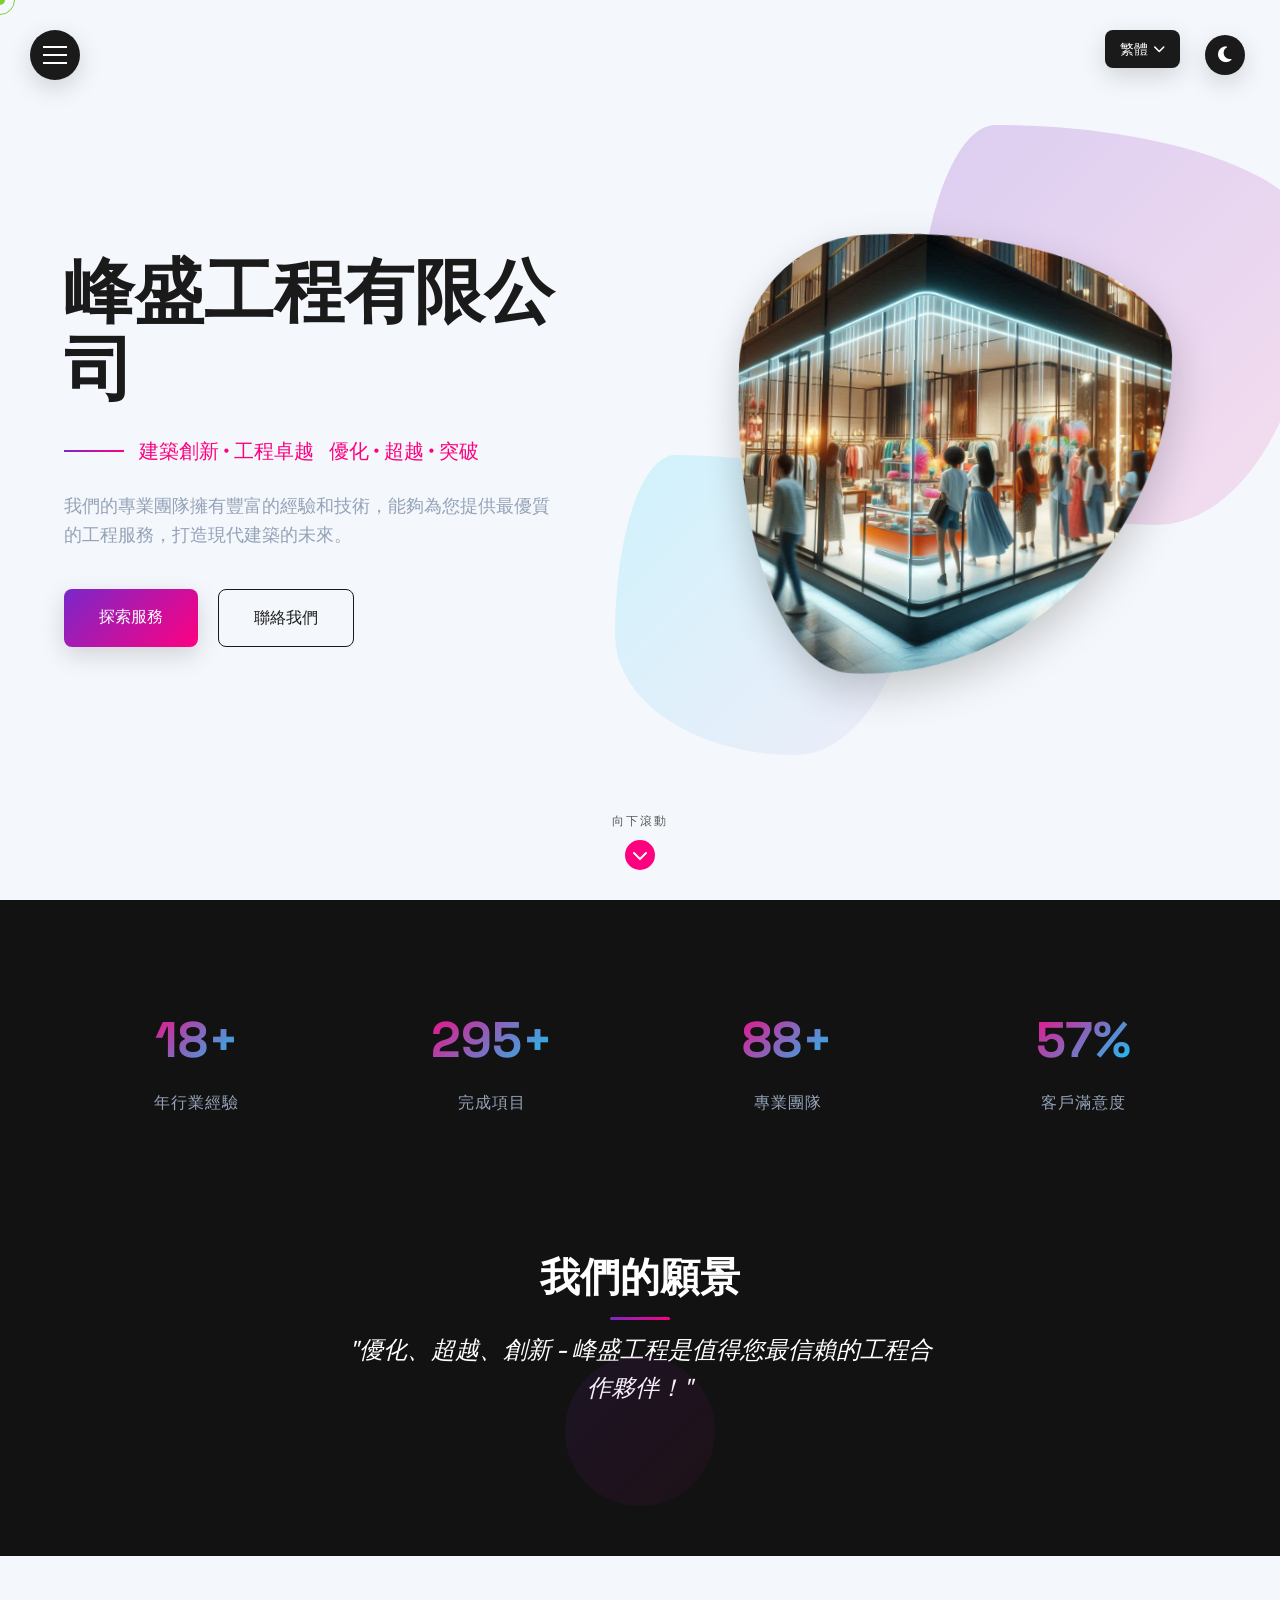
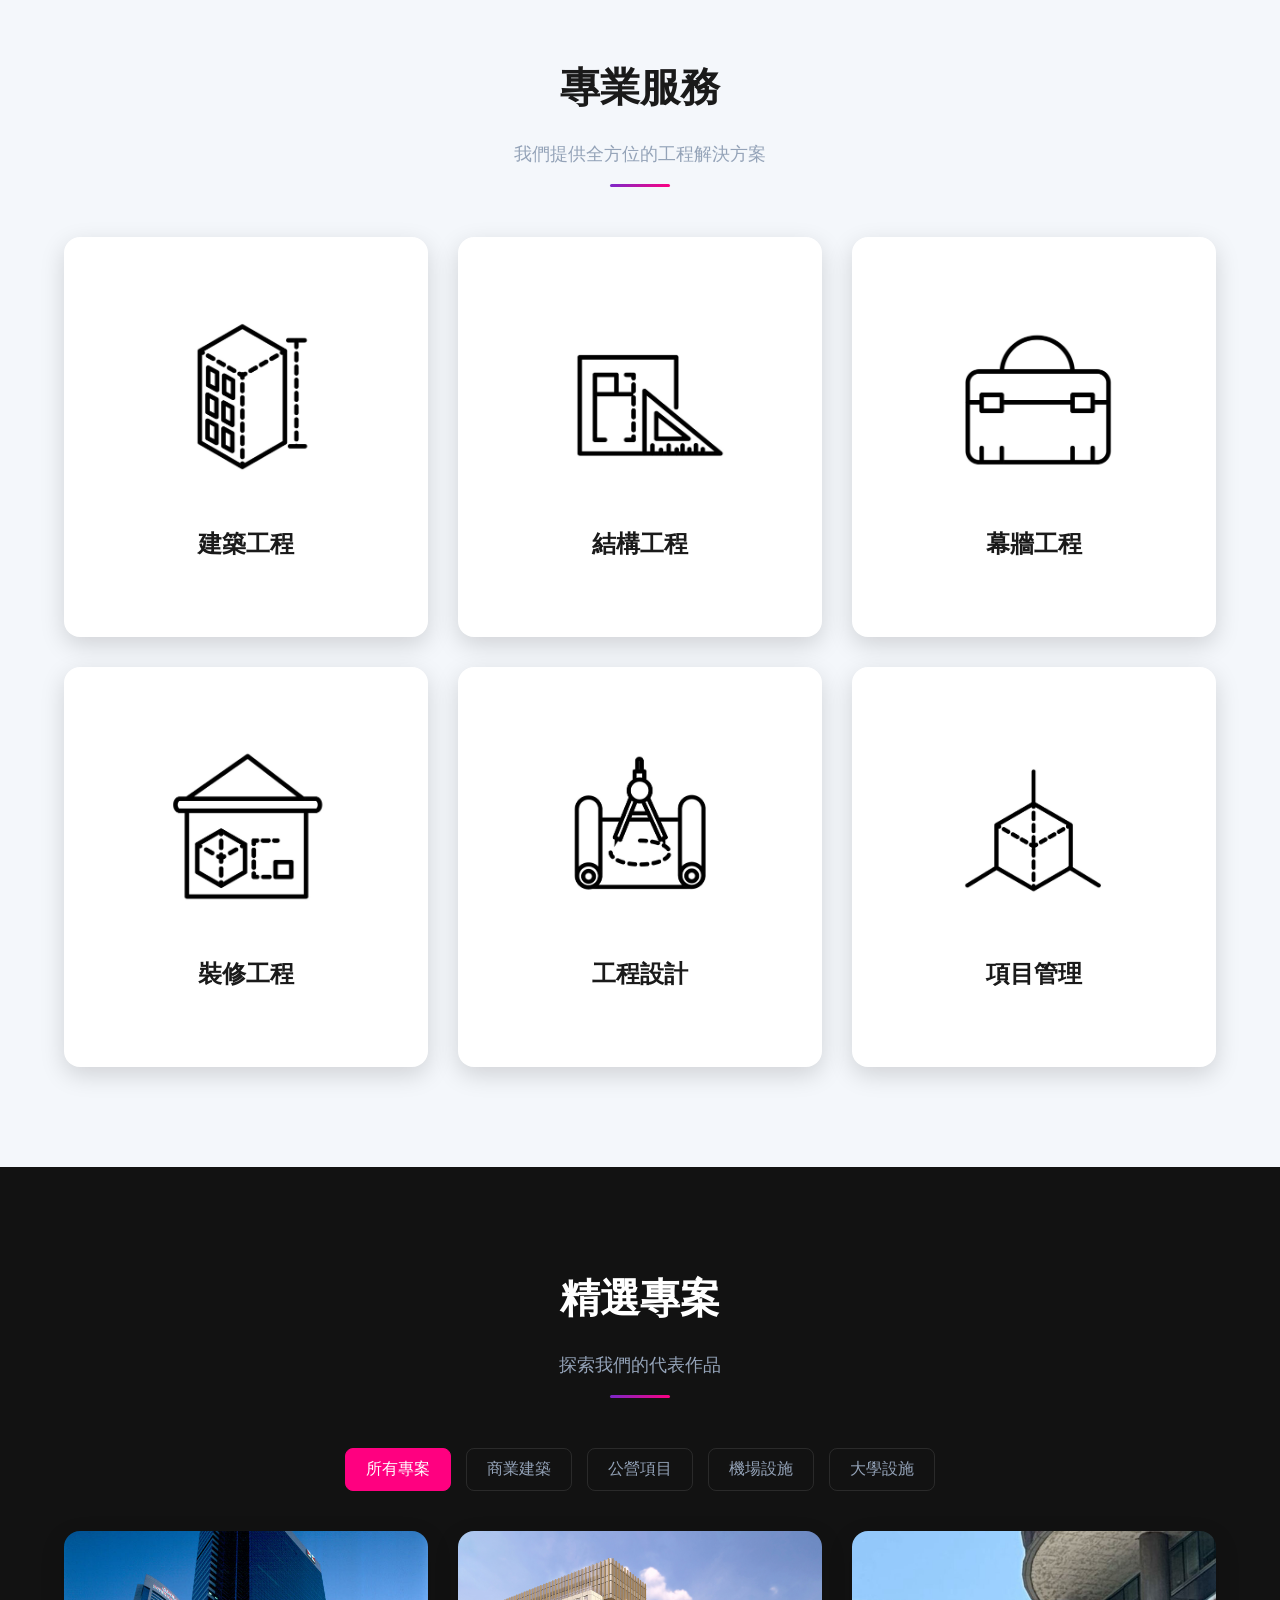
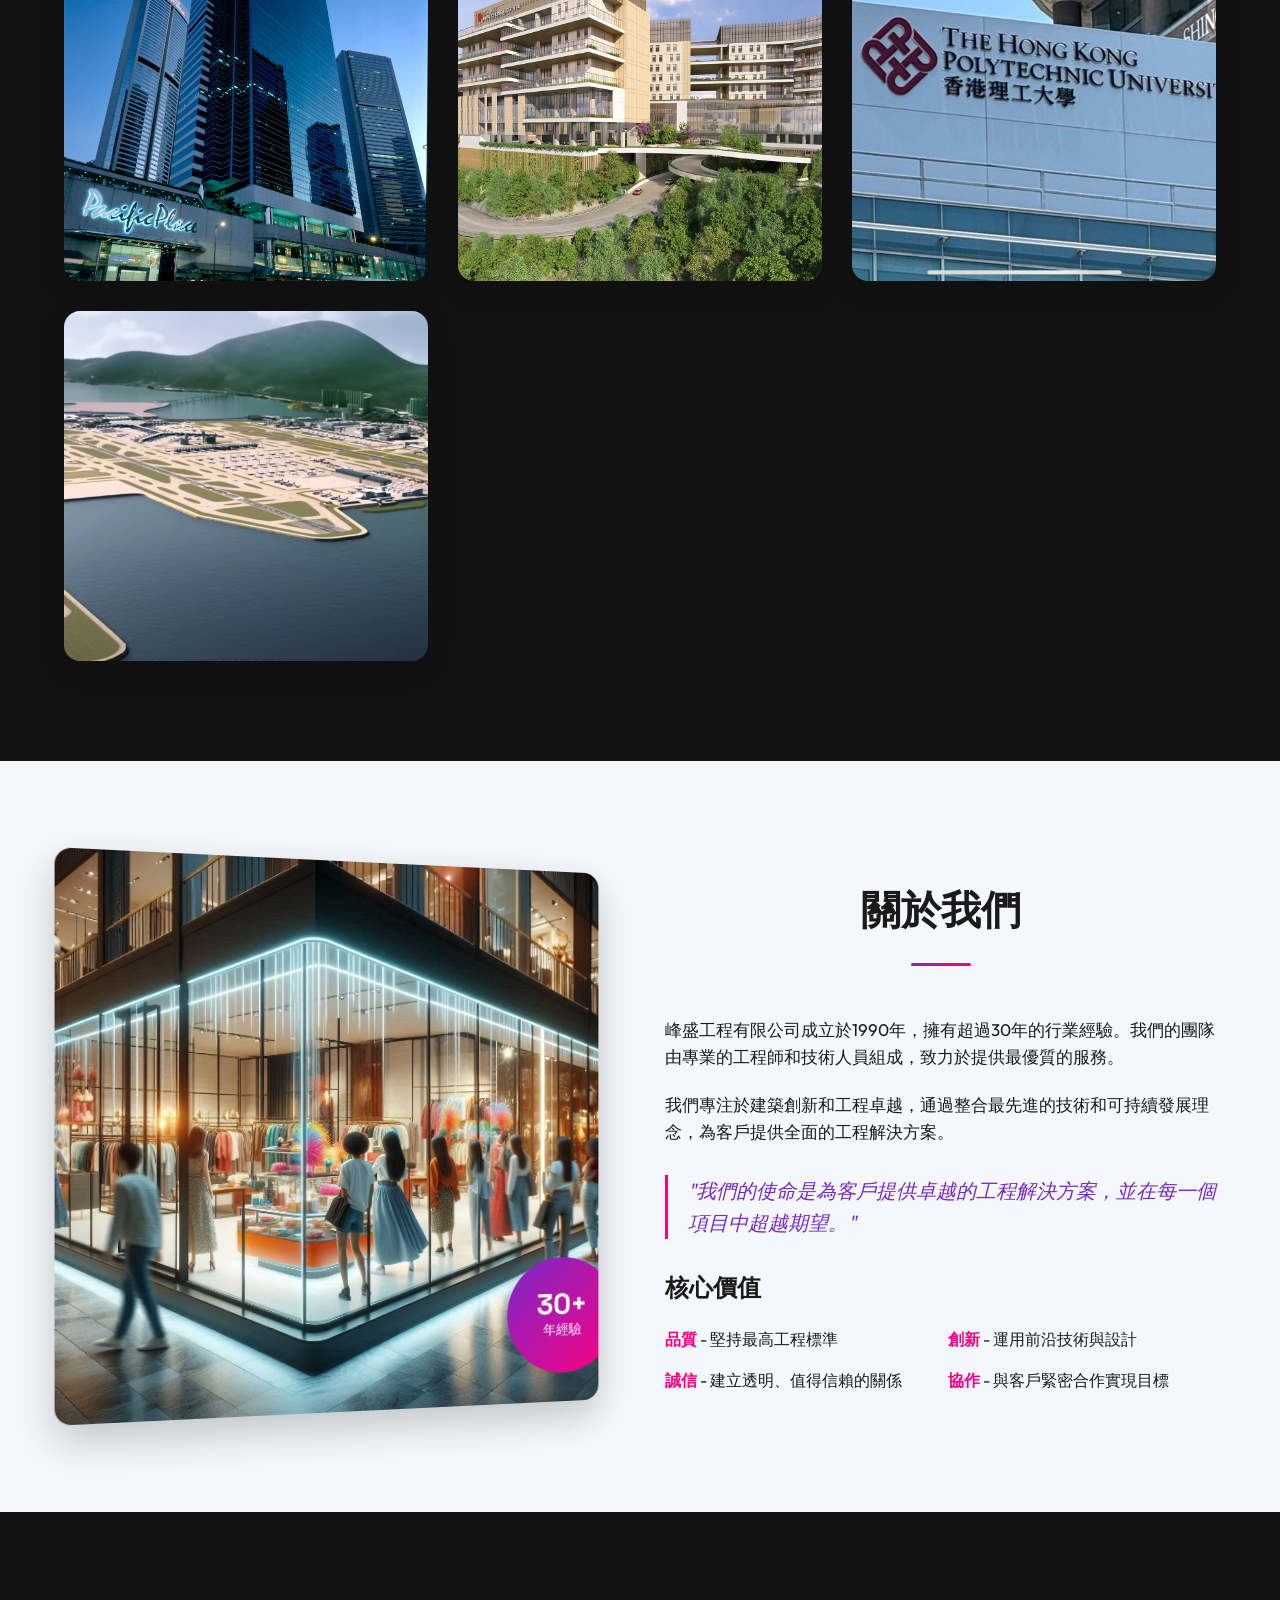
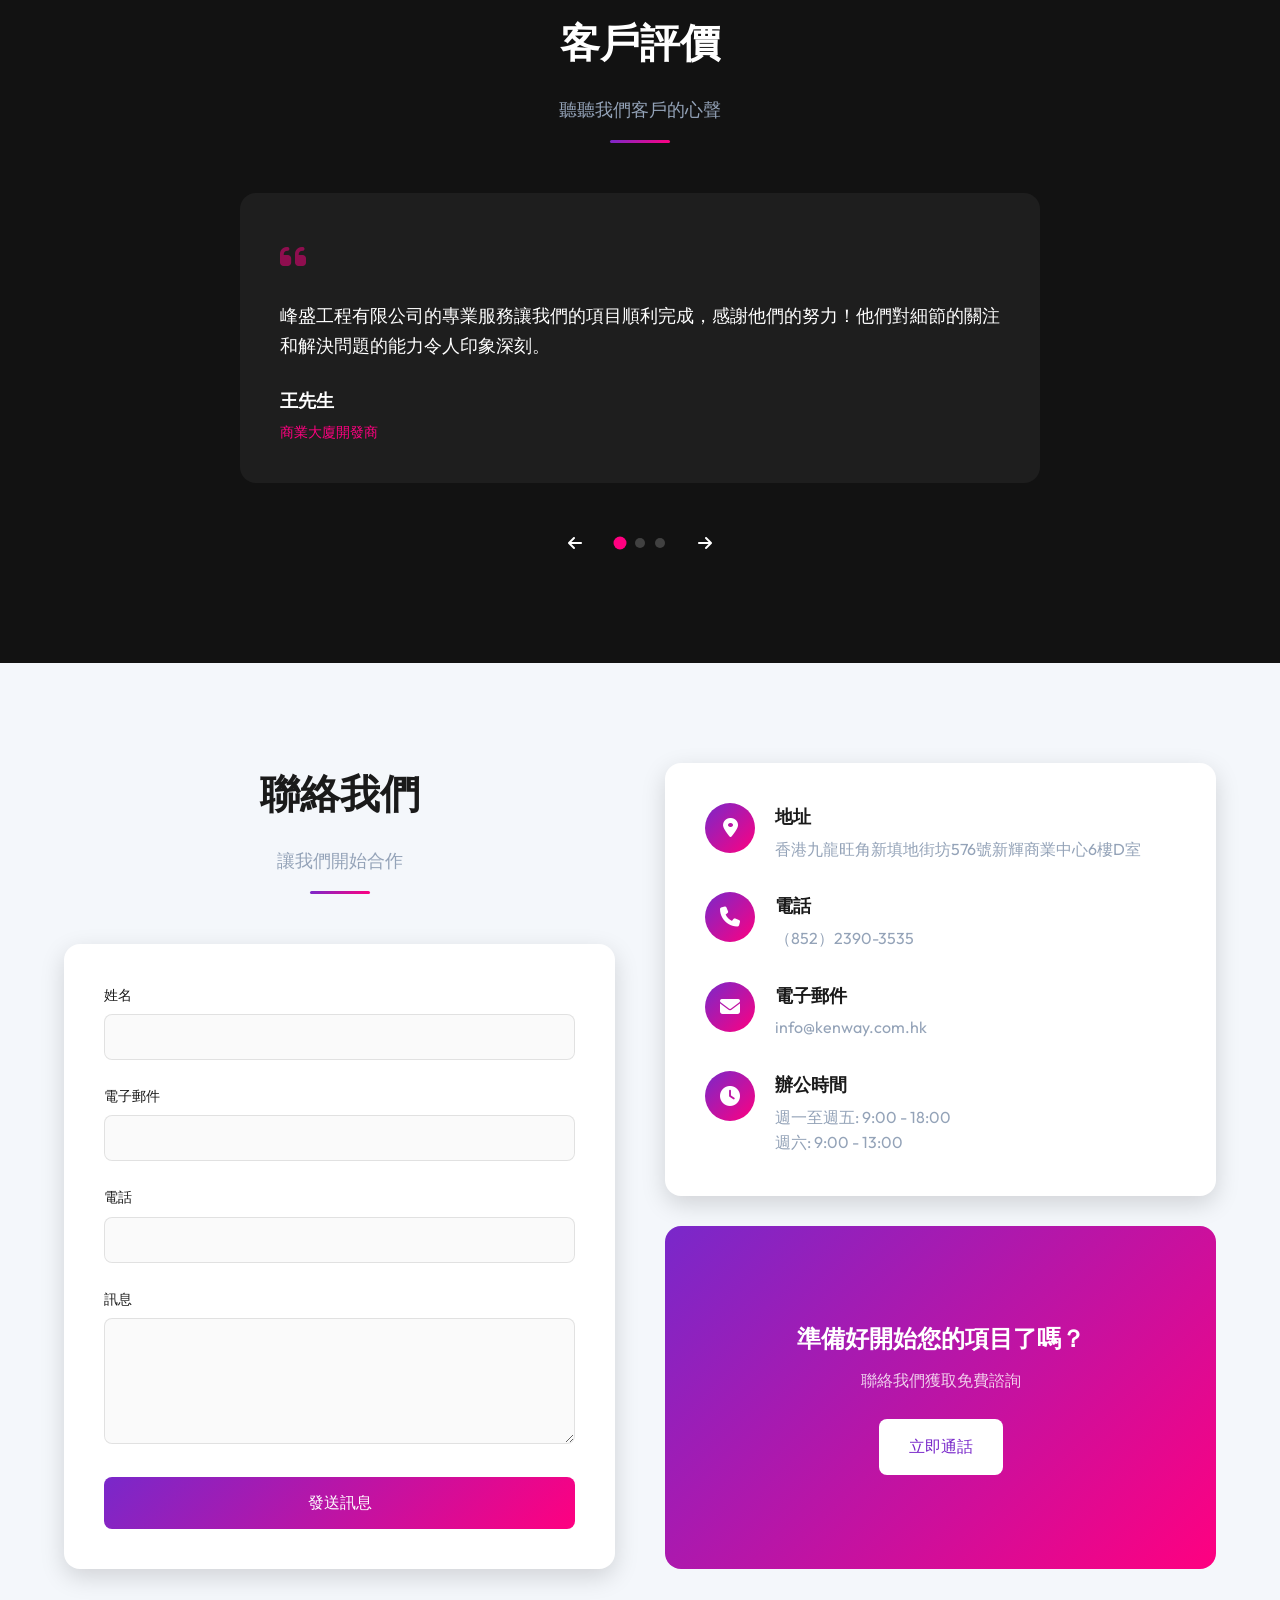
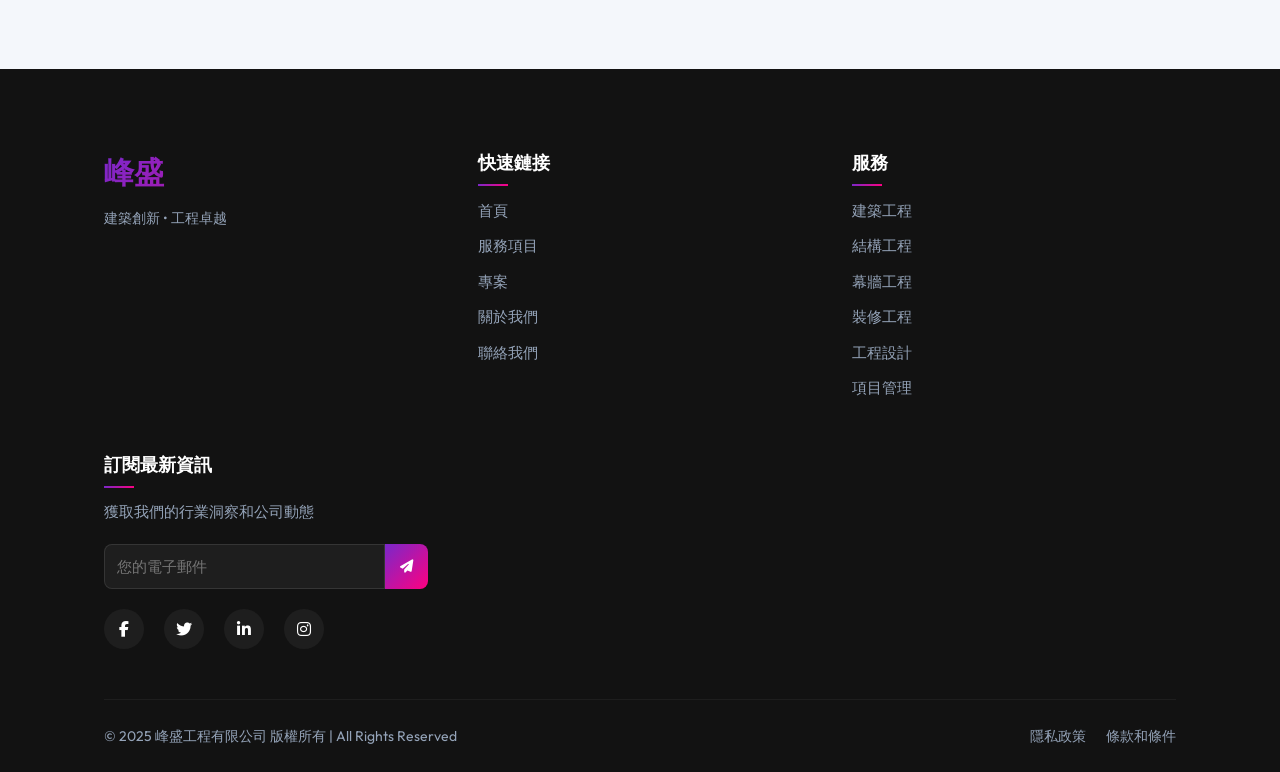
==== index.html @ 38936886 "Add files via upload" ====
<!DOCTYPE html>
<html lang="zh-HK">
<head>
    <meta charset="UTF-8">
    <meta name="viewport" content="width=device-width, initial-scale=1.0">
    <title>峰盛工程有限公司</title>
    <link rel="stylesheet" href="style.css">
    <link rel="stylesheet" href="https://fonts.googleapis.com/css2?family=Space+Grotesk:wght@300;400;500;600;700&family=Outfit:wght@300;400;500;600;700&display=swap">
    <link rel="stylesheet" href="https://cdnjs.cloudflare.com/ajax/libs/font-awesome/6.4.0/css/all.min.css">
    <script src="js/lang.js" defer></script>
</head>
<body>
    <div class="cursor"></div>
    <div class="cursor-follower"></div>

    <!-- Preloader -->
    <div class="preloader">
        <div class="preloader-inner">
            <div class="cube">
                <div class="side front"></div>
                <div class="side back"></div>
                <div class="side top"></div>
                <div class="side bottom"></div>
                <div class="side left"></div>
                <div class="side right"></div>
            </div>
            <h2 class="loading-text">LOADING<span>...</span></h2>
        </div>
    </div>

    <div class="theme-toggle">
        <div class="toggle-icon">
            <i class="fas fa-moon"></i>
        </div>
    </div>

    <div class="lang-selector">
        <div class="lang-btn">
            繁體 <i class="fas fa-chevron-down"></i>
        </div>
        <div class="lang-dropdown">
            <ul>
                <li><a href="#" data-lang="zh-hant">繁體</a></li>
                <li><a href="#" data-lang="en">EN</a></li>
                <li><a href="#" data-lang="zh-hans">简体</a></li>
            </ul>
        </div>
    </div>

    <div class="navigation-panel">
        <div class="nav-toggle">
            <span></span>
            <span></span>
            <span></span>
        </div>
        <div class="nav-menu">
            <div class="nav-brand">
                <div class="logo">峰盛</div>
                <div class="logo-text">TOP CHANCE ENGINEERING</div>
            </div>
            <nav>
                <ul>
                    <li><a href="#home" class="nav-link" data-text="首頁">首頁</a></li>
                    <li><a href="#services" class="nav-link" data-text="服務項目">服務項目</a></li>
                    <li><a href="#projects" class="nav-link" data-text="專案">專案</a></li>
                    <li><a href="#about" class="nav-link" data-text="關於我們">關於我們</a></li>
                    <li><a href="#contact" class="nav-link" data-text="聯絡我們">聯絡我們</a></li>
                </ul>
            </nav>
            <div class="nav-footer">
                <div class="social-links">
                    <a href="#"><i class="fab fa-facebook-f"></i></a>
                    <a href="#"><i class="fab fa-twitter"></i></a>
                    <a href="#"><i class="fab fa-linkedin-in"></i></a>
                    <a href="#"><i class="fab fa-instagram"></i></a>
                </div>
            </div>
        </div>
    </div>

    <main>
        <section id="home" class="hero-section">
            <div class="hero-content">
                <div class="hero-text">
                    <h1 class="split-text">峰盛工程有限公司</h1>
                    <div class="hero-subtitle">
                        <div class="subtitle-line"></div>
                        <p>建築創新 • 工程卓越</p>
                        <p>優化 • 超越 • 突破</p>
                    </div>
                    <p class="hero-description">我們的專業團隊擁有豐富的經驗和技術，能夠為您提供最優質的工程服務，打造現代建築的未來。</p>
                    <div class="hero-buttons">
                        <a href="#services" class="btn-primary">探索服務</a>
                        <a href="#contact" class="btn-secondary">聯絡我們</a>
                    </div>
                </div>
                <div class="hero-visual">
                    <div class="geometric-shape shape-1"></div>
                    <div class="geometric-shape shape-2"></div>
                    <div class="geometric-shape shape-3"></div>
                    <div class="hero-image-container">
                        <img src="images/background -image.jpeg" alt="現代建築" class="hero-image">
                    </div>
                </div>
            </div>
            <div class="scroll-indicator">
                <span>向下滾動</span>
                <div class="scroll-arrow">
                    <i class="fas fa-chevron-down"></i>
                </div>
            </div>
        </section>

        <section class="stats-section">
            <div class="stats-container">
                <div class="stat-item" data-count="30">
                    <div class="stat-number"><span class="counter">0</span>+</div>
                    <div class="stat-label">年行業經驗</div>
                </div>
                <div class="stat-item" data-count="500">
                    <div class="stat-number"><span class="counter">0</span>+</div>
                    <div class="stat-label">完成項目</div>
                </div>
                <div class="stat-item" data-count="150">
                    <div class="stat-number"><span class="counter">0</span>+</div>
                    <div class="stat-label">專業團隊</div>
                </div>
                <div class="stat-item" data-count="98">
                    <div class="stat-number"><span class="counter">0</span>%</div>
                    <div class="stat-label">客戶滿意度</div>
                </div>
            </div>
            <div class="vision-statement">
                <h2 class="section-title">我們的願景</h2>
                <p class="vision-text">"優化、超越、創新 - 峰盛工程是值得您最信賴的工程合作夥伴！"</p>
                <div class="vision-accent"></div>
            </div>
        </section>

        <section id="services" class="services-section">
            <div class="section-intro">
                <h2 class="section-title">專業服務</h2>
                <p class="section-subtitle">我們提供全方位的工程解決方案</p>
                <div class="section-divider"></div>
            </div>

            <div class="services-grid">
                <div class="service-card">
                    <div class="card-front">
                        <div class="service-icon">
                            <img src="images/1.jpeg" alt="建築工程" class="service-image">
                        </div>
                        <h3 class="service-title">建築工程</h3>
                    </div>
                    <div class="card-back">
                        <p>我們提供全面的建築工程服務，包括住宅、商業和工業建築，確保每個項目都符合最高標準。</p>
                        <a href="#" class="service-link">了解更多 <i class="fas fa-arrow-right"></i></a>
                    </div>
                </div>

                <div class="service-card">
                    <div class="card-front">
                        <div class="service-icon">
                            <img src="images/2.jpeg" alt="結構工程" class="service-image">
                        </div>
                        <h3 class="service-title">結構工程</h3>
                    </div>
                    <div class="card-back">
                        <p>專業的結構設計和分析，確保建築物的安全和穩定，運用最先進的工程技術解決複雜結構挑戰。</p>
                        <a href="#" class="service-link">了解更多 <i class="fas fa-arrow-right"></i></a>
                    </div>
                </div>

                <div class="service-card">
                    <div class="card-front">
                        <div class="service-icon">
                            <img src="images/3.jpeg" alt="幕牆工程" class="service-image">
                        </div>
                        <h3 class="service-title">幕牆工程</h3>
                    </div>
                    <div class="card-back">
                        <p>提供高品質的幕牆設計和安裝服務，提升建築外觀和性能，打造現代感十足的建築外立面。</p>
                        <a href="#" class="service-link">了解更多 <i class="fas fa-arrow-right"></i></a>
                    </div>
                </div>

                <div class="service-card">
                    <div class="card-front">
                        <div class="service-icon">
                            <img src="images/4.jpeg" alt="裝修工程" class="service-image">
                        </div>
                        <h3 class="service-title">裝修工程</h3>
                    </div>
                    <div class="card-back">
                        <p>專業的室內裝修服務，打造舒適和美觀的空間，注重細節和工藝，滿足客戶對高品質生活環境的追求。</p>
                        <a href="#" class="service-link">了解更多 <i class="fas fa-arrow-right"></i></a>
                    </div>
                </div>

                <div class="service-card">
                    <div class="card-front">
                        <div class="service-icon">
                            <img src="images/5.jpeg" alt="工程設計" class="service-image">
                        </div>
                        <h3 class="service-title">工程設計</h3>
                    </div>
                    <div class="card-back">
                        <p>提供全面的工程設計服務，包括3D模擬、2D圖紙設計生產等，運用最新技術實現建築願景。</p>
                        <a href="#" class="service-link">了解更多 <i class="fas fa-arrow-right"></i></a>
                    </div>
                </div>

                <div class="service-card">
                    <div class="card-front">
                        <div class="service-icon">
                            <img src="images/6.jpeg" alt="項目管理" class="service-image">
                        </div>
                        <h3 class="service-title">項目管理</h3>
                    </div>
                    <div class="card-back">
                        <p>專業的項目管理服務，確保工程按時、確保質量及達標完成，全方位協調各環節，提高項目效率。</p>
                        <a href="#" class="service-link">了解更多 <i class="fas fa-arrow-right"></i></a>
                    </div>
                </div>
            </div>
        </section>

        <section id="projects" class="projects-section">
            <div class="section-intro">
                <h2 class="section-title">精選專案</h2>
                <p class="section-subtitle">探索我們的代表作品</p>
                <div class="section-divider"></div>
            </div>
            
            <div class="projects-showcase">
                <div class="project-tabs">
                    <button class="tab-btn active" data-filter="all">所有專案</button>
                    <button class="tab-btn" data-filter="commercial">商業建築</button>
                    <button class="tab-btn" data-filter="residential">公營項目</button>
                    <button class="tab-btn" data-filter="industrial">機場設施</button>
                    <button class="tab-btn" data-filter="university">大學設施</button>
                </div>
                
                <div class="projects-grid">
                    <div class="project-item commercial">
                        <div class="project-image">
                            <img src="images/OP1.jpg" alt="商業中心專案">
                            <div class="project-overlay">
                                <div class="project-details">
                                    <h3>香港-港島區商業中心</h3>
                                    <p>甲級商業大廈裝修 | 2025年完成</p>
                                    <a href="hongkong-commercial.html" class="project-link">查看詳情</a>
                                </div>
                            </div>
                        </div>
                    </div>
                    
                    <div class="project-item residential">
                        <div class="project-image">
                            <img src="images/KCH2.jpg" alt="政府工程項目">
                            <div class="project-overlay">
                                <div class="project-details">
                                    <h3>葵涌医院的第二期重建工程</h3>
                                    <p>政府工程項目 | 2024年完成</p>
                                    <a href="KCH2.html" class="project-link">查看詳情</a>
                                </div>
                            </div>
                        </div>
                    </div>

                    <div class="project-item university">
                        <div class="project-image">
                            <img src="images/PU2.jpeg" alt="大學設施">
                            <div class="project-overlay">
                                <div class="project-details">
                                    <h3>香港理工大學</h3>
                                    <p>大學設施工程 | 2025年-未完成</p>
                                    <a href="cbd.html" class="project-link">查看詳情</a>
                                </div>
                            </div>
                        </div>
                    </div>

                    <div class="project-item industrial">
                        <div class="project-image">
                            <img src="images/HK-airport 3 runway.png" alt="機場設施">
                            <div class="project-overlay">
                                <div class="project-details">
                                    <h3>香港國際機場三跑系統</h3>
                                    <p>三跑系統 | 2023年-未完成</p>
                                    <a href="newterritories-industrial.html" class="project-link">查看詳情</a>
                                </div>
                            </div>
                        </div>
                    </div>
                </div>
            </div>
        </section>

        <section id="about" class="about-section">
            <div class="about-container">
                <div class="about-visual">
                    <div class="about-image-container">
                        <img src="images/topchance.jpeg" alt="公司形象" class="about-image">
                        <div class="experience-badge">
                            <span class="years">30+</span>
                            <span class="text">年經驗</span>
                        </div>
                    </div>
                    <div class="about-shape"></div>
                </div>
                
                <div class="about-content">
                    <div class="section-intro">
                        <h2 class="section-title">關於我們</h2>
                        <div class="section-divider"></div>
                    </div>
                    
                    <div class="about-text">
                        <p>峰盛工程有限公司成立於1990年，擁有超過30年的行業經驗。我們的團隊由專業的工程師和技術人員組成，致力於提供最優質的服務。</p>
                        <p>我們專注於建築創新和工程卓越，通過整合最先進的技術和可持續發展理念，為客戶提供全面的工程解決方案。</p>
                        <blockquote class="about-quote">
                            "我們的使命是為客戶提供卓越的工程解決方案，並在每一個項目中超越期望。"
                        </blockquote>
                    </div>
                    
                    <div class="core-values">
                        <h3>核心價值</h3>
                        <ul class="values-list">
                            <li><span>品質</span> - 堅持最高工程標準</li>
                            <li><span>創新</span> - 運用前沿技術與設計</li>
                            <li><span>誠信</span> - 建立透明、值得信賴的關係</li>
                            <li><span>協作</span> - 與客戶緊密合作實現目標</li>
                        </ul>
                    </div>
                </div>
            </div>
        </section>

        <section class="testimonials-section">
            <div class="section-intro">
                <h2 class="section-title">客戶評價</h2>
                <p class="section-subtitle">聽聽我們客戶的心聲</p>
                <div class="section-divider"></div>
            </div>
            
            <div class="testimonials-slider">
                <div class="slider-container">
                    <div class="testimonial-card active">
                        <div class="quote-icon"><i class="fas fa-quote-left"></i></div>
                        <p class="testimonial-text">峰盛工程有限公司的專業服務讓我們的項目順利完成，感謝他們的努力！他們對細節的關注和解決問題的能力令人印象深刻。</p>
                        <div class="testimonial-author">
                            <div class="author-info">
                                <h4>王先生</h4>
                                <p>商業大廈開發商</p>
                            </div>
                        </div>
                    </div>
                    
                    <div class="testimonial-card">
                        <div class="quote-icon"><i class="fas fa-quote-left"></i></div>
                        <p class="testimonial-text">他們的團隊非常專業，提供了高品質的工程設計和施工服務。整個過程中的溝通順暢，讓我們對項目進度充滿信心。</p>
                        <div class="testimonial-author">
                            <div class="author-info">
                                <h4>陳小姐</h4>
                                <p>住宅開發項目經理</p>
                            </div>
                        </div>
                    </div>
                    
                    <div class="testimonial-card">
                        <div class="quote-icon"><i class="fas fa-quote-left"></i></div>
                        <p class="testimonial-text">從規劃到完工，整個過程都很順暢，我們對最終結果非常滿意。峰盛的創新思維和解決方案幫助我們克服了多個技術挑戰。</p>
                        <div class="testimonial-author">
                            <div class="author-info">
                                <h4>李總監</h4>
                                <p>機場項目管理</p>
                            </div>
                        </div>
                    </div>
                </div>
                
                <div class="slider-controls">
                    <button class="slider-arrow prev"><i class="fas fa-arrow-left"></i></button>
                    <div class="slider-dots">
                        <span class="dot active"></span>
                        <span class="dot"></span>
                        <span class="dot"></span>
                    </div>
                    <button class="slider-arrow next"><i class="fas fa-arrow-right"></i></button>
                </div>
            </div>
        </section>

        <section id="contact" class="contact-section">
            <div class="contact-container">
                <div class="contact-form-container">
                    <div class="section-intro">
                        <h2 class="section-title">聯絡我們</h2>
                        <p class="section-subtitle">讓我們開始合作</p>
                        <div class="section-divider"></div>
                    </div>
                    
                    <form class="contact-form">
                        <div class="form-group">
                            <label for="name">姓名</label>
                            <input type="text" id="name" required>
                        </div>
                        
                        <div class="form-group">
                            <label for="email">電子郵件</label>
                            <input type="email" id="email" required>
                        </div>
                        
                        <div class="form-group">
                            <label for="phone">電話</label>
                            <input type="tel" id="phone">
                        </div>
                        
                        <div class="form-group">
                            <label for="message">訊息</label>
                            <textarea id="message" rows="5" required></textarea>
                        </div>
                        
                        <button type="submit" class="submit-btn">發送訊息</button>
                    </form>
                </div>
                
                <div class="contact-info-container">
                    <div class="contact-info">
                        <div class="info-item">
                            <div class="info-icon">
                                <i class="fas fa-map-marker-alt"></i>
                            </div>
                            <div class="info-content">
                                <h3>地址</h3>
                                <p>香港九龍旺角新填地街坊576號新輝商業中心6樓D室</p>
                            </div>
                        </div>
                        
                        <div class="info-item">
                            <div class="info-icon">
                                <i class="fas fa-phone"></i>
                            </div>
                            <div class="info-content">
                                <h3>電話</h3>
                                <p>（852）2390-3535</p>
                            </div>
                        </div>
                        
                        <div class="info-item">
                            <div class="info-icon">
                                <i class="fas fa-envelope"></i>
                            </div>
                            <div class="info-content">
                                <h3>電子郵件</h3>
                                <p>info@kenway.com.hk</p>
                            </div>
                        </div>
                        
                        <div class="info-item">
                            <div class="info-icon">
                                <i class="fas fa-clock"></i>
                            </div>
                            <div class="info-content">
                                <h3>辦公時間</h3>
                                <p>週一至週五: 9:00 - 18:00</p>
                                <p>週六: 9:00 - 13:00</p>
                            </div>
                        </div>
                    </div>
                    
                    <div class="contact-cta">
                        <h3>準備好開始您的項目了嗎？</h3>
                        <p>聯絡我們獲取免費諮詢</p>
                        <a href="tel:85223903535" class="cta-btn">立即通話</a>
                    </div>
                </div>
            </div>
        </section>
    </main>

    <footer class="site-footer">
        <div class="footer-container">
            <div class="footer-top">
                <div class="footer-logo">
                    <div class="logo">峰盛</div>
                    <p>建築創新 • 工程卓越</p>
                </div>
                
                <div class="footer-links">
                    <h3>快速鏈接</h3>
                    <ul>
                        <li><a href="#home">首頁</a></li>
                        <li><a href="#services">服務項目</a></li>
                        <li><a href="#projects">專案</a></li>
                        <li><a href="#about">關於我們</a></li>
                        <li><a href="#contact">聯絡我們</a></li>
                    </ul>
                </div>
                
                <div class="footer-services">
                    <h3>服務</h3>
                    <ul>
                        <li><a href="#">建築工程</a></li>
                        <li><a href="#">結構工程</a></li>
                        <li><a href="#">幕牆工程</a></li>
                        <li><a href="#">裝修工程</a></li>
                        <li><a href="#">工程設計</a></li>
                        <li><a href="#">項目管理</a></li>
                    </ul>
                </div>
                
                <div class="footer-newsletter">
                    <h3>訂閱最新資訊</h3>
                    <p>獲取我們的行業洞察和公司動態</p>
                    <form class="newsletter-form">
                        <input type="email" placeholder="您的電子郵件">
                        <button type="submit"><i class="fas fa-paper-plane"></i></button>
                    </form>
                    <div class="social-links">
                        <a href="#"><i class="fab fa-facebook-f"></i></a>
                        <a href="#"><i class="fab fa-twitter"></i></a>
                        <a href="#"><i class="fab fa-linkedin-in"></i></a>
                        <a href="#"><i class="fab fa-instagram"></i></a>
                    </div>
                </div>
            </div>
            
            <div class="footer-bottom">
                <p>&copy; 2025 峰盛工程有限公司 版權所有 | All Rights Reserved</p>
                <div class="footer-legal">
                    <a href="#">隱私政策</a>
                    <a href="#">條款和條件</a>
                </div>
            </div>
        </div>
    </footer>

    <script src="js/main.js"></script>
    <script>
        // Language dropdown toggle
        const langBtn = document.querySelector('.lang-btn');
        const langDropdown = document.querySelector('.lang-dropdown');
        
        langBtn.addEventListener('click', function() {
            langBtn.classList.toggle('active');
            langDropdown.classList.toggle('active');
        });
        
        // Close dropdown when clicking outside
        document.addEventListener('click', function(e) {
            if (!langBtn.contains(e.target) && !langDropdown.contains(e.target)) {
                langBtn.classList.remove('active');
                langDropdown.classList.remove('active');
            }
        });
    </script>
</body>
</html>
---- style.css ----
/* =========== Base Styles & Variables =========== */
:root {
    --color-primary: #7928ca;
    --color-secondary: #ff0080;
    --color-accent: #00d8ff;
    --color-dark: #121212;
    --color-light: #f4f7fb;
    --color-text-dark: #1a1a1a;
    --color-text-light: #ffffff;
    --color-text-muted: #94a3b8;
    --color-border: rgba(255, 255, 255, 0.1);
    --gradient-primary: linear-gradient(135deg, var(--color-primary), var(--color-secondary));
    --gradient-secondary: linear-gradient(135deg, var(--color-secondary), var(--color-accent));
    --font-heading: 'Space Grotesk', sans-serif;
    --font-body: 'Outfit', sans-serif;
    --shadow-sm: 0 4px 8px rgba(0, 0, 0, 0.1);
    --shadow-md: 0 8px 24px rgba(0, 0, 0, 0.15);
    --shadow-lg: 0 16px 40px rgba(0, 0, 0, 0.2);
    --radius-sm: 4px;
    --radius-md: 8px;
    --radius-lg: 16px;
    --radius-xl: 24px;
    --transition-fast: 0.2s ease;
    --transition-normal: 0.3s ease;
    --transition-slow: 0.5s ease;
    --easing-bounce: cubic-bezier(0.68, -0.55, 0.265, 1.55);
}

.dark-mode {
    --color-primary: #9d4edd;
    --color-secondary: #ff0080;
    --color-accent: #00efff;
    --color-dark: #0a0a0a;
    --color-light: #1a1a1a;
    --color-text-dark: #e4e4e4;
    --color-text-light: #ffffff;
    --color-text-muted: #94a3b8;
    --color-border: rgba(255, 255, 255, 0.05);
}

* {
    margin: 0;
    padding: 0;
    box-sizing: border-box;
}

html {
    font-size: 62.5%;
    scroll-behavior: smooth;
}

body {
    font-family: var(--font-body);
    font-size: 1.6rem;
    line-height: 1.6;
    color: var(--color-text-dark);
    background-color: var(--color-light);
    overflow-x: hidden;
    transition: background-color var(--transition-normal);
}

body.nav-open {
    overflow: hidden;
}

a {
    text-decoration: none;
    color: inherit;
    transition: color var(--transition-fast);
}

ul {
    list-style: none;
}

img {
    max-width: 100%;
    height: auto;
    display: block;
}

/* =========== Custom Cursor =========== */
.cursor {
    position: fixed;
    width: 10px;
    height: 10px;
    border-radius: 50%;
    background-color: var(--color-primary);
    pointer-events: none;
    z-index: 9999;
    transform: translate(-50%, -50%);
    transition: transform 0.1s ease;
    mix-blend-mode: difference;
}

.cursor-follower {
    position: fixed;
    width: 30px;
    height: 30px;
    border-radius: 50%;
    border: 1px solid var(--color-primary);
    pointer-events: none;
    z-index: 9998;
    transform: translate(-50%, -50%);
    transition: transform 0.3s ease, width 0.3s ease, height 0.3s ease;
    mix-blend-mode: difference;
}

/* =========== Preloader =========== */
.preloader {
    position: fixed;
    top: 0;
    left: 0;
    width: 100%;
    height: 100%;
    background-color: var(--color-dark);
    display: flex;
    justify-content: center;
    align-items: center;
    z-index: 10000;
    transition: opacity 0.6s ease-out, visibility 0.6s ease-out;
}

.preloader.hide {
    opacity: 0;
    visibility: hidden;
}

.preloader-inner {
    display: flex;
    flex-direction: column;
    align-items: center;
    gap: 2rem;
}

.cube {
    width: 80px;
    height: 80px;
    transform-style: preserve-3d;
    animation: rotate 8s infinite linear;
    position: relative;
}

.side {
    position: absolute;
    width: 100%;
    height: 100%;
    background: rgba(255, 255, 255, 0.05);
    border: 2px solid var(--color-secondary);
    display: flex;
    justify-content: center;
    align-items: center;
    transform-style: preserve-3d;
}

.front {
    transform: translateZ(40px);
}

.back {
    transform: rotateY(180deg) translateZ(40px);
}

.top {
    transform: rotateX(90deg) translateZ(40px);
}

.bottom {
    transform: rotateX(-90deg) translateZ(40px);
}

.left {
    transform: rotateY(-90deg) translateZ(40px);
}

.right {
    transform: rotateY(90deg) translateZ(40px);
}

@keyframes rotate {
    0% {
        transform: rotateX(0) rotateY(0);
    }
    100% {
        transform: rotateX(360deg) rotateY(360deg);
    }
}

.loading-text {
    font-family: var(--font-heading);
    color: var(--color-text-light);
    font-size: 2rem;
    letter-spacing: 0.5rem;
}

.loading-text span {
    animation: loadingDots 1.5s infinite;
}

@keyframes loadingDots {
    0%, 20% {
        opacity: 0;
    }
    50% {
        opacity: 1;
    }
    80%, 100% {
        opacity: 0;
    }
}

/* =========== Theme Toggle =========== */
.theme-toggle {
    position: fixed;
    top: 3rem;
    right: 3rem;
    z-index: 999;
    width: 5rem;
    height: 5rem;
    display: flex;
    justify-content: center;
    align-items: center;
    cursor: pointer;
}

.toggle-icon {
    width: 4rem;
    height: 4rem;
    background-color: var(--color-text-dark);
    color: var(--color-text-light);
    border-radius: 50%;
    display: flex;
    justify-content: center;
    align-items: center;
    transition: transform var(--transition-normal), background-color var(--transition-normal);
    box-shadow: var(--shadow-md);
}

.toggle-icon:hover {
    transform: scale(1.1);
}

.toggle-icon i {
    font-size: 1.8rem;
}

/* =========== Language Selector =========== */
.lang-selector {
    position: fixed;
    top: 3rem;
    right: 10rem;
    z-index: 999;
    display: flex;
    align-items: center;
}

.lang-btn {
    background-color: var(--color-text-dark);
    color: var(--color-text-light);
    border-radius: var(--radius-md);
    padding: 0.8rem 1.5rem;
    font-size: 1.4rem;
    cursor: pointer;
    display: flex;
    align-items: center;
    gap: 0.5rem;
    box-shadow: var(--shadow-md);
    transition: all var(--transition-normal);
}

.lang-btn:hover {
    transform: translateY(-3px);
}

.lang-btn i {
    font-size: 1.2rem;
    transition: transform var(--transition-normal);
}

.lang-btn.active i {
    transform: rotate(180deg);
}

.lang-dropdown {
    position: absolute;
    top: 100%;
    right: 0;
    background-color: var(--color-text-dark);
    border-radius: var(--radius-md);
    margin-top: 0.5rem;
    box-shadow: var(--shadow-md);
    overflow: hidden;
    opacity: 0;
    visibility: hidden;
    transform: translateY(-10px);
    transition: all var(--transition-normal);
}

.lang-dropdown.active {
    opacity: 1;
    visibility: visible;
    transform: translateY(0);
}

.lang-dropdown ul {
    list-style: none;
    padding: 0;
    margin: 0;
}

.lang-dropdown li {
    padding: 0;
    margin: 0;
}

.lang-dropdown a {
    display: block;
    padding: 1rem 2rem;
    color: var(--color-text-light);
    font-size: 1.4rem;
    transition: all var(--transition-normal);
    white-space: nowrap;
}

.lang-dropdown a:hover {
    background-color: var(--color-primary);
}

.dark-mode .lang-btn,
.dark-mode .lang-dropdown {
    background-color: rgba(255, 255, 255, 0.1);
    border: 1px solid var(--color-border);
}

@media (max-width: 576px) {
    .lang-selector {
        top: 3rem;
        right: 9rem;
    }
    
    .lang-btn {
        padding: 0.6rem 1.2rem;
        font-size: 1.3rem;
    }
}

/* =========== Navigation =========== */
.navigation-panel {
    position: fixed;
    top: 0;
    left: 0;
    width: 100%;
    z-index: 1000;
}

.nav-toggle {
    position: fixed;
    top: 3rem;
    left: 3rem;
    width: 5rem;
    height: 5rem;
    background-color: var(--color-text-dark);
    border-radius: 50%;
    display: flex;
    flex-direction: column;
    justify-content: center;
    align-items: center;
    gap: 0.6rem;
    cursor: pointer;
    z-index: 1001;
    transition: transform var(--transition-normal), background-color var(--transition-normal);
    box-shadow: var(--shadow-md);
}

.nav-toggle:hover {
    transform: scale(1.1);
}

.nav-toggle span {
    display: block;
    width: 2.4rem;
    height: 0.2rem;
    background-color: var(--color-text-light);
    transition: transform var(--transition-normal), opacity var(--transition-normal);
}

.nav-toggle.active span:nth-child(1) {
    transform: translateY(0.8rem) rotate(45deg);
}

.nav-toggle.active span:nth-child(2) {
    opacity: 0;
}

.nav-toggle.active span:nth-child(3) {
    transform: translateY(-0.8rem) rotate(-45deg);
}

.nav-menu {
    position: fixed;
    top: 0;
    left: 0;
    width: 100%;
    height: 100vh;
    background: linear-gradient(135deg, rgba(10, 10, 10, 0.97), rgba(25, 25, 25, 0.97));
    backdrop-filter: blur(10px);
    display: flex;
    flex-direction: column;
    justify-content: space-between;
    padding: 10rem 5rem 5rem;
    transform: translateX(-100%);
    transition: transform var(--transition-slow);
    z-index: 1000;
}

.nav-menu.active {
    transform: translateX(0);
}

.nav-brand {
    display: flex;
    flex-direction: column;
    margin-bottom: 5rem;
}

.nav-brand .logo {
    font-family: var(--font-heading);
    font-size: 4rem;
    font-weight: 700;
    color: var(--color-text-light);
    background: var(--gradient-primary);
    -webkit-background-clip: text;
    background-clip: text;
    color: transparent;
}

.nav-brand .logo-text {
    font-size: 1.4rem;
    color: var(--color-text-muted);
    letter-spacing: 0.2rem;
}

nav ul {
    display: flex;
    flex-direction: column;
    gap: 2rem;
}

.nav-link {
    font-family: var(--font-heading);
    font-size: 4rem;
    font-weight: 600;
    color: var(--color-text-light);
    position: relative;
    display: inline-block;
    transition: transform var(--transition-normal);
    overflow: hidden;
}

.nav-link::before {
    content: attr(data-text);
    position: absolute;
    top: 0;
    left: 0;
    width: 100%;
    height: 100%;
    color: var(--color-secondary);
    transform: translateY(100%);
    transition: transform var(--transition-normal);
}

.nav-link:hover {
    transform: translateY(-10px);
}

.nav-link:hover::before {
    transform: translateY(0);
}

.nav-footer {
    margin-top: auto;
}

.social-links {
    display: flex;
    gap: 2rem;
}

.social-links a {
    width: 4rem;
    height: 4rem;
    border-radius: 50%;
    background-color: rgba(255, 255, 255, 0.05);
    display: flex;
    justify-content: center;
    align-items: center;
    color: var(--color-text-light);
    transition: transform var(--transition-normal), background-color var(--transition-normal);
}

.social-links a:hover {
    background-color: var(--color-secondary);
    transform: translateY(-5px);
}

.social-links i {
    font-size: 1.6rem;
}

/* =========== Hero Section =========== */
.hero-section {
    position: relative;
    min-height: 100vh;
    padding: 0 5%;
    display: flex;
    align-items: center;
    overflow: hidden;
    background-color: var(--color-light);
}

.hero-content {
    display: flex;
    align-items: center;
    justify-content: space-between;
    width: 100%;
    max-width: 140rem;
    margin: 0 auto;
    padding: 12rem 0;
    gap: 5rem;
}

.hero-text {
    flex: 1;
    z-index: 1;
}

.hero-text h1 {
    font-family: var(--font-heading);
    font-size: 7rem;
    font-weight: 700;
    line-height: 1.1;
    margin-bottom: 2rem;
    overflow: hidden;
}

.split-text {
    display: inline-block;
    overflow: hidden;
}

.split-text span {
    display: inline-block;
    transform: translateY(100%);
    animation: textReveal 0.8s var(--easing-bounce) forwards;
    animation-delay: calc(var(--i) * 0.1s);
}

@keyframes textReveal {
    to {
        transform: translateY(0);
    }
}

.hero-subtitle {
    display: flex;
    align-items: center;
    margin-bottom: 2.5rem;
    gap: 1.5rem;
}

.subtitle-line {
    width: 6rem;
    height: 0.2rem;
    background: var(--gradient-primary);
}

.hero-subtitle p {
    font-size: 2rem;
    color: var(--color-secondary);
    font-weight: 500;
}

.hero-description {
    font-size: 1.8rem;
    max-width: 50rem;
    margin-bottom: 4rem;
    color: var(--color-text-muted);
}

.hero-buttons {
    display: flex;
    gap: 2rem;
}

.btn-primary {
    display: inline-block;
    padding: 1.5rem 3.5rem;
    background: var(--gradient-primary);
    color: var(--color-text-light);
    font-size: 1.6rem;
    font-weight: 500;
    border-radius: var(--radius-md);
    transition: transform var(--transition-normal), box-shadow var(--transition-normal);
    box-shadow: var(--shadow-md);
    position: relative;
    overflow: hidden;
    z-index: 1;
}

.btn-primary::before {
    content: '';
    position: absolute;
    top: 0;
    left: 0;
    width: 100%;
    height: 100%;
    background: var(--gradient-secondary);
    z-index: -1;
    opacity: 0;
    transition: opacity var(--transition-normal);
}

.btn-primary:hover {
    transform: translateY(-5px);
    box-shadow: var(--shadow-lg);
}

.btn-primary:hover::before {
    opacity: 1;
}

.btn-secondary {
    display: inline-block;
    padding: 1.5rem 3.5rem;
    background-color: transparent;
    color: var(--color-text-dark);
    font-size: 1.6rem;
    font-weight: 500;
    border: 1px solid var(--color-text-dark);
    border-radius: var(--radius-md);
    transition: all var(--transition-normal);
}

.btn-secondary:hover {
    background-color: var(--color-text-dark);
    color: var(--color-text-light);
    transform: translateY(-5px);
    box-shadow: var(--shadow-md);
}

.hero-visual {
    position: relative;
    flex: 1;
    display: flex;
    justify-content: center;
    align-items: center;
}

.geometric-shape {
    position: absolute;
    border-radius: 20% 80% 40% 60% / 60% 30% 70% 40%;
    z-index: 0;
}

.shape-1 {
    width: 40rem;
    height: 40rem;
    background: linear-gradient(135deg, rgba(121, 40, 202, 0.2), rgba(255, 0, 128, 0.1));
    top: -10rem;
    right: -10rem;
    animation: morphShape 12s ease-in-out infinite alternate;
}

.shape-2 {
    width: 30rem;
    height: 30rem;
    background: linear-gradient(135deg, rgba(0, 216, 255, 0.15), rgba(121, 40, 202, 0.05));
    bottom: -8rem;
    left: -5rem;
    animation: morphShape 15s ease-in-out infinite alternate-reverse;
}

.shape-3 {
    width: 20rem;
    height: 20rem;
    background: linear-gradient(135deg, rgba(255, 0, 128, 0.1), rgba(0, 216, 255, 0.1));
    top: 10rem;
    left: 10rem;
    animation: morphShape 10s ease-in-out infinite alternate;
}

@keyframes morphShape {
    0% {
        border-radius: 30% 70% 70% 30% / 30% 30% 70% 70%;
    }
    25% {
        border-radius: 58% 42% 75% 25% / 76% 46% 54% 24%;
    }
    50% {
        border-radius: 50% 50% 33% 67% / 55% 27% 73% 45%;
    }
    75% {
        border-radius: 33% 67% 58% 42% / 63% 68% 32% 37%;
    }
    100% {
        border-radius: 40% 60% 27% 73% / 63% 59% 41% 37%;
    }
}

.hero-image-container {
    position: relative;
    width: 45rem;
    height: 45rem;
    border-radius: 30% 70% 70% 30% / 30% 30% 70% 70%;
    overflow: hidden;
    z-index: 1;
    box-shadow: var(--shadow-lg);
    transform: perspective(1000px) rotateY(-15deg) rotateX(5deg);
    transition: transform var(--transition-normal);
}

.hero-image-container:hover {
    transform: perspective(1000px) rotateY(0deg) rotateX(0deg);
}

.hero-image {
    width: 100%;
    height: 100%;
    object-fit: cover;
    object-position: center;
    transition: transform var(--transition-slow);
}

.hero-image-container:hover .hero-image {
    transform: scale(1.1);
}

.scroll-indicator {
    position: absolute;
    bottom: 3rem;
    left: 50%;
    transform: translateX(-50%);
    display: flex;
    flex-direction: column;
    align-items: center;
    gap: 1rem;
    z-index: 2;
}

.scroll-indicator span {
    font-size: 1.2rem;
    text-transform: uppercase;
    letter-spacing: 0.2rem;
    opacity: 0.7;
}

.scroll-arrow {
    width: 3rem;
    height: 3rem;
    border-radius: 50%;
    background-color: var(--color-secondary);
    display: flex;
    justify-content: center;
    align-items: center;
    animation: bounce 2s infinite;
}

.scroll-arrow i {
    color: var(--color-text-light);
}

@keyframes bounce {
    0%, 20%, 50%, 80%, 100% {
        transform: translateY(0);
    }
    40% {
        transform: translateY(-10px);
    }
    60% {
        transform: translateY(-5px);
    }
}

/* =========== Stats Section =========== */
.stats-section {
    padding: 10rem 5%;
    background-color: var(--color-dark);
    color: var(--color-text-light);
    position: relative;
    overflow: hidden;
}

.stats-container {
    display: grid;
    grid-template-columns: repeat(4, 1fr);
    gap: 3rem;
    max-width: 120rem;
    margin: 0 auto 8rem;
}

.stat-item {
    display: flex;
    flex-direction: column;
    align-items: center;
    text-align: center;
}

.stat-number {
    font-family: var(--font-heading);
    font-size: 5rem;
    font-weight: 700;
    margin-bottom: 1rem;
    background: var(--gradient-secondary);
    -webkit-background-clip: text;
    background-clip: text;
    color: transparent;
}

.stat-label {
    font-size: 1.6rem;
    color: var(--color-text-muted);
    text-transform: uppercase;
    letter-spacing: 0.1rem;
}

.vision-statement {
    max-width: 80rem;
    margin: 0 auto;
    text-align: center;
    position: relative;
    padding: 5rem 0;
}

.section-title {
    font-family: var(--font-heading);
    font-size: 4rem;
    font-weight: 700;
    margin-bottom: 2rem;
    position: relative;
    display: inline-block;
}

.vision-statement .section-title::after {
    content: '';
    position: absolute;
    bottom: -1rem;
    left: 50%;
    transform: translateX(-50%);
    width: 6rem;
    height: 0.3rem;
    background: var(--gradient-primary);
    border-radius: 1rem;
}

.vision-text {
    font-size: 2.4rem;
    font-style: italic;
    max-width: 60rem;
    margin: 0 auto;
}

.vision-accent {
    position: absolute;
    bottom: -5rem;
    left: 50%;
    transform: translateX(-50%);
    width: 15rem;
    height: 15rem;
    border-radius: 50%;
    background: linear-gradient(135deg, rgba(121, 40, 202, 0.1), rgba(255, 0, 128, 0.05));
    z-index: 0;
}

/* =========== Section Common Styles =========== */
.section-intro {
    text-align: center;
    max-width: 80rem;
    margin: 0 auto 5rem;
}

.section-subtitle {
    font-size: 1.8rem;
    color: var(--color-text-muted);
    margin-bottom: 1.5rem;
}

.section-divider {
    width: 6rem;
    height: 0.3rem;
    background: var(--gradient-primary);
    margin: 0 auto;
    border-radius: 1rem;
}

/* =========== Services Section =========== */
.services-section {
    padding: 10rem 5%;
    background-color: var(--color-light);
    position: relative;
    overflow: hidden;
}

.services-grid {
    display: grid;
    grid-template-columns: repeat(auto-fill, minmax(30rem, 1fr));
    gap: 3rem;
    max-width: 120rem;
    margin: 0 auto;
}

.service-card {
    position: relative;
    height: 40rem;
    perspective: 1500px;
    cursor: pointer;
}

.card-front, .card-back {
    position: absolute;
    top: 0;
    left: 0;
    width: 100%;
    height: 100%;
    backface-visibility: hidden;
    transition: transform 0.8s cubic-bezier(0.175, 0.885, 0.32, 1.275);
    border-radius: var(--radius-lg);
    overflow: hidden;
}

.card-front {
    background-color: #fff;
    display: flex;
    flex-direction: column;
    align-items: center;
    justify-content: center;
    box-shadow: var(--shadow-md);
    z-index: 1;
    text-align: center;
    padding: 3rem;
}

.card-back {
    background: linear-gradient(135deg, var(--color-primary), var(--color-secondary));
    color: var(--color-text-light);
    display: flex;
    flex-direction: column;
    align-items: center;
    justify-content: center;
    padding: 3rem;
    text-align: center;
    transform: rotateY(180deg);
    box-shadow: var(--shadow-md);
}

.service-card:hover .card-front {
    transform: rotateY(-180deg);
}

.service-card:hover .card-back {
    transform: rotateY(0);
}

.service-icon {
    width: 20rem;
    height: 20rem;
    border-radius: 50%;
    overflow: hidden;
    margin-bottom: 2.5rem;
    position: relative;
}

.service-image {
    width: 100%;
    height: 100%;
    object-fit: cover;
    transition: transform var(--transition-normal);
}

.service-card:hover .service-image {
    transform: scale(1.1);
}

.service-title {
    font-family: var(--font-heading);
    font-size: 2.4rem;
    margin-bottom: 1rem;
    color: var(--color-text-dark);
}

.card-back p {
    font-size: 1.6rem;
    margin-bottom: 2.5rem;
    line-height: 1.6;
}

.service-link {
    display: inline-flex;
    align-items: center;
    gap: 0.8rem;
    font-weight: 500;
    color: var(--color-text-light);
    transition: all var(--transition-normal);
}

.service-link i {
    transition: transform var(--transition-normal);
}

.service-link:hover {
    opacity: 0.8;
}

.service-link:hover i {
    transform: translateX(5px);
}

/* =========== Projects Section =========== */
.projects-section {
    padding: 10rem 5%;
    background-color: var(--color-dark);
    color: var(--color-text-light);
    position: relative;
    overflow: hidden;
}

.projects-showcase {
    max-width: 120rem;
    margin: 0 auto;
}

.project-tabs {
    display: flex;
    justify-content: center;
    gap: 1.5rem;
    margin-bottom: 4rem;
    flex-wrap: wrap;
}

.tab-btn {
    padding: 1rem 2rem;
    background-color: transparent;
    border: 1px solid rgba(255, 255, 255, 0.1);
    border-radius: var(--radius-md);
    color: var(--color-text-muted);
    font-size: 1.6rem;
    cursor: pointer;
    transition: all var(--transition-normal);
}

.tab-btn.active, .tab-btn:hover {
    background-color: var(--color-secondary);
    color: var(--color-text-light);
    border-color: var(--color-secondary);
}

.projects-grid {
    display: grid;
    grid-template-columns: repeat(auto-fill, minmax(35rem, 1fr));
    gap: 3rem;
}

.project-item {
    overflow: hidden;
    border-radius: var(--radius-lg);
    box-shadow: var(--shadow-md);
    cursor: pointer;
}

.project-image {
    position: relative;
    height: 35rem;
    overflow: hidden;
}

.project-image img {
    width: 100%;
    height: 100%;
    object-fit: cover;
    transition: transform var(--transition-slow);
}

.project-overlay {
    position: absolute;
    top: 0;
    left: 0;
    width: 100%;
    height: 100%;
    background: linear-gradient(to top, rgba(0, 0, 0, 0.8), transparent);
    display: flex;
    align-items: flex-end;
    padding: 3rem;
    opacity: 0;
    transition: opacity var(--transition-normal);
}

.project-details {
    transform: translateY(20px);
    transition: transform var(--transition-normal);
}

.project-details h3 {
    font-family: var(--font-heading);
    font-size: 2.4rem;
    margin-bottom: 0.8rem;
}

.project-details p {
    font-size: 1.4rem;
    color: var(--color-secondary);
    margin-bottom: 1.5rem;
}

.project-link {
    display: inline-block;
    padding: 0.8rem 1.5rem;
    background-color: var(--color-secondary);
    color: var(--color-text-light);
    font-size: 1.4rem;
    border-radius: var(--radius-sm);
    transition: all var(--transition-normal);
}

.project-link:hover {
    background-color: var(--color-primary);
    transform: translateY(-3px);
}

.project-item:hover .project-image img {
    transform: scale(1.1);
}

.project-item:hover .project-overlay {
    opacity: 1;
}

.project-item:hover .project-details {
    transform: translateY(0);
}

/* =========== About Section =========== */
.about-section {
    padding: 10rem 5%;
    background-color: var(--color-light);
    position: relative;
    overflow: hidden;
}

.about-container {
    display: flex;
    align-items: center;
    gap: 5rem;
    max-width: 120rem;
    margin: 0 auto;
}

.about-visual {
    flex: 1;
    position: relative;
}

.about-image-container {
    position: relative;
    border-radius: var(--radius-lg);
    overflow: hidden;
    box-shadow: var(--shadow-lg);
    transform: perspective(1000px) rotateY(10deg);
    transition: transform var(--transition-normal);
}

.about-image-container:hover {
    transform: perspective(1000px) rotateY(0);
}

.about-image {
    width: 100%;
    height: 100%;
    object-fit: cover;
}

.experience-badge {
    position: absolute;
    bottom: 3rem;
    right: -2rem;
    background: var(--gradient-primary);
    color: var(--color-text-light);
    padding: 2rem;
    border-radius: 50%;
    width: 12rem;
    height: 12rem;
    display: flex;
    flex-direction: column;
    justify-content: center;
    align-items: center;
    box-shadow: var(--shadow-md);
}

.experience-badge .years {
    font-family: var(--font-heading);
    font-size: 3rem;
    font-weight: 700;
    line-height: 1;
}

.experience-badge .text {
    font-size: 1.4rem;
    text-transform: uppercase;
}

.about-shape {
    position: absolute;
    width: 100%;
    height: 100%;
    top: 2rem;
    left: 2rem;
    border: 1px solid var(--color-primary);
    border-radius: var(--radius-lg);
    z-index: -1;
}

.about-content {
    flex: 1;
}

.about-text {
    margin-bottom: 3rem;
}

.about-text p {
    font-size: 1.7rem;
    margin-bottom: 2rem;
    color: var(--color-text-dark);
}

.about-quote {
    font-size: 2rem;
    font-style: italic;
    color: var(--color-primary);
    border-left: 3px solid var(--color-secondary);
    padding-left: 2rem;
    margin: 3rem 0;
}

.core-values h3 {
    font-family: var(--font-heading);
    font-size: 2.4rem;
    margin-bottom: 2rem;
    color: var(--color-text-dark);
}

.values-list {
    display: grid;
    grid-template-columns: repeat(2, 1fr);
    gap: 1.5rem;
}

.values-list li {
    font-size: 1.6rem;
    color: var(--color-text-dark);
}

.values-list span {
    font-weight: 600;
    color: var(--color-secondary);
}

/* =========== Testimonials Section =========== */
.testimonials-section {
    padding: 10rem 5%;
    background-color: var(--color-dark);
    color: var(--color-text-light);
}

.testimonials-slider {
    max-width: 80rem;
    margin: 0 auto;
    position: relative;
}

.slider-container {
    position: relative;
    height: 30rem;
    overflow: hidden;
}

.testimonial-card {
    position: absolute;
    width: 100%;
    background: rgba(255, 255, 255, 0.05);
    border-radius: var(--radius-lg);
    padding: 4rem;
    opacity: 0;
    transform: translateX(50px);
    transition: all var(--transition-normal);
}

.testimonial-card.active {
    opacity: 1;
    transform: translateX(0);
}

.quote-icon {
    font-size: 3rem;
    color: var(--color-secondary);
    margin-bottom: 2rem;
    opacity: 0.5;
}

.testimonial-text {
    font-size: 1.8rem;
    line-height: 1.7;
    margin-bottom: 2.5rem;
}

.testimonial-author {
    display: flex;
    align-items: center;
    gap: 2rem;
}

.author-info h4 {
    font-size: 1.8rem;
    margin-bottom: 0.5rem;
}

.author-info p {
    font-size: 1.4rem;
    color: var(--color-secondary);
}

.slider-controls {
    display: flex;
    justify-content: center;
    align-items: center;
    margin-top: 3rem;
    gap: 2rem;
}

.slider-arrow {
    background: transparent;
    border: none;
    width: 4rem;
    height: 4rem;
    border-radius: 50%;
    display: flex;
    justify-content: center;
    align-items: center;
    cursor: pointer;
    color: var(--color-text-light);
    font-size: 1.6rem;
    transition: all var(--transition-normal);
}

.slider-arrow:hover {
    background-color: var(--color-secondary);
    transform: translateY(-3px);
}

.slider-dots {
    display: flex;
    gap: 1rem;
}

.dot {
    width: 1rem;
    height: 1rem;
    border-radius: 50%;
    background-color: rgba(255, 255, 255, 0.2);
    cursor: pointer;
    transition: all var(--transition-normal);
}

.dot.active {
    background-color: var(--color-secondary);
    transform: scale(1.3);
}

/* =========== Contact Section =========== */
.contact-section {
    padding: 10rem 5%;
    background-color: var(--color-light);
    position: relative;
    overflow: hidden;
}

.contact-container {
    display: flex;
    gap: 5rem;
    max-width: 120rem;
    margin: 0 auto;
}

.contact-form-container {
    flex: 1;
}

.contact-form {
    background-color: #fff;
    padding: 4rem;
    border-radius: var(--radius-lg);
    box-shadow: var(--shadow-md);
}

.form-group {
    margin-bottom: 2.5rem;
}

.form-group label {
    display: block;
    font-size: 1.4rem;
    margin-bottom: 0.8rem;
    color: var(--color-text-dark);
}

.form-group input,
.form-group textarea {
    width: 100%;
    padding: 1.2rem;
    background-color: rgba(0, 0, 0, 0.02);
    border: 1px solid rgba(0, 0, 0, 0.1);
    border-radius: var(--radius-md);
    font-family: var(--font-body);
    font-size: 1.6rem;
    transition: all var(--transition-normal);
}

.form-group input:focus,
.form-group textarea:focus {
    outline: none;
    border-color: var(--color-primary);
    box-shadow: 0 0 0 2px rgba(121, 40, 202, 0.1);
}

.submit-btn {
    width: 100%;
    padding: 1.5rem;
    background: var(--gradient-primary);
    color: var(--color-text-light);
    border: none;
    border-radius: var(--radius-md);
    font-family: var(--font-body);
    font-size: 1.6rem;
    font-weight: 500;
    cursor: pointer;
    transition: all var(--transition-normal);
}

.submit-btn:hover {
    box-shadow: 0 5px 15px rgba(121, 40, 202, 0.3);
    transform: translateY(-3px);
}

.contact-info-container {
    flex: 1;
    display: flex;
    flex-direction: column;
}

.contact-info {
    background-color: #fff;
    padding: 4rem;
    border-radius: var(--radius-lg);
    box-shadow: var(--shadow-md);
    margin-bottom: 3rem;
}

.info-item {
    display: flex;
    gap: 2rem;
    margin-bottom: 3rem;
}

.info-item:last-child {
    margin-bottom: 0;
}

.info-icon {
    width: 5rem;
    height: 5rem;
    background: var(--gradient-primary);
    border-radius: 50%;
    display: flex;
    justify-content: center;
    align-items: center;
    color: var(--color-text-light);
    font-size: 2rem;
    flex-shrink: 0;
}

.info-content h3 {
    font-size: 1.8rem;
    margin-bottom: 0.5rem;
    color: var(--color-text-dark);
}

.info-content p {
    font-size: 1.6rem;
    color: var(--color-text-muted);
}

.contact-cta {
    background: var(--gradient-primary);
    padding: 4rem;
    border-radius: var(--radius-lg);
    color: var(--color-text-light);
    text-align: center;
    flex-grow: 1;
    display: flex;
    flex-direction: column;
    justify-content: center;
    align-items: center;
}

.contact-cta h3 {
    font-family: var(--font-heading);
    font-size: 2.4rem;
    margin-bottom: 1rem;
}

.contact-cta p {
    font-size: 1.6rem;
    margin-bottom: 2.5rem;
    opacity: 0.8;
}

.cta-btn {
    display: inline-block;
    padding: 1.5rem 3rem;
    background-color: var(--color-text-light);
    color: var(--color-primary);
    font-weight: 500;
    border-radius: var(--radius-md);
    transition: all var(--transition-normal);
}

.cta-btn:hover {
    transform: translateY(-3px);
    box-shadow: 0 5px 15px rgba(0, 0, 0, 0.2);
}

/* =========== Footer =========== */
.site-footer {
    background-color: var(--color-dark);
    color: var(--color-text-light);
    padding-top: 8rem;
}

.footer-container {
    max-width: 120rem;
    margin: 0 auto;
    padding: 0 5%;
}

.footer-top {
    display: grid;
    grid-template-columns: repeat(auto-fit, minmax(25rem, 1fr));
    gap: 5rem;
    padding-bottom: 5rem;
    border-bottom: 1px solid rgba(255, 255, 255, 0.05);
}

.footer-logo {
    margin-bottom: 2rem;
}

.footer-logo .logo {
    font-family: var(--font-heading);
    font-size: 3rem;
    font-weight: 700;
    background: var(--gradient-primary);
    -webkit-background-clip: text;
    background-clip: text;
    color: transparent;
    margin-bottom: 1rem;
}

.footer-logo p {
    font-size: 1.4rem;
    color: var(--color-text-muted);
}

.footer-links h3,
.footer-services h3,
.footer-newsletter h3 {
    font-size: 1.8rem;
    margin-bottom: 2rem;
    position: relative;
    display: inline-block;
}

.footer-links h3::after,
.footer-services h3::after,
.footer-newsletter h3::after {
    content: '';
    position: absolute;
    bottom: -0.8rem;
    left: 0;
    width: 3rem;
    height: 0.2rem;
    background: var(--gradient-primary);
}

.footer-links ul,
.footer-services ul {
    display: flex;
    flex-direction: column;
    gap: 1rem;
}

.footer-links a,
.footer-services a {
    font-size: 1.5rem;
    color: var(--color-text-muted);
    transition: all var(--transition-normal);
}

.footer-links a:hover,
.footer-services a:hover {
    color: var(--color-secondary);
    transform: translateX(5px);
}

.footer-newsletter p {
    font-size: 1.5rem;
    color: var(--color-text-muted);
    margin-bottom: 2rem;
}

.newsletter-form {
    display: flex;
    margin-bottom: 2rem;
}

.newsletter-form input {
    flex-grow: 1;
    padding: 1.2rem;
    background-color: rgba(255, 255, 255, 0.05);
    border: 1px solid rgba(255, 255, 255, 0.1);
    border-radius: var(--radius-md) 0 0 var(--radius-md);
    font-family: var(--font-body);
    font-size: 1.5rem;
    color: var(--color-text-light);
}

.newsletter-form input:focus {
    outline: none;
    border-color: var(--color-secondary);
}

.newsletter-form button {
    padding: 0 1.5rem;
    background: var(--gradient-primary);
    border: none;
    border-radius: 0 var(--radius-md) var(--radius-md) 0;
    color: var(--color-text-light);
    cursor: pointer;
    transition: all var(--transition-normal);
}

.newsletter-form button:hover {
    opacity: 0.9;
}

.footer-bottom {
    display: flex;
    justify-content: space-between;
    align-items: center;
    padding: 2.5rem 0;
    flex-wrap: wrap;
    gap: 2rem;
}

.footer-bottom p {
    font-size: 1.4rem;
    color: var(--color-text-muted);
}

.footer-legal {
    display: flex;
    gap: 2rem;
}

.footer-legal a {
    font-size: 1.4rem;
    color: var(--color-text-muted);
    transition: color var(--transition-normal);
}

.footer-legal a:hover {
    color: var(--color-secondary);
}

/* =========== Responsive Design =========== */
@media (max-width: 1200px) {
    html {
        font-size: 58%;
    }
    
    .hero-content {
        flex-direction: column;
        text-align: center;
        padding: 15rem 0 10rem;
    }
    
    .hero-text {
        margin-bottom: 5rem;
    }
    
    .hero-subtitle {
        justify-content: center;
    }
    
    .hero-description {
        margin: 0 auto 4rem;
    }
    
    .hero-buttons {
        justify-content: center;
    }
    
    .about-container {
        flex-direction: column;
    }
    
    .about-content {
        text-align: center;
    }
    
    .section-intro {
        margin-bottom: 3rem;
    }
    
    .about-quote {
        text-align: left;
    }
    
    .values-list {
        display: flex;
        flex-direction: column;
        align-items: center;
    }
}

@media (max-width: 992px) {
    .stats-container {
        grid-template-columns: repeat(2, 1fr);
    }
    
    .contact-container {
        flex-direction: column;
    }
    
    .projects-grid {
        grid-template-columns: repeat(auto-fill, minmax(30rem, 1fr));
    }
}

@media (max-width: 768px) {
    html {
        font-size: 55%;
    }
    
    .hero-text h1 {
        font-size: 5rem;
    }
    
    .section-title {
        font-size: 3.5rem;
    }
    
    .services-grid {
        grid-template-columns: 1fr;
    }
    
    .testimonial-card {
        padding: 3rem;
    }
}

@media (max-width: 576px) {
    html {
        font-size: 50%;
    }
    
    .nav-toggle, .theme-toggle {
        width: 4.5rem;
        height: 4.5rem;
    }
    
    .nav-menu {
        padding: 8rem 3rem 3rem;
    }
    
    .hero-text h1 {
        font-size: 4.5rem;
    }
    
    .hero-image-container {
        width: 30rem;
        height: 30rem;
    }
    
    .stats-container {
        grid-template-columns: 1fr;
    }
    
    .footer-top {
        grid-template-columns: 1fr;
    }
    
    .footer-bottom {
        flex-direction: column;
        text-align: center;
    }
    
    .footer-legal {
        justify-content: center;
    }
}

/* =========== Animation Classes =========== */
.aos-animate {
    opacity: 1;
    transform: translateY(0);
}

[data-aos] {
    opacity: 0;
    transform: translateY(30px);
    transition: opacity 0.8s ease, transform 0.8s ease;
}

[data-aos="fade-right"] {
    transform: translateX(-30px);
}

[data-aos="fade-left"] {
    transform: translateX(30px);
}

[data-aos="zoom-in"] {
    transform: scale(0.9);
}

[data-aos-delay="100"] {
    transition-delay: 0.1s;
}

[data-aos-delay="200"] {
    transition-delay: 0.2s;
}

[data-aos-delay="300"] {
    transition-delay: 0.3s;
}

[data-aos-delay="400"] {
    transition-delay: 0.4s;
}

[data-aos-delay="500"] {
    transition-delay: 0.5s;
}
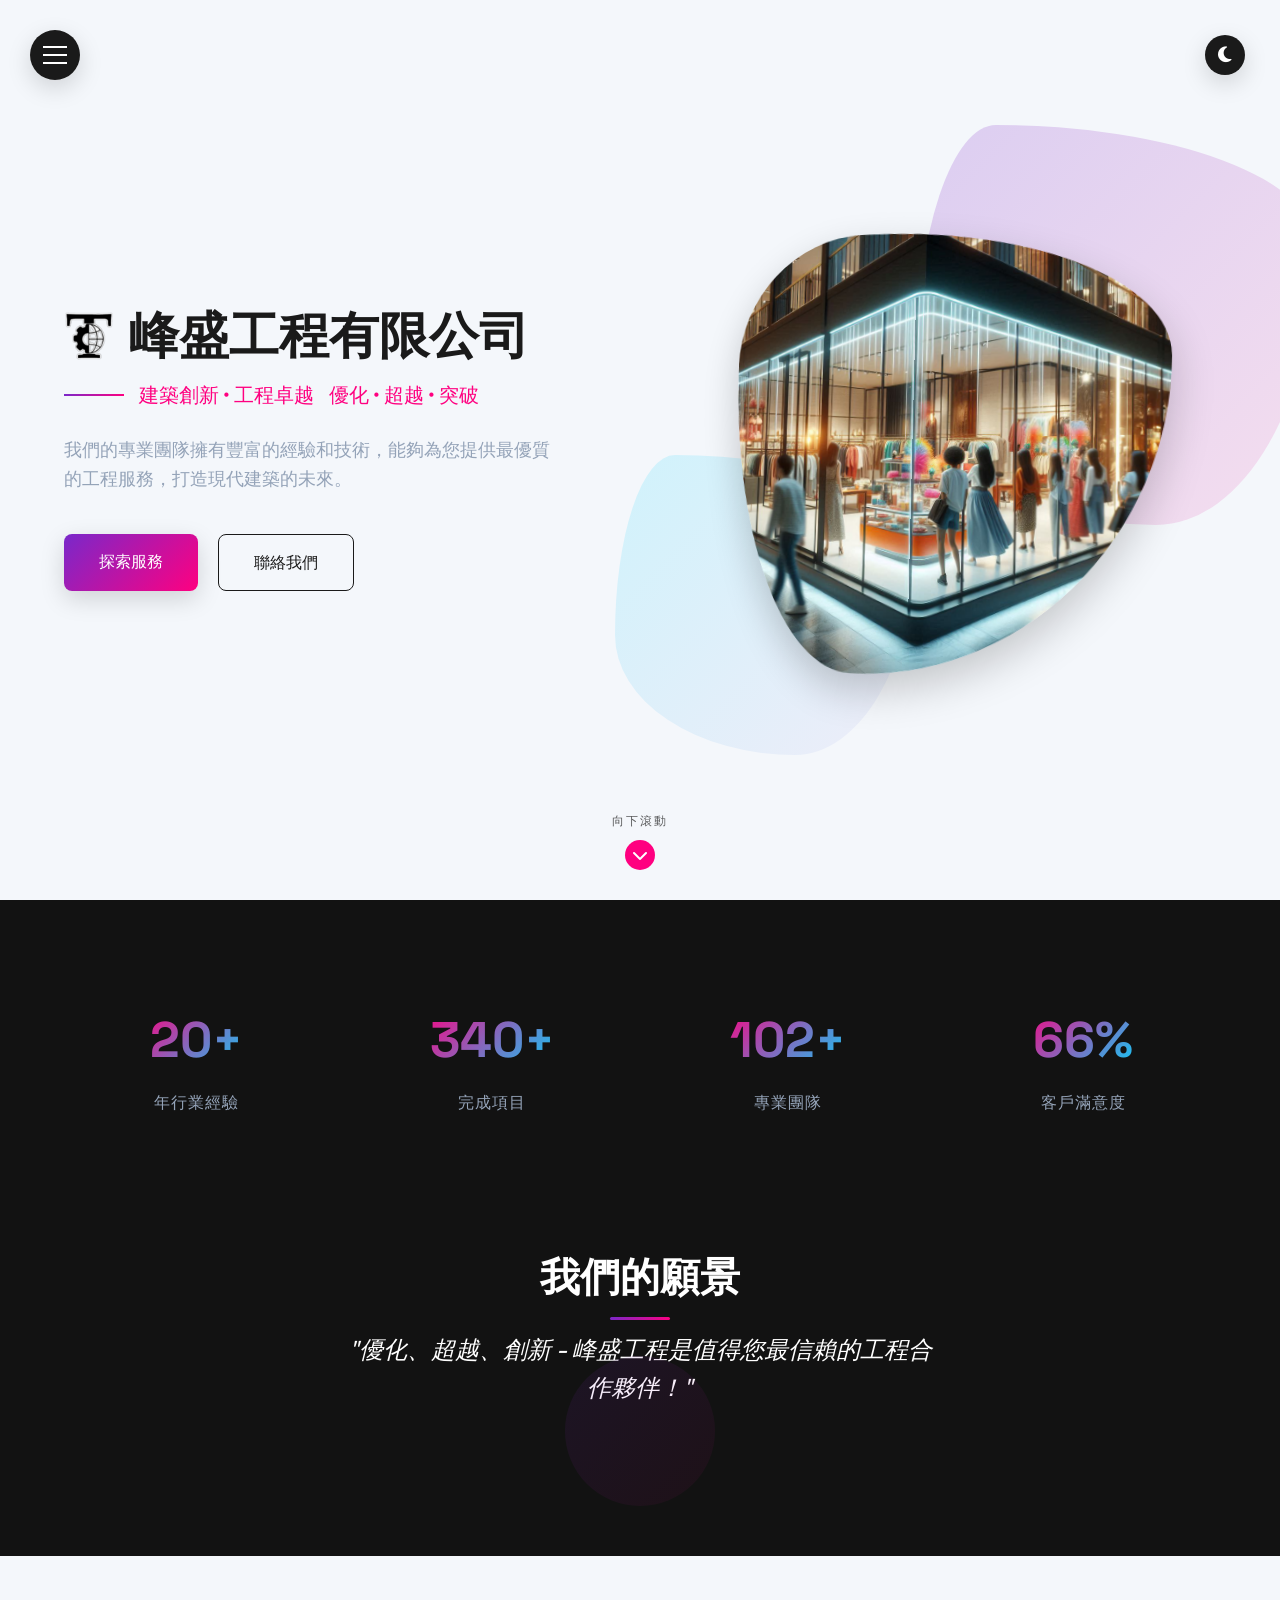
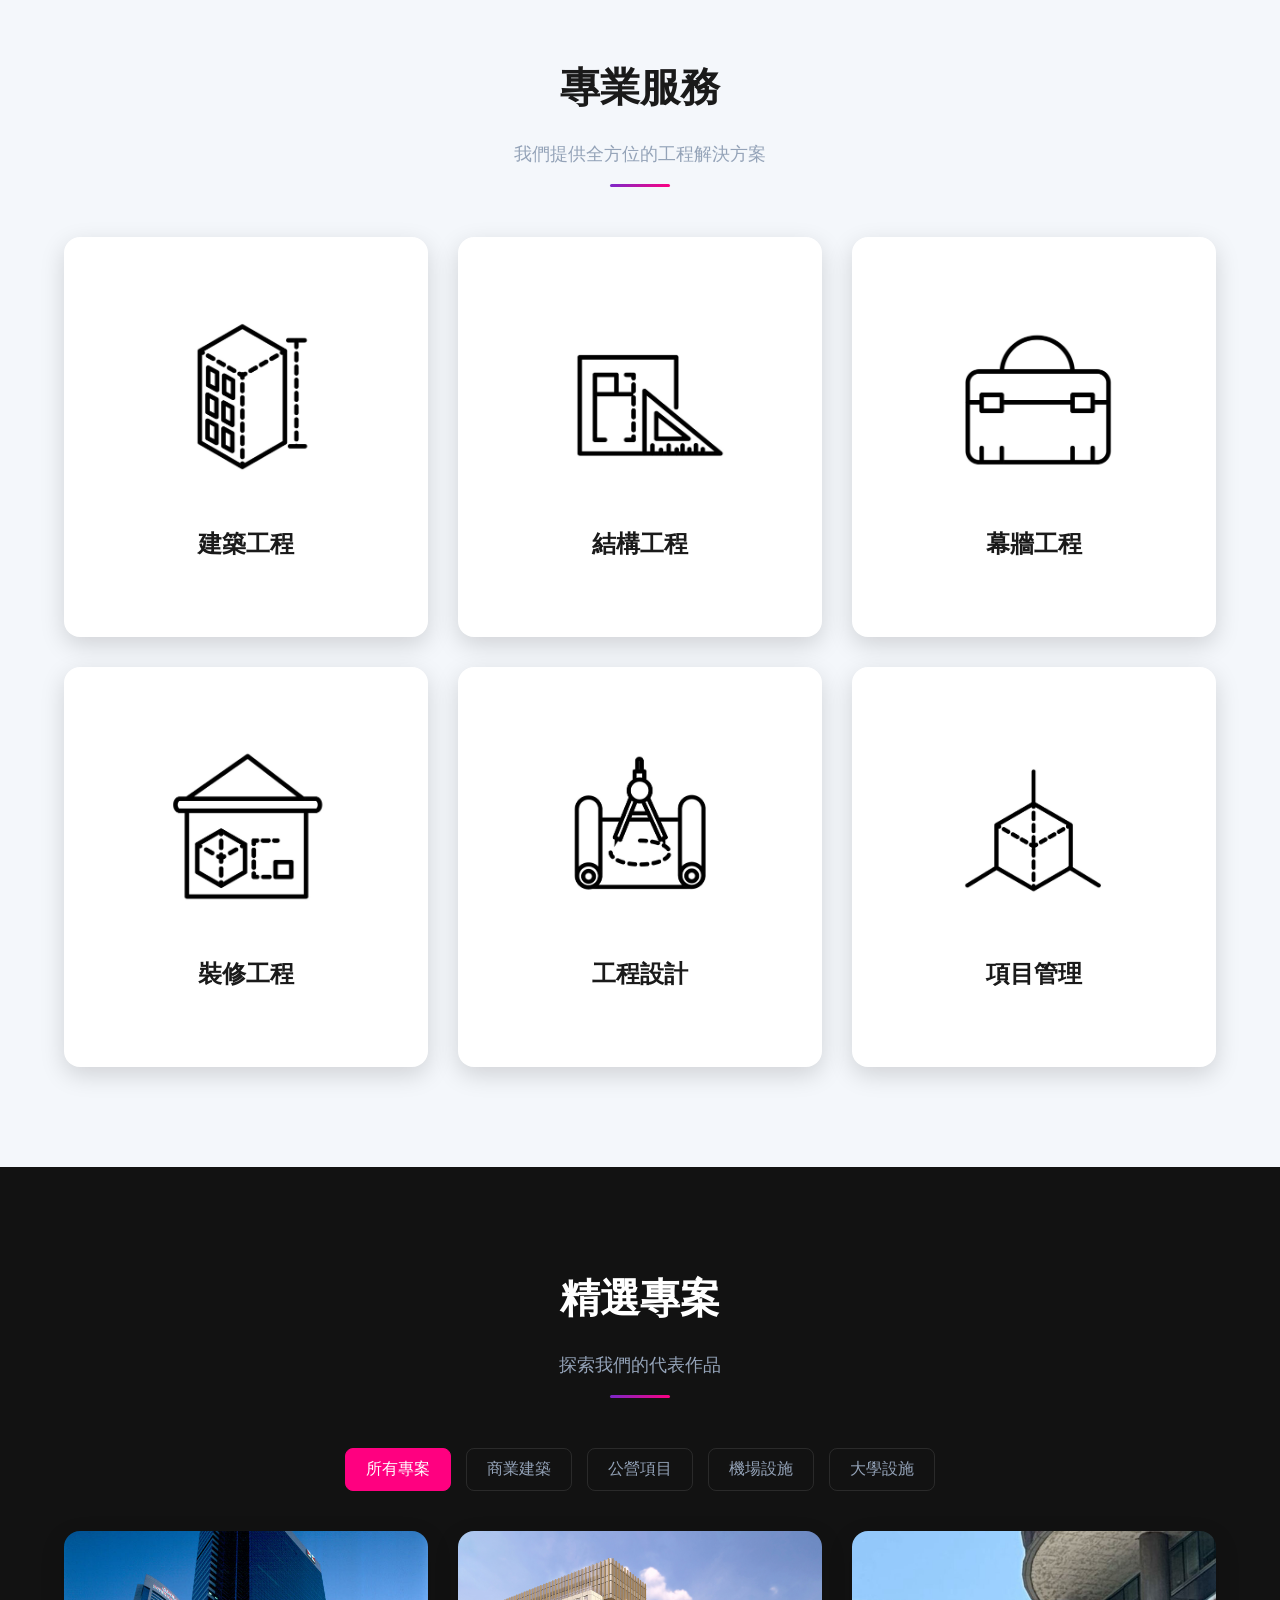
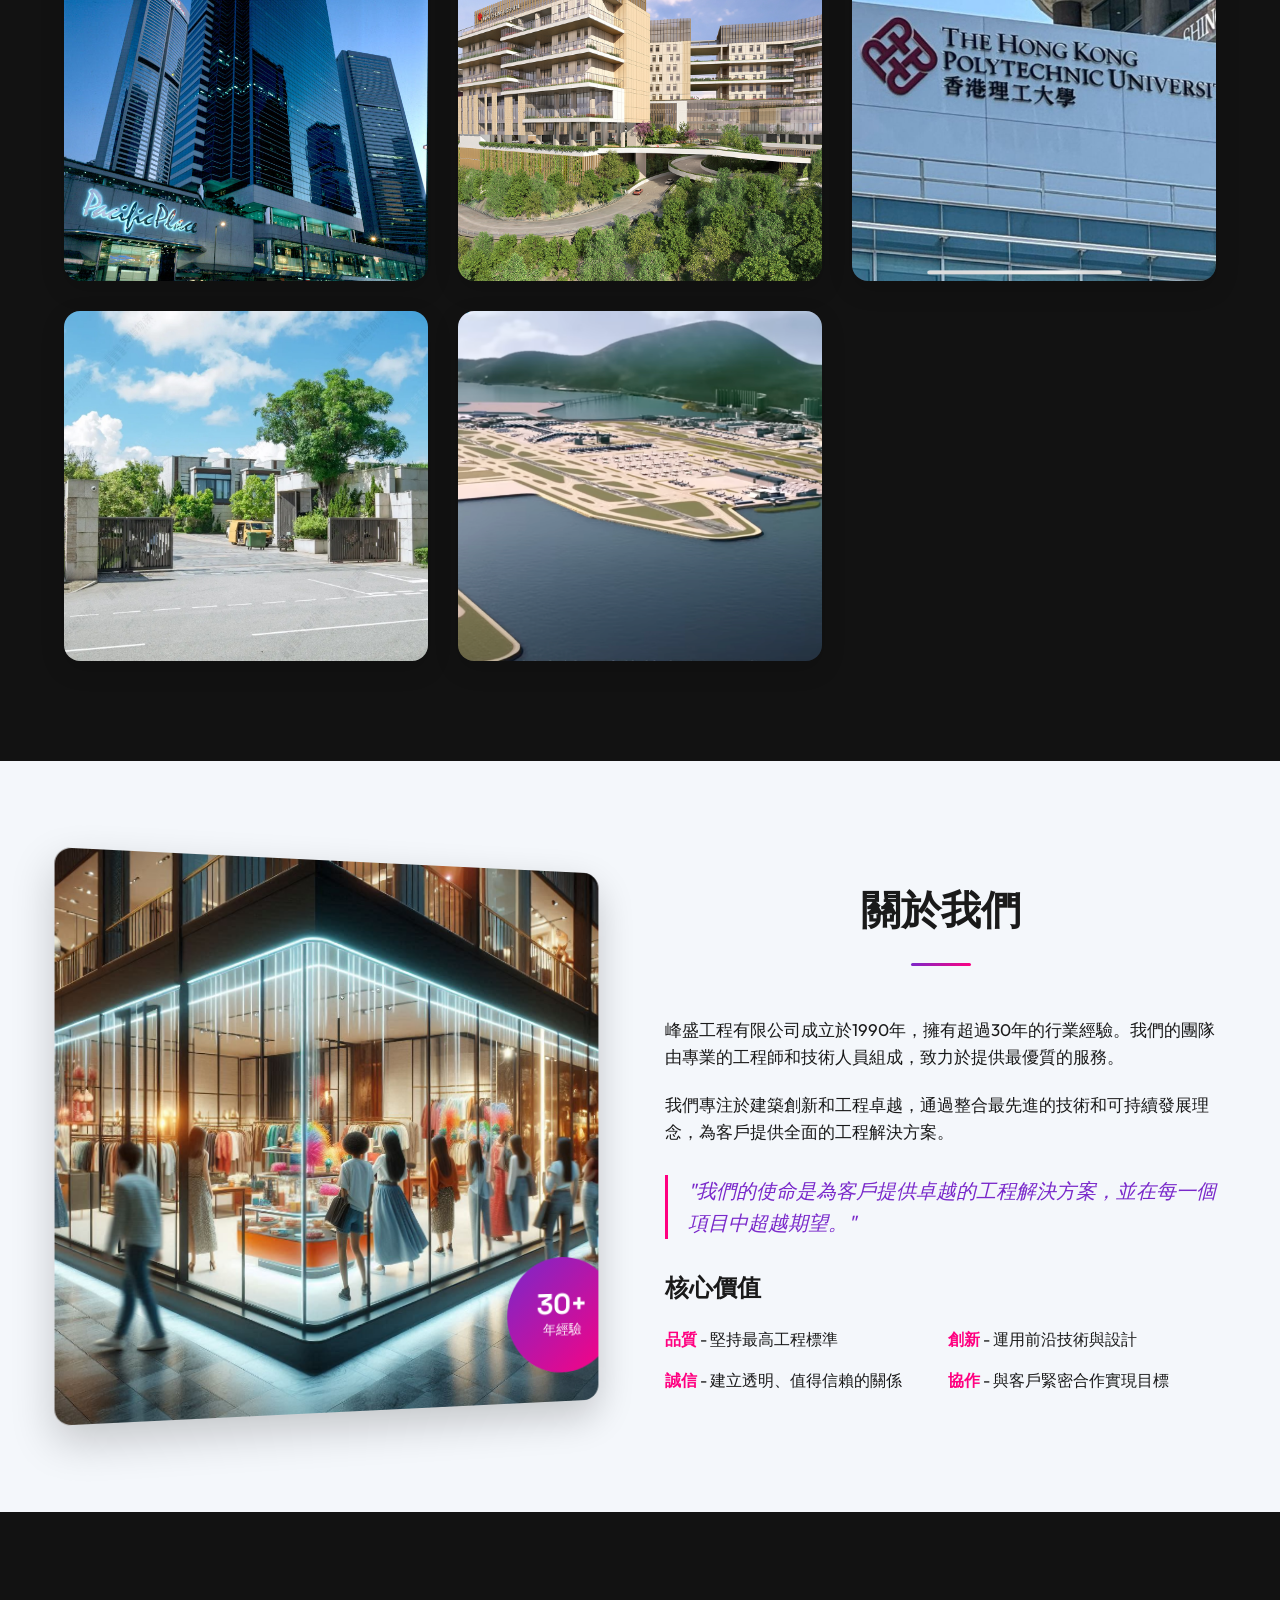
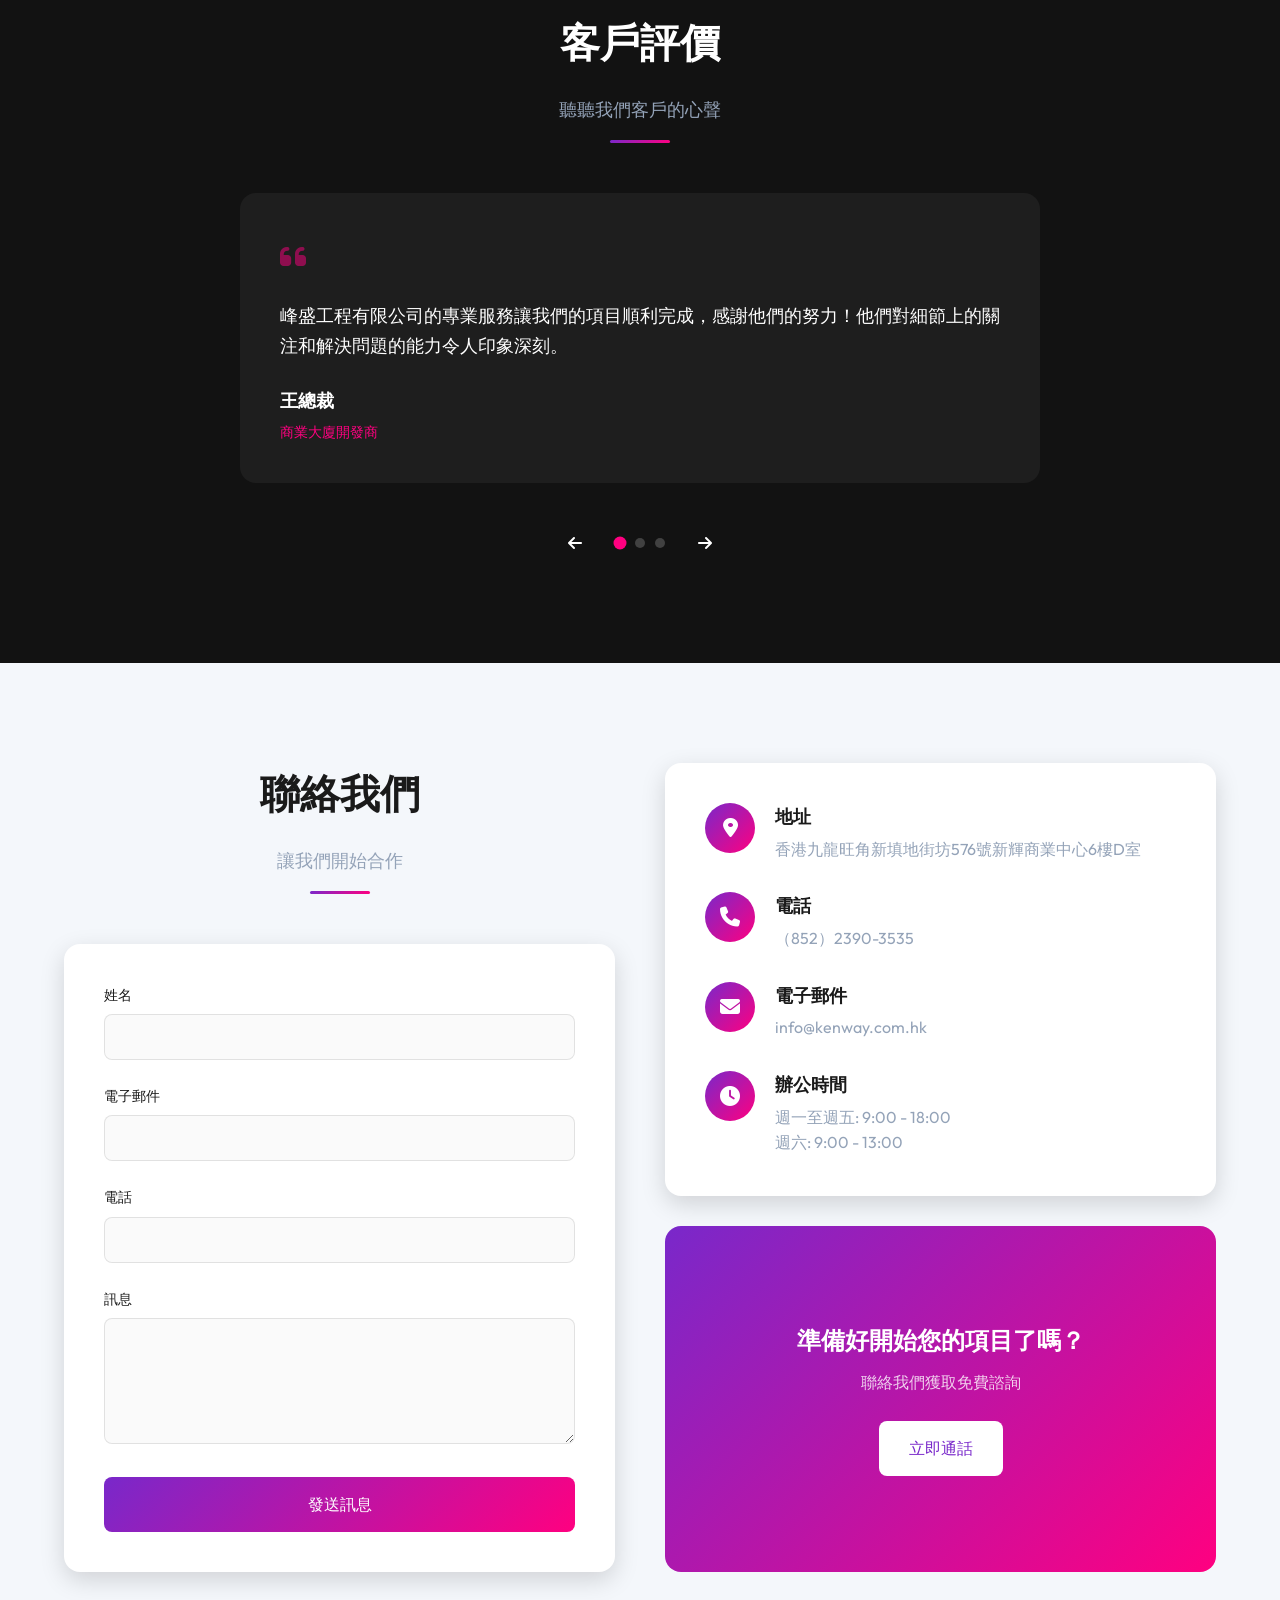
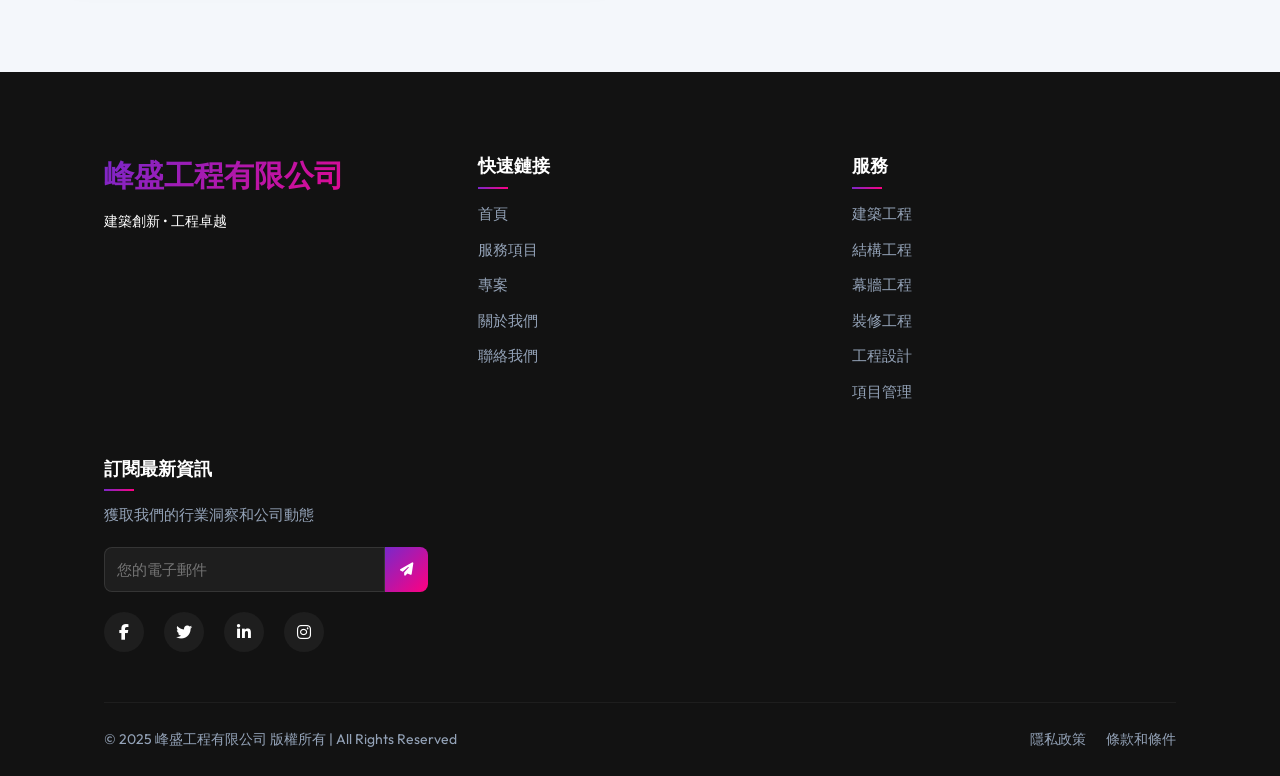
==== commit df7a32b6: "Add files via upload" ====
--- a/index.html
+++ b/index.html
@@ -10,9 +10,6 @@
     <script src="js/lang.js" defer></script>
 </head>
 <body>
-    <div class="cursor"></div>
-    <div class="cursor-follower"></div>
-
     <!-- Preloader -->
     <div class="preloader">
         <div class="preloader-inner">
@@ -33,20 +30,6 @@
             <i class="fas fa-moon"></i>
         </div>
     </div>
-
-    <div class="lang-selector">
-        <div class="lang-btn">
-            繁體 <i class="fas fa-chevron-down"></i>
-        </div>
-        <div class="lang-dropdown">
-            <ul>
-                <li><a href="#" data-lang="zh-hant">繁體</a></li>
-                <li><a href="#" data-lang="en">EN</a></li>
-                <li><a href="#" data-lang="zh-hans">简体</a></li>
-            </ul>
-        </div>
-    </div>
-
     <div class="navigation-panel">
         <div class="nav-toggle">
             <span></span>
@@ -82,7 +65,10 @@
         <section id="home" class="hero-section">
             <div class="hero-content">
                 <div class="hero-text">
-                    <h1 class="split-text">峰盛工程有限公司</h1>
+                    <div style="display: flex; align-items: center; margin-bottom: 15px;">
+                        <img src="4wrgzkuvh3.png" alt="峰盛工程有限公司" style="height: 50px; margin-right: 15px;">
+                        <h1 class="split-text">峰盛工程有限公司</h1>
+                    </div>
                     <div class="hero-subtitle">
                         <div class="subtitle-line"></div>
                         <p>建築創新 • 工程卓越</p>
@@ -249,18 +235,18 @@
                                 <div class="project-details">
                                     <h3>香港-港島區商業中心</h3>
                                     <p>甲級商業大廈裝修 | 2025年完成</p>
-                                    <a href="hongkong-commercial.html" class="project-link">查看詳情</a>
+                                    <a href="HK-Commercial.html" class="project-link">查看詳情</a>
                                 </div>
                             </div>
                         </div>
                     </div>
-                    
+
                     <div class="project-item residential">
                         <div class="project-image">
                             <img src="images/KCH2.jpg" alt="政府工程項目">
                             <div class="project-overlay">
                                 <div class="project-details">
-                                    <h3>葵涌医院的第二期重建工程</h3>
+                                    <h3>葵涌醫院第二期重建工程</h3>
                                     <p>政府工程項目 | 2024年完成</p>
                                     <a href="KCH2.html" class="project-link">查看詳情</a>
                                 </div>
@@ -273,9 +259,22 @@
                             <img src="images/PU2.jpeg" alt="大學設施">
                             <div class="project-overlay">
                                 <div class="project-details">
-                                    <h3>香港理工大學</h3>
-                                    <p>大學設施工程 | 2025年-未完成</p>
+                                    <h3>香港理工大學鋁板更換項目</h3>
+                                    <p>大學設施工程 | 2025年進行中</p>
                                     <a href="cbd.html" class="project-link">查看詳情</a>
+                                </div>
+                            </div>
+                        </div>
+                    </div>
+
+                    <div class="project-item commercial">
+                        <div class="project-image">
+                            <img src="images/Kuto.jpeg" alt="外牆系統項目">
+                            <div class="project-overlay">
+                                <div class="project-details">
+                                    <h3>上水古洞工程項目</h3>
+                                    <p>外牆系統項目 | 2020年完成</p>
+                                    <a href="hongkong-commercial.html" class="project-link">查看詳情</a>
                                 </div>
                             </div>
                         </div>
@@ -287,8 +286,8 @@
                             <div class="project-overlay">
                                 <div class="project-details">
                                     <h3>香港國際機場三跑系統</h3>
-                                    <p>三跑系統 | 2023年-未完成</p>
-                                    <a href="newterritories-industrial.html" class="project-link">查看詳情</a>
+                                    <p>機場設施工程 | 2023年進行中</p>
+                                    <a href="Airport.html" class="project-link">查看詳情</a>
                                 </div>
                             </div>
                         </div>
@@ -348,10 +347,10 @@
                 <div class="slider-container">
                     <div class="testimonial-card active">
                         <div class="quote-icon"><i class="fas fa-quote-left"></i></div>
-                        <p class="testimonial-text">峰盛工程有限公司的專業服務讓我們的項目順利完成，感謝他們的努力！他們對細節的關注和解決問題的能力令人印象深刻。</p>
+                        <p class="testimonial-text">峰盛工程有限公司的專業服務讓我們的項目順利完成，感謝他們的努力！他們對細節上的關注和解決問題的能力令人印象深刻。</p>
                         <div class="testimonial-author">
                             <div class="author-info">
-                                <h4>王先生</h4>
+                                <h4>王總裁</h4>
                                 <p>商業大廈開發商</p>
                             </div>
                         </div>
@@ -359,21 +358,21 @@
                     
                     <div class="testimonial-card">
                         <div class="quote-icon"><i class="fas fa-quote-left"></i></div>
-                        <p class="testimonial-text">他們的團隊非常專業，提供了高品質的工程設計和施工服務。整個過程中的溝通順暢，讓我們對項目進度充滿信心。</p>
+                        <p class="testimonial-text">TopChance 的工程團隊非常專業，並提供了高品質的工程設計和施工服務。整個過程中的溝通很順暢，讓我們對項目的進度充滿信心。</p>
                         <div class="testimonial-author">
                             <div class="author-info">
                                 <h4>陳小姐</h4>
-                                <p>住宅開發項目經理</p>
+                                <p>項目開發部經理</p>
                             </div>
                         </div>
                     </div>
                     
                     <div class="testimonial-card">
                         <div class="quote-icon"><i class="fas fa-quote-left"></i></div>
-                        <p class="testimonial-text">從規劃到完工，整個過程都很順暢，我們對最終結果非常滿意。峰盛的創新思維和解決方案幫助我們克服了多個技術挑戰。</p>
+                        <p class="testimonial-text">從規劃到完工，整個過程都一絲不苟，我們亦對最終結果非常滿意。峰盛的創新思維和各種解決方案都幫助我們克服了多個技術挑戰。</p>
                         <div class="testimonial-author">
                             <div class="author-info">
-                                <h4>李總監</h4>
+                                <h4>霍總監</h4>
                                 <p>機場項目管理</p>
                             </div>
                         </div>
@@ -422,7 +421,7 @@
                             <textarea id="message" rows="5" required></textarea>
                         </div>
                         
-                        <button type="submit" class="submit-btn">發送訊息</button>
+                        <a href="https://wa.me/qr/5HY3JA5STSPKE1" target="_blank" class="submit-btn" style="display: inline-block; text-align: center; text-decoration: none;">發送訊息</a>
                     </form>
                 </div>
                 
@@ -484,7 +483,7 @@
         <div class="footer-container">
             <div class="footer-top">
                 <div class="footer-logo">
-                    <div class="logo">峰盛</div>
+                    <div class="logo">峰盛工程有限公司</div>
                     <p>建築創新 • 工程卓越</p>
                 </div>
                 
--- a/style.css
+++ b/style.css
@@ -536,10 +536,10 @@
 
 .hero-text h1 {
     font-family: var(--font-heading);
-    font-size: 7rem;
+    font-size: 5rem;
     font-weight: 700;
     line-height: 1.1;
-    margin-bottom: 2rem;
+    margin-bottom: 0rem;
     overflow: hidden;
 }
 
@@ -882,6 +882,7 @@
     font-size: 1.8rem;
     color: var(--color-text-muted);
     margin-bottom: 1.5rem;
+    font-weight: 500;
 }
 
 .section-divider {
@@ -1575,6 +1576,7 @@
 
 .footer-logo p {
     font-size: 1.4rem;
+    text-decoration-line:var(--color-border)
     color: var(--color-text-muted);
 }
 
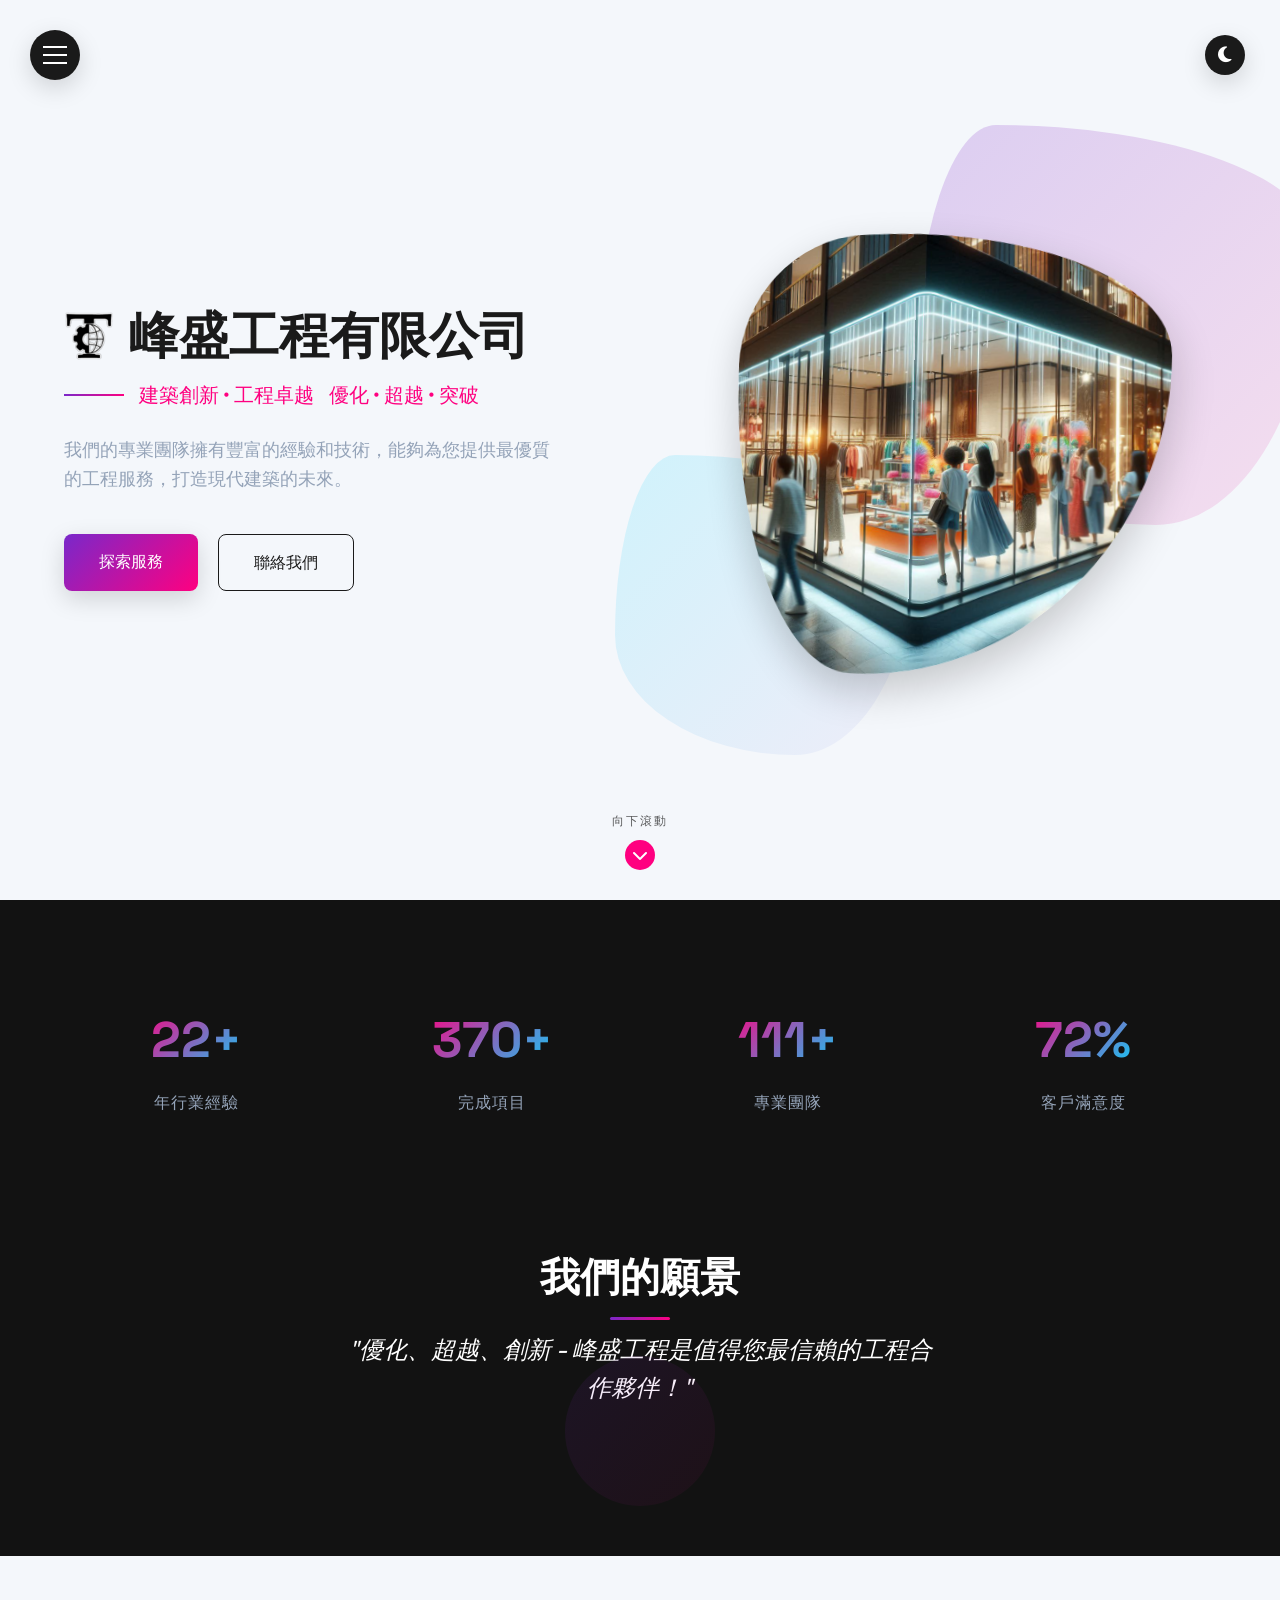
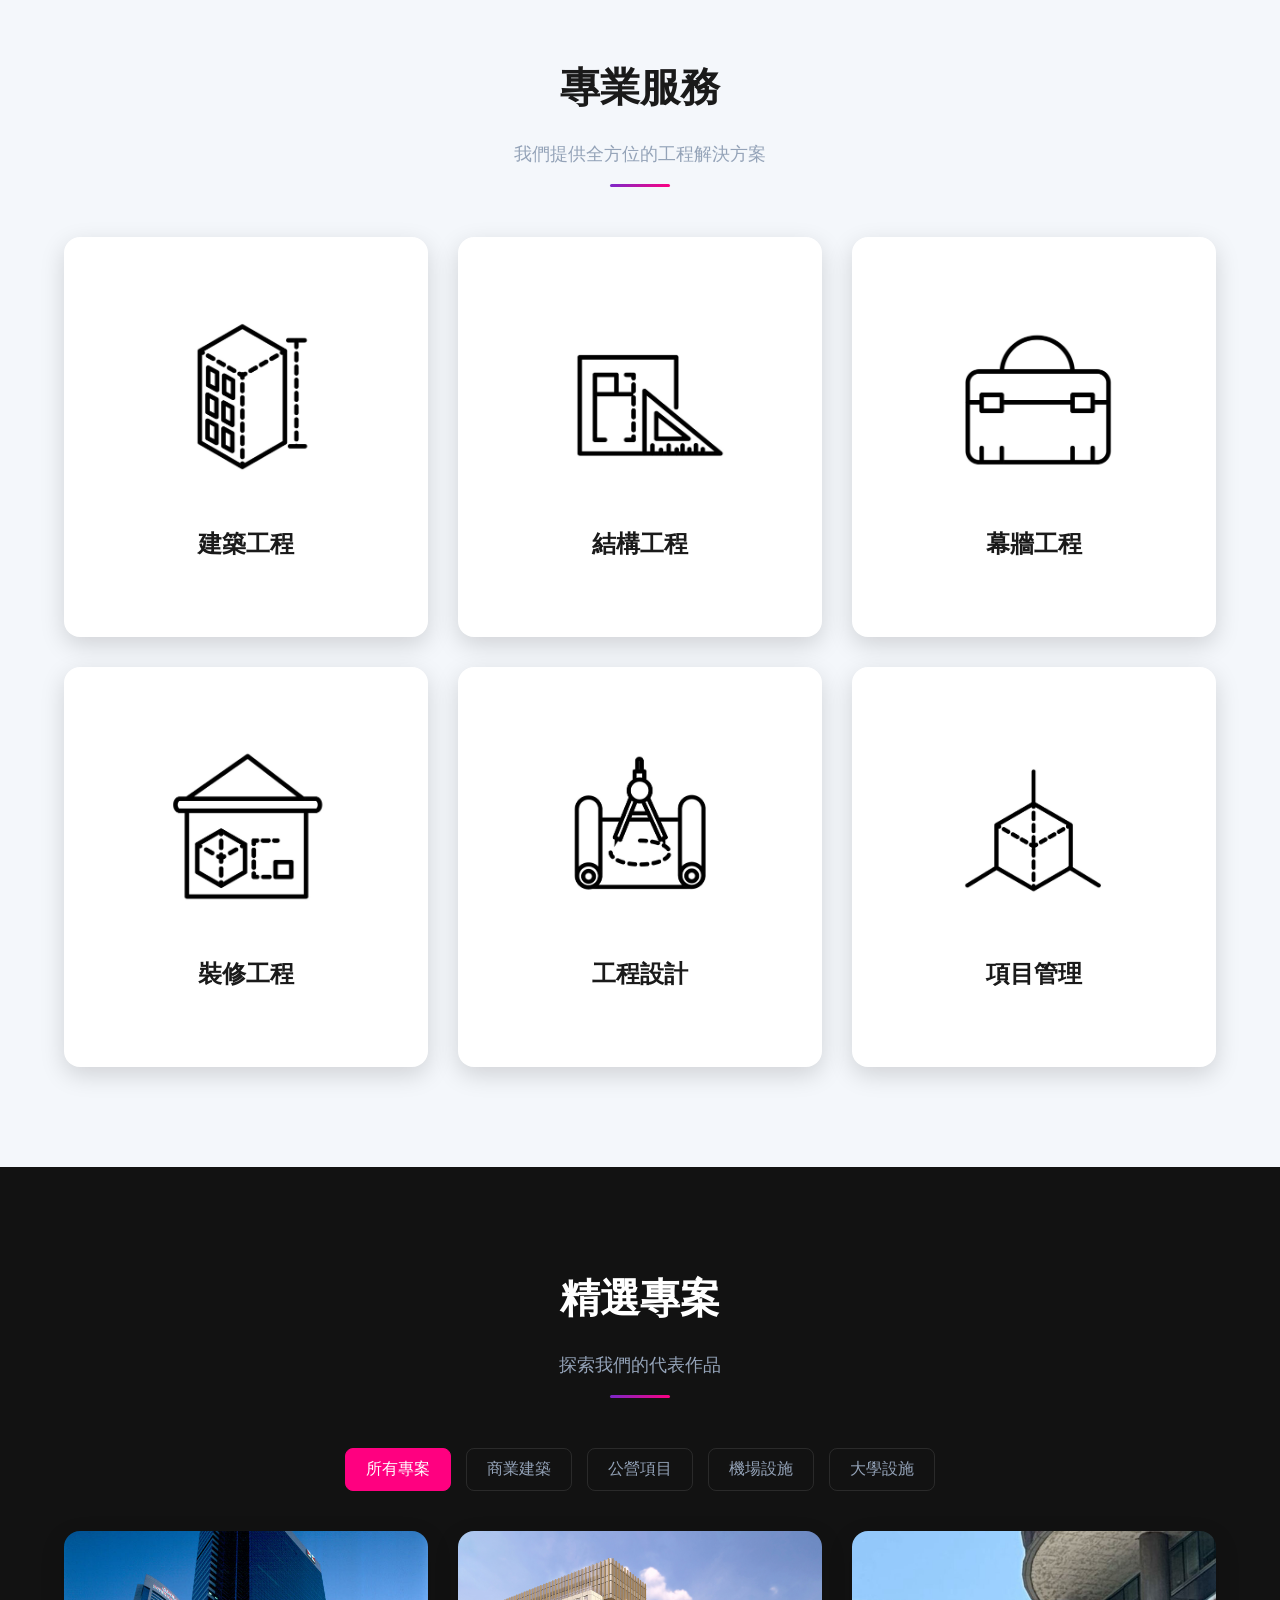
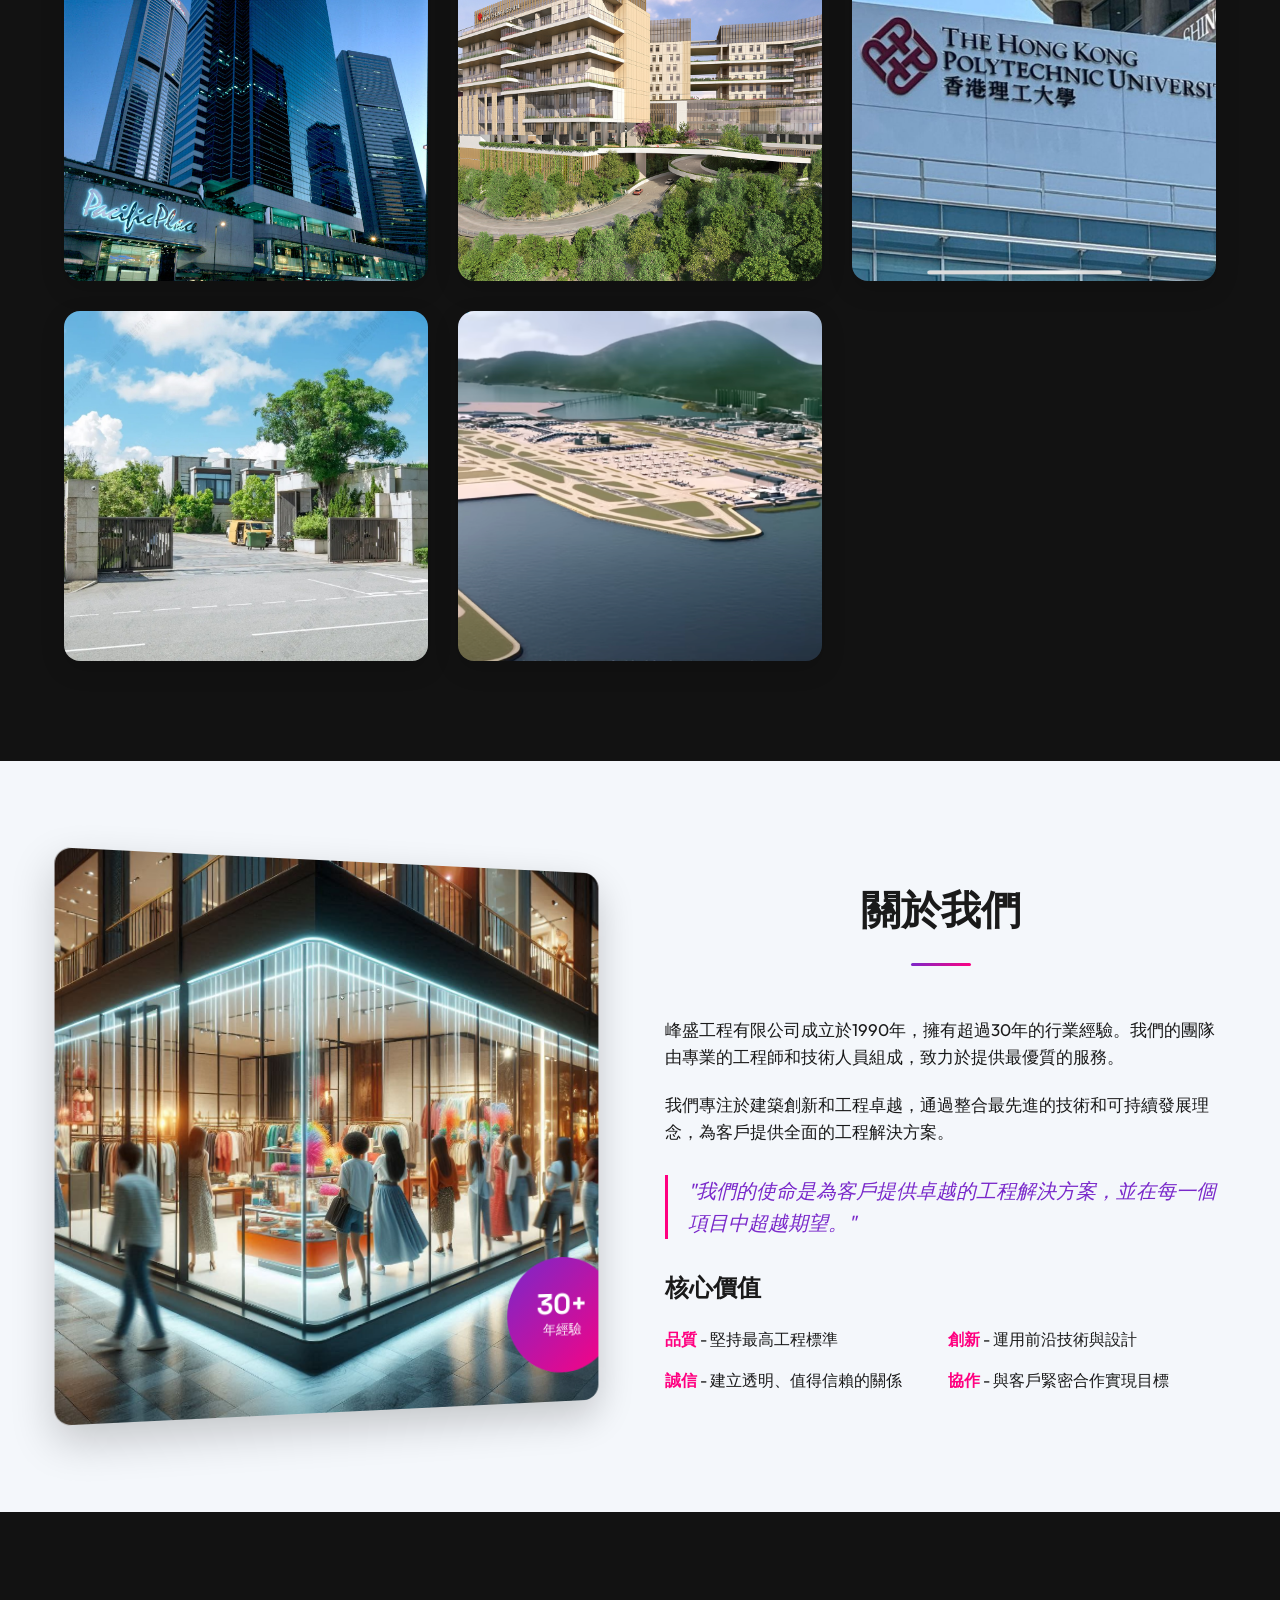
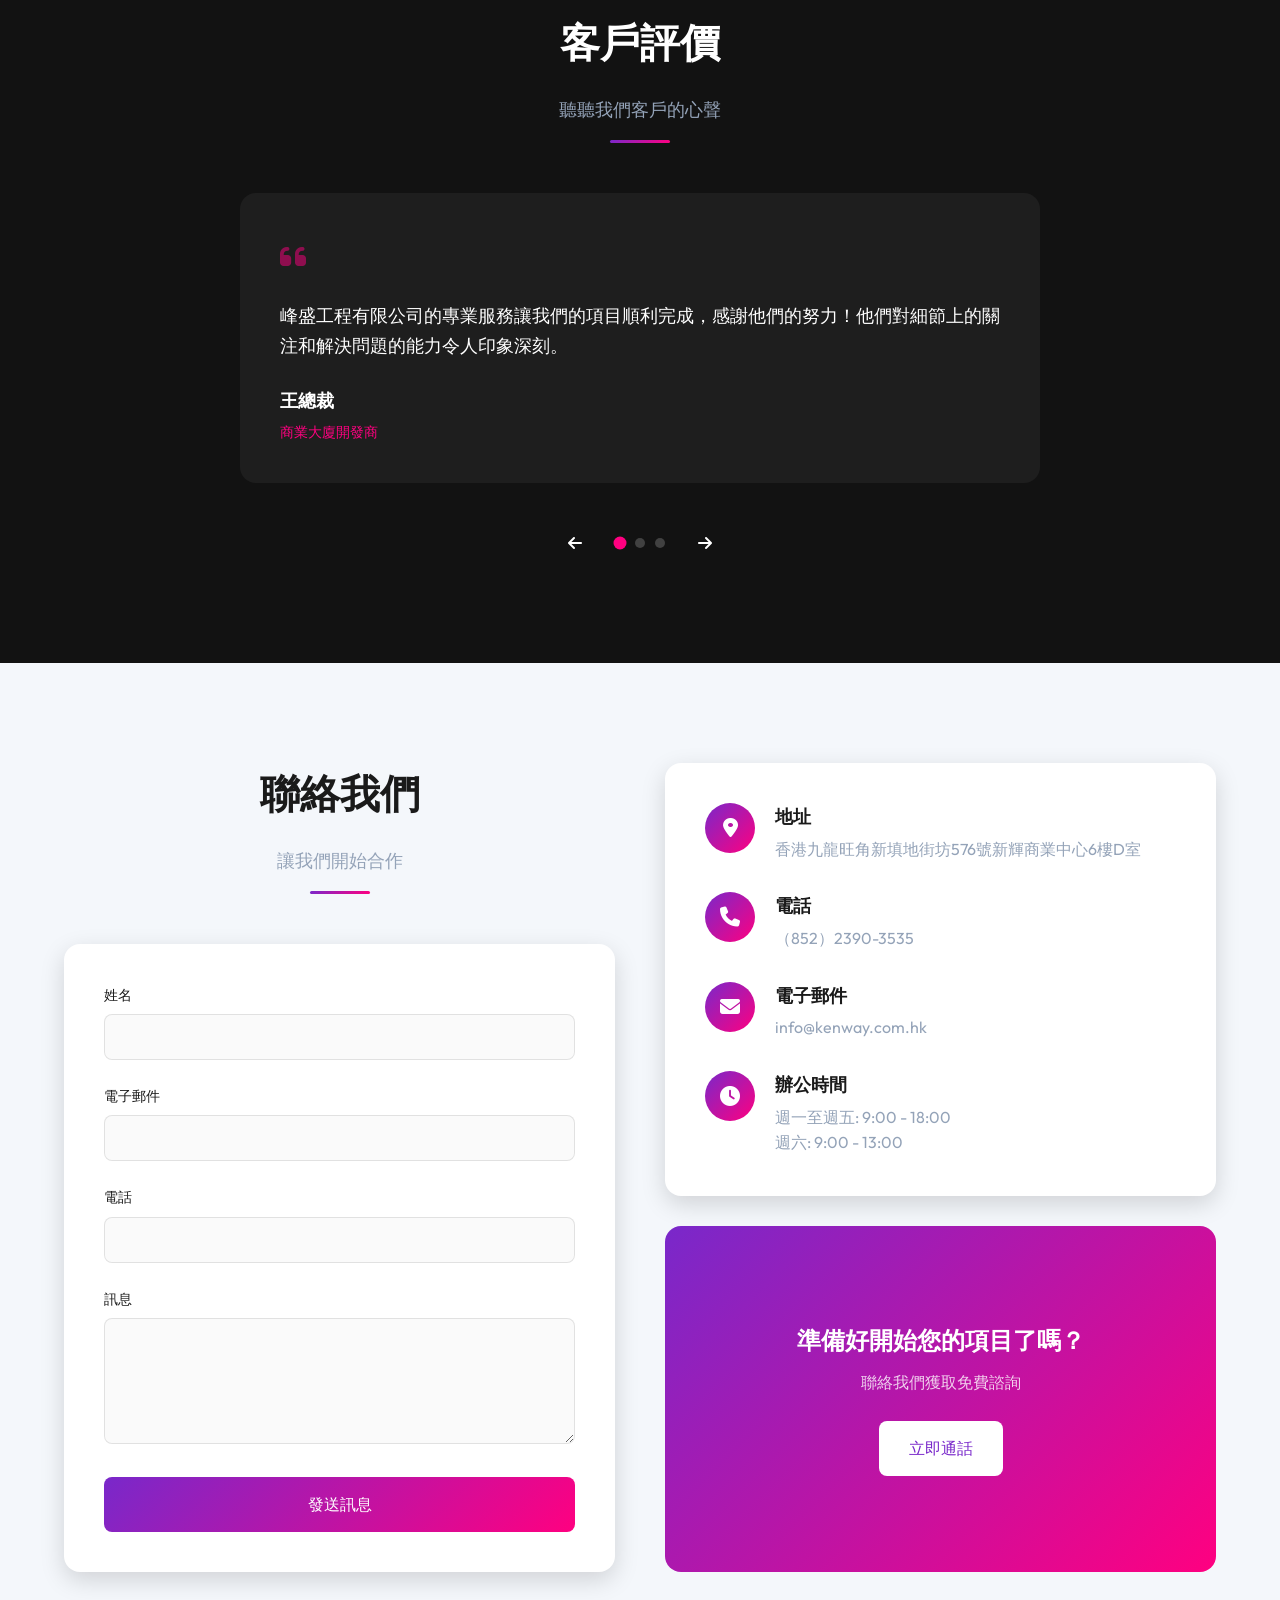
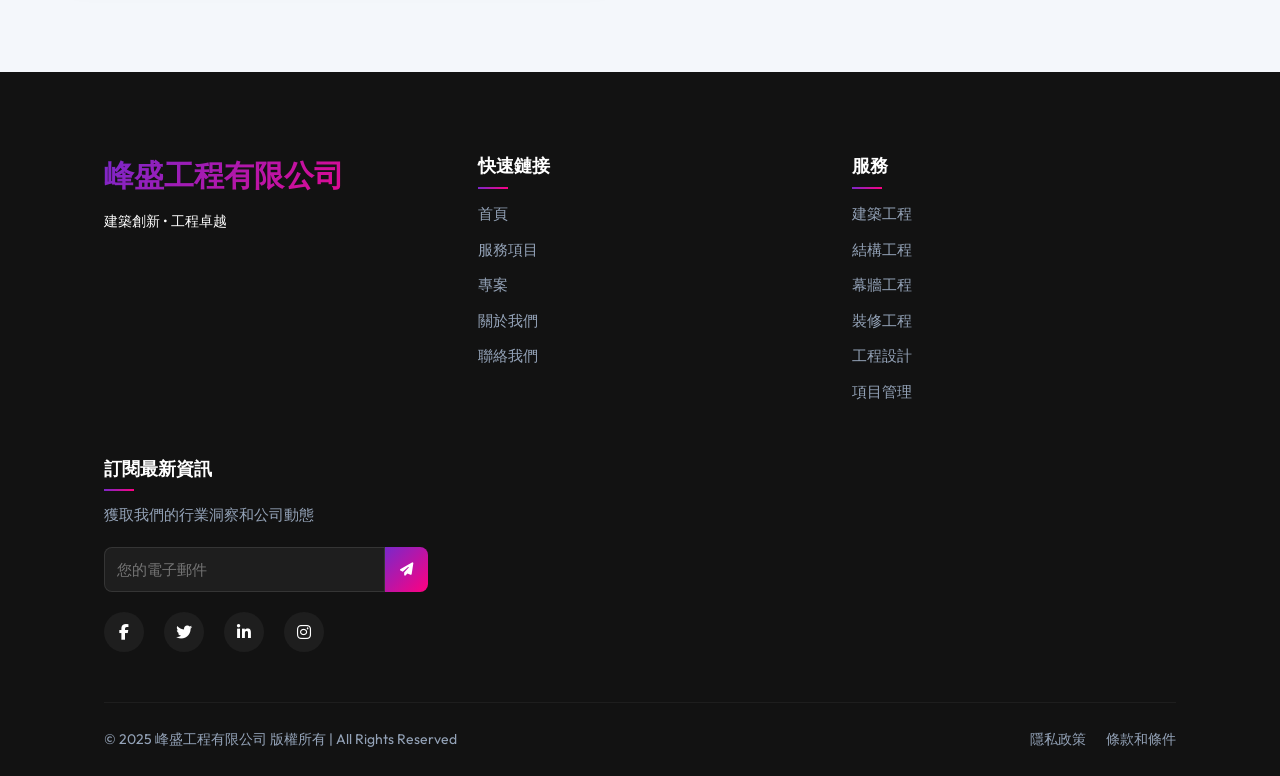
==== commit e63b2557: "Update index.html" ====
--- a/index.html
+++ b/index.html
@@ -38,7 +38,7 @@
         </div>
         <div class="nav-menu">
             <div class="nav-brand">
-                <div class="logo">峰盛</div>
+                <div class="logo">峰盛工程有限公司</div>
                 <div class="logo-text">TOP CHANCE ENGINEERING</div>
             </div>
             <nav>
@@ -556,4 +556,4 @@
         });
     </script>
 </body>
-</html>+</html>
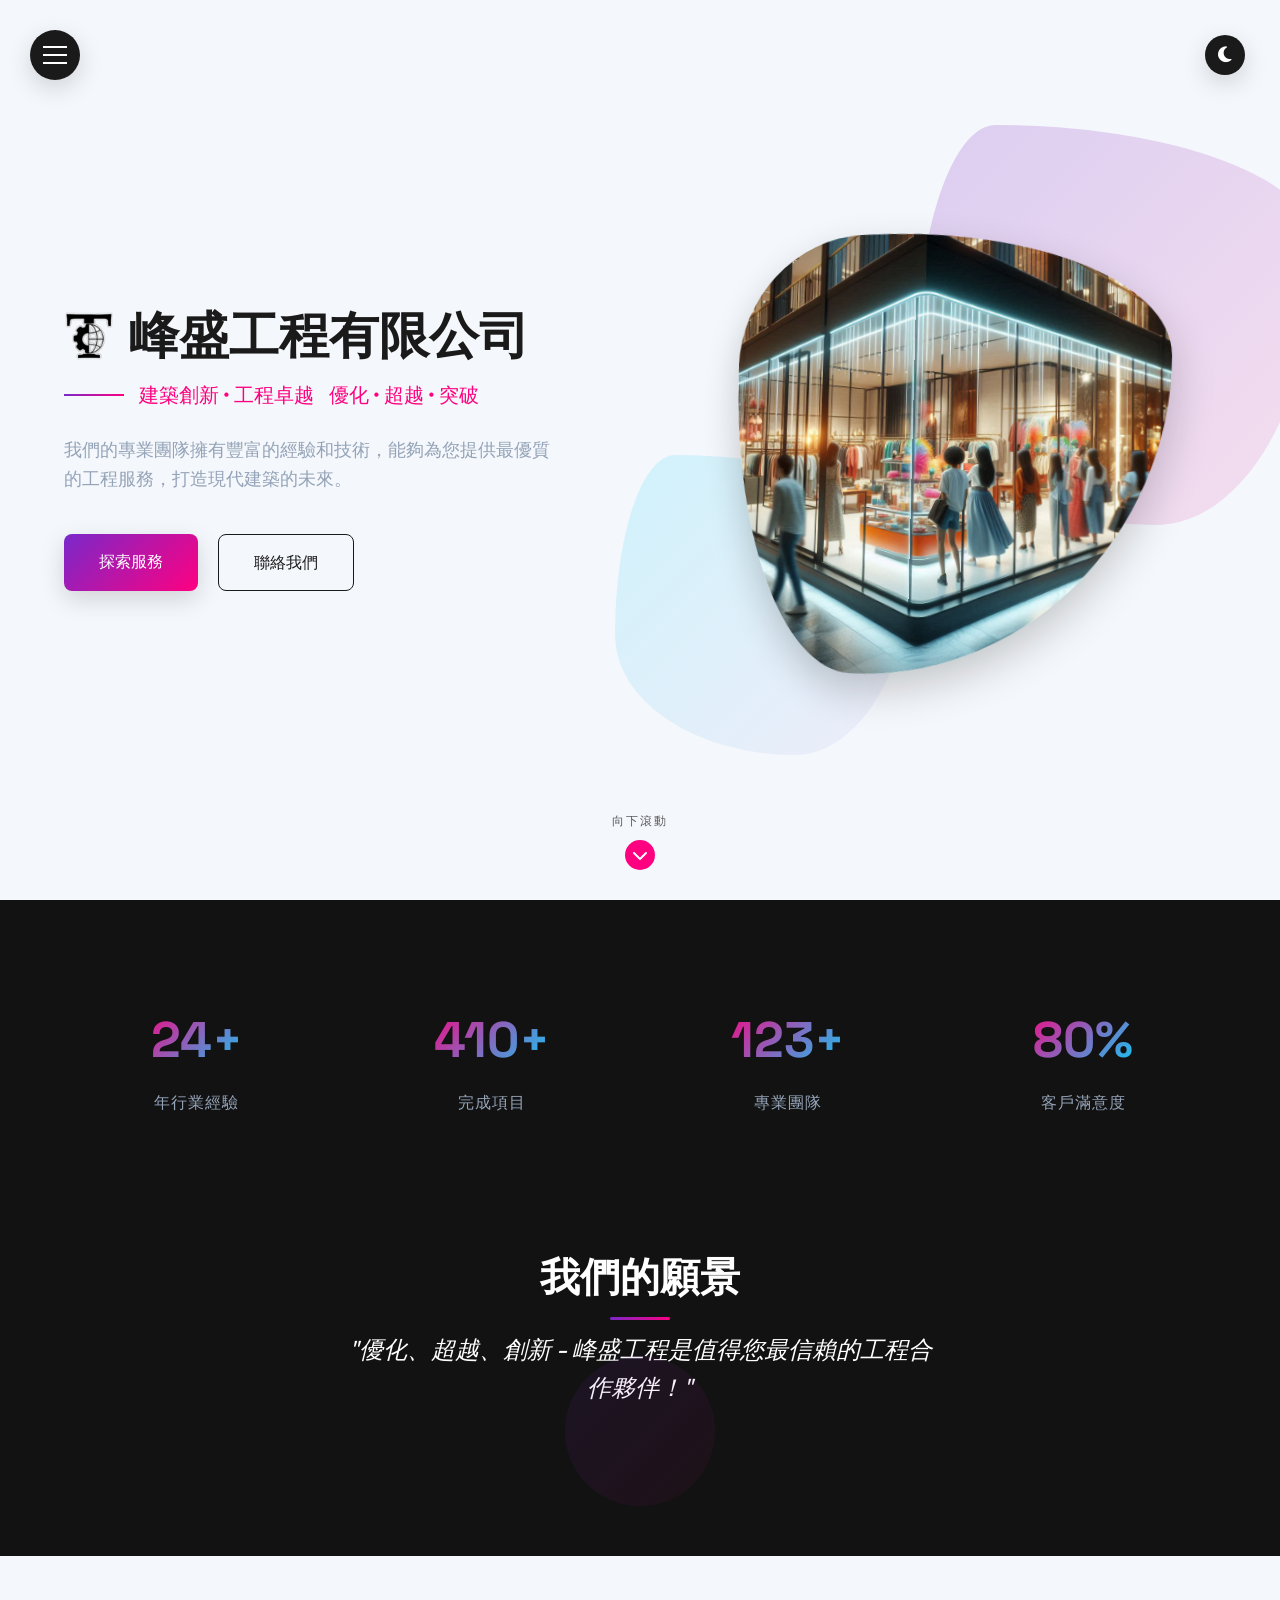
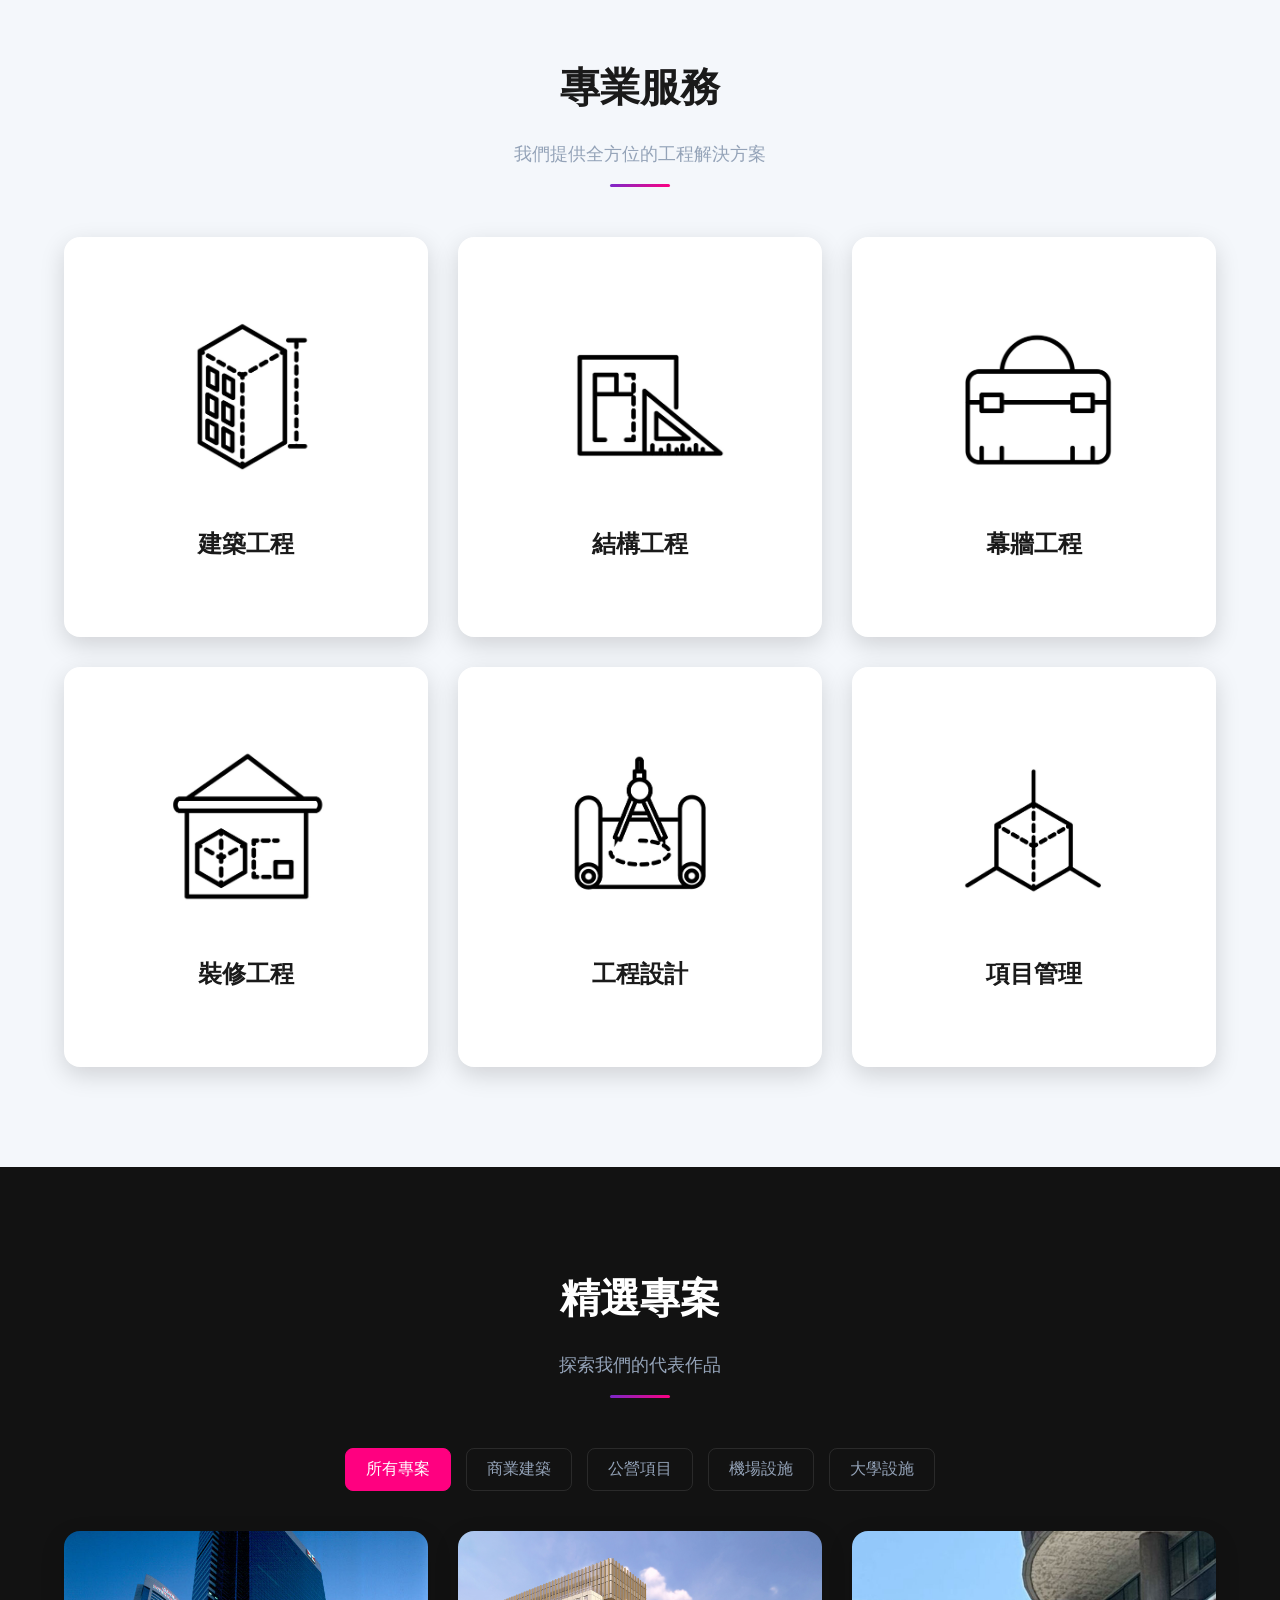
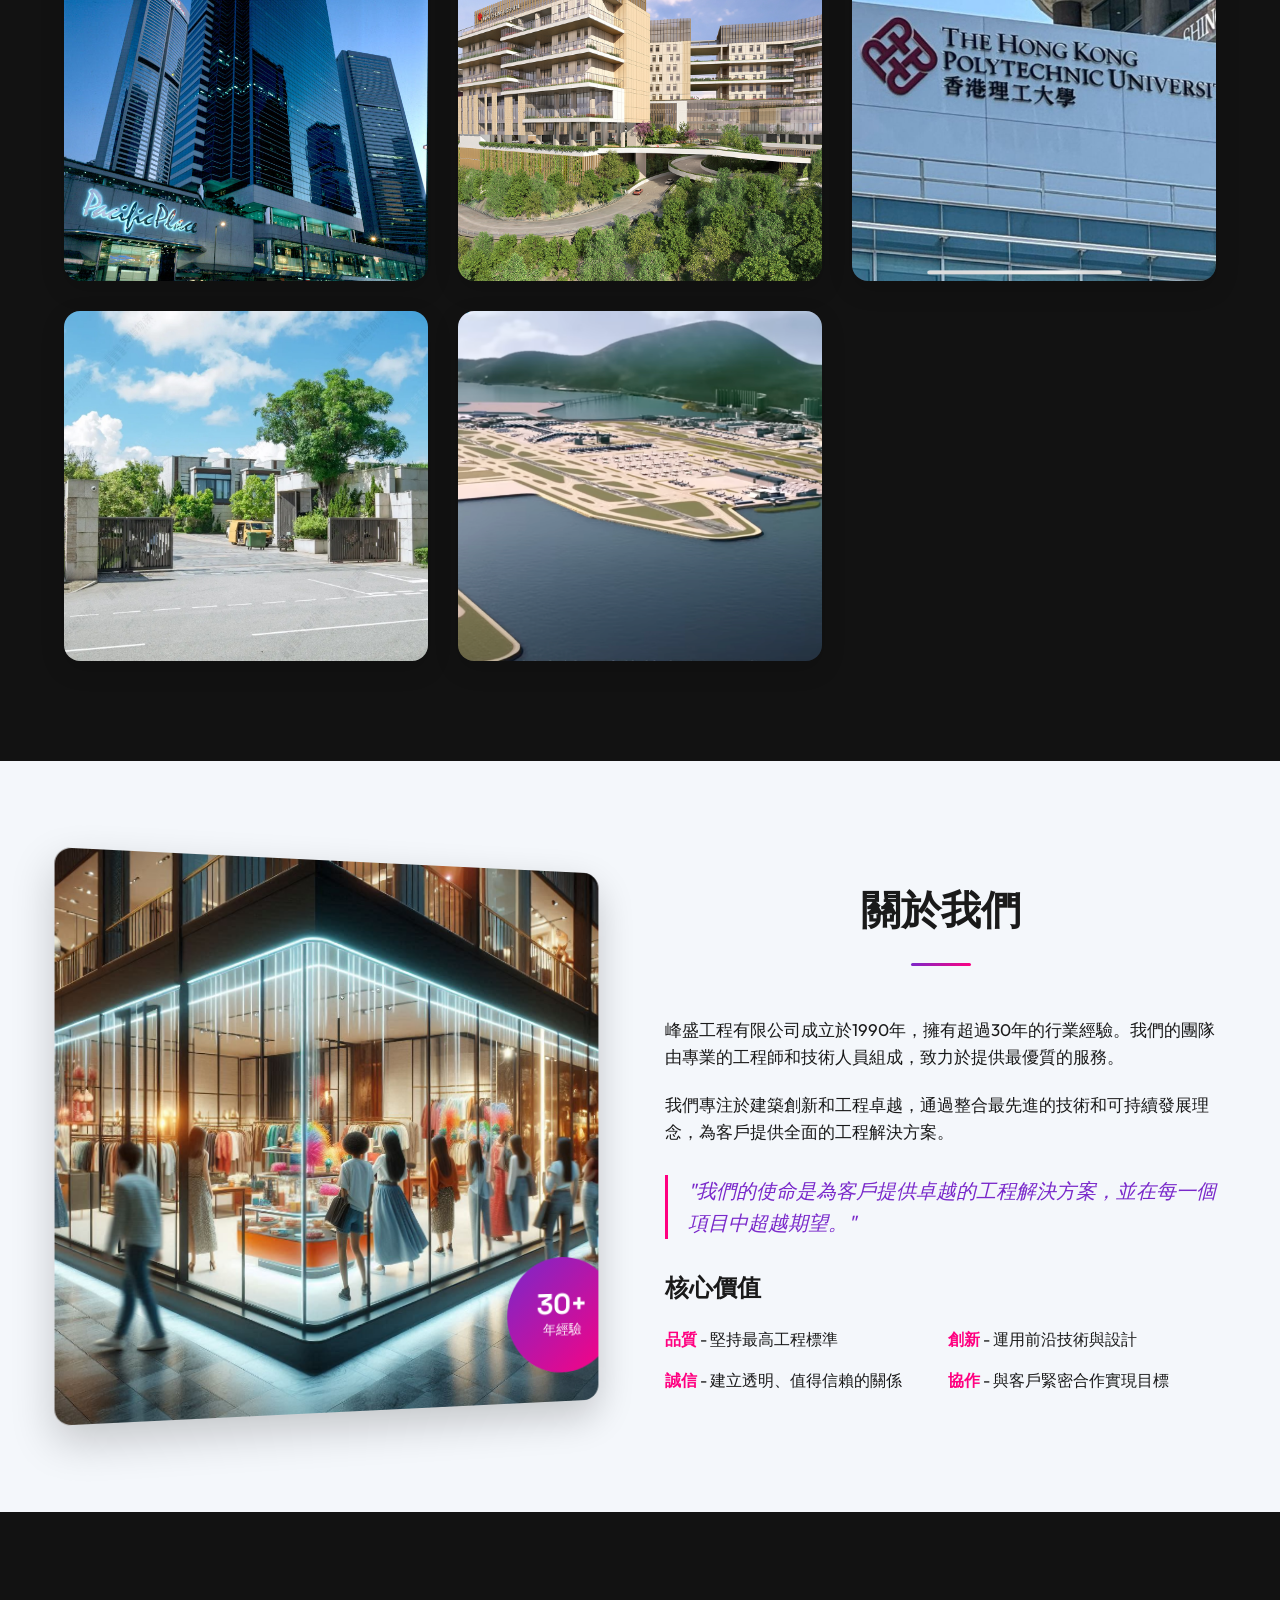
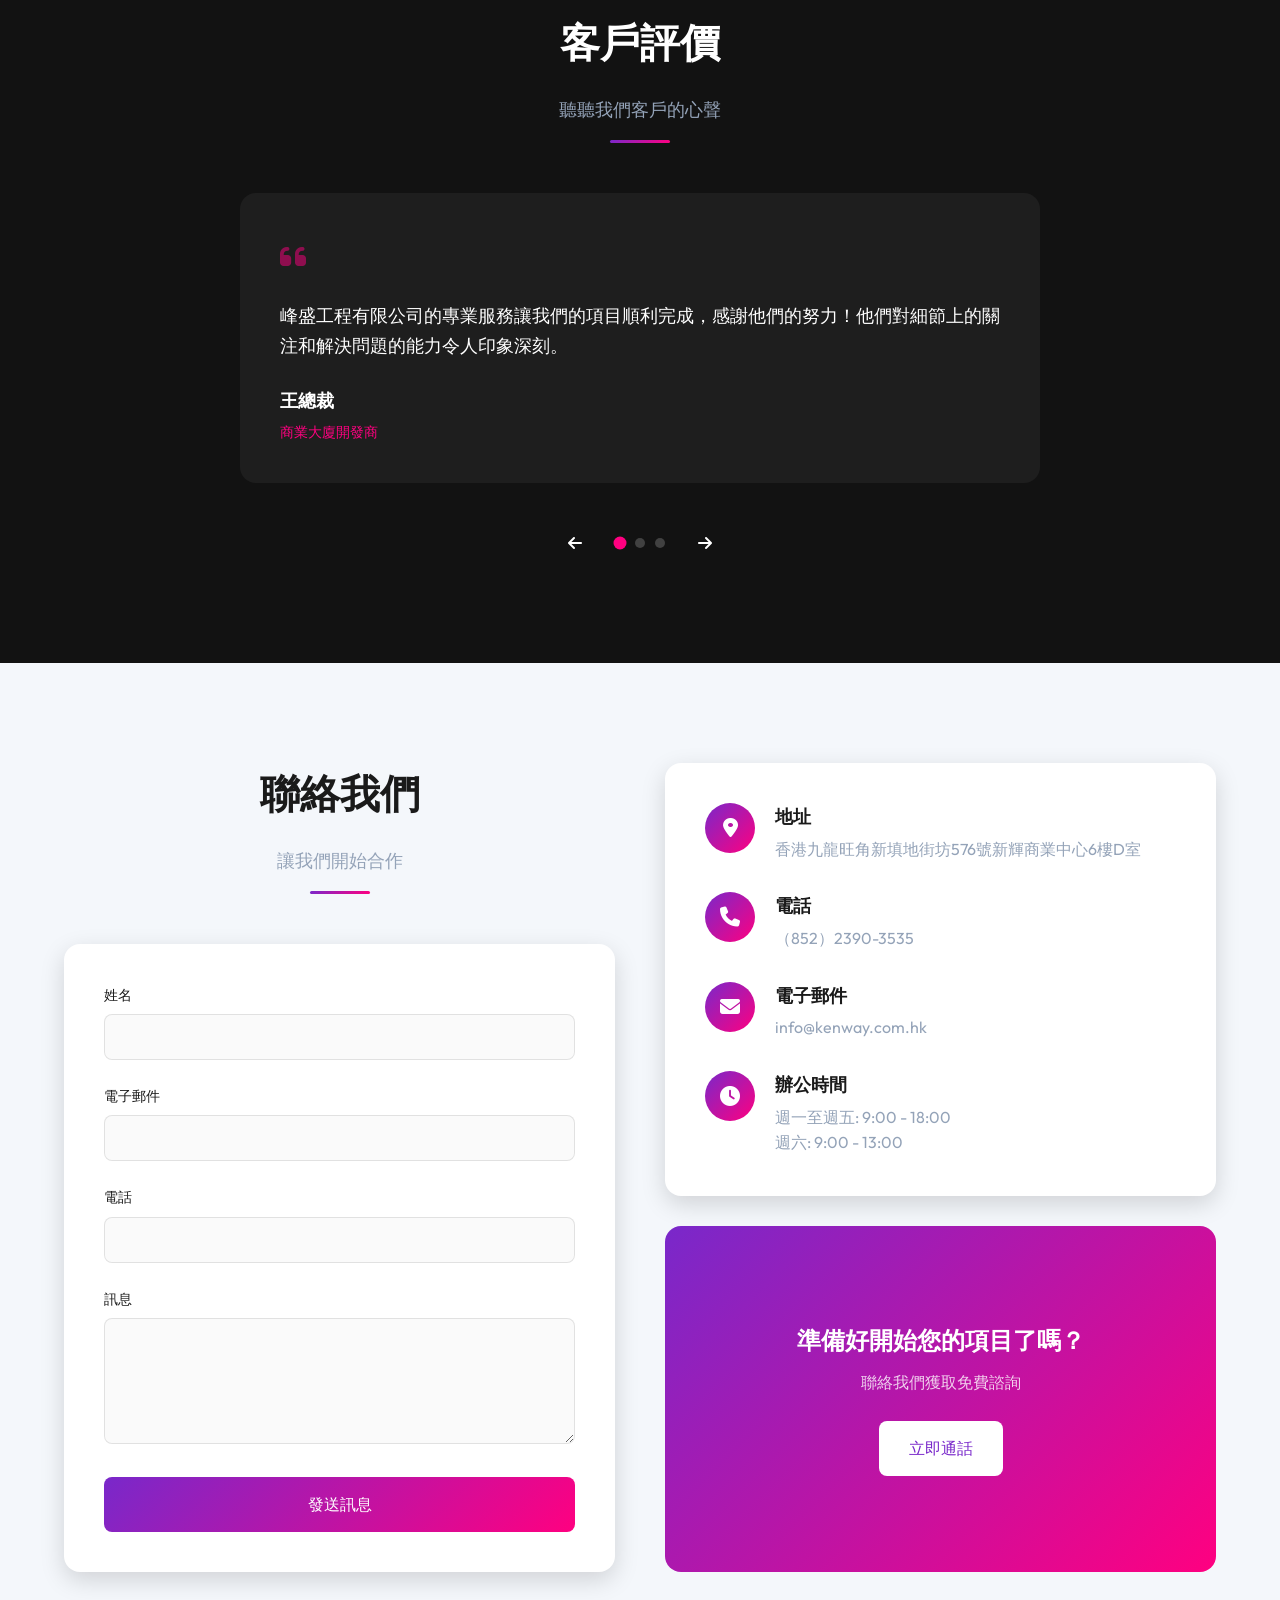
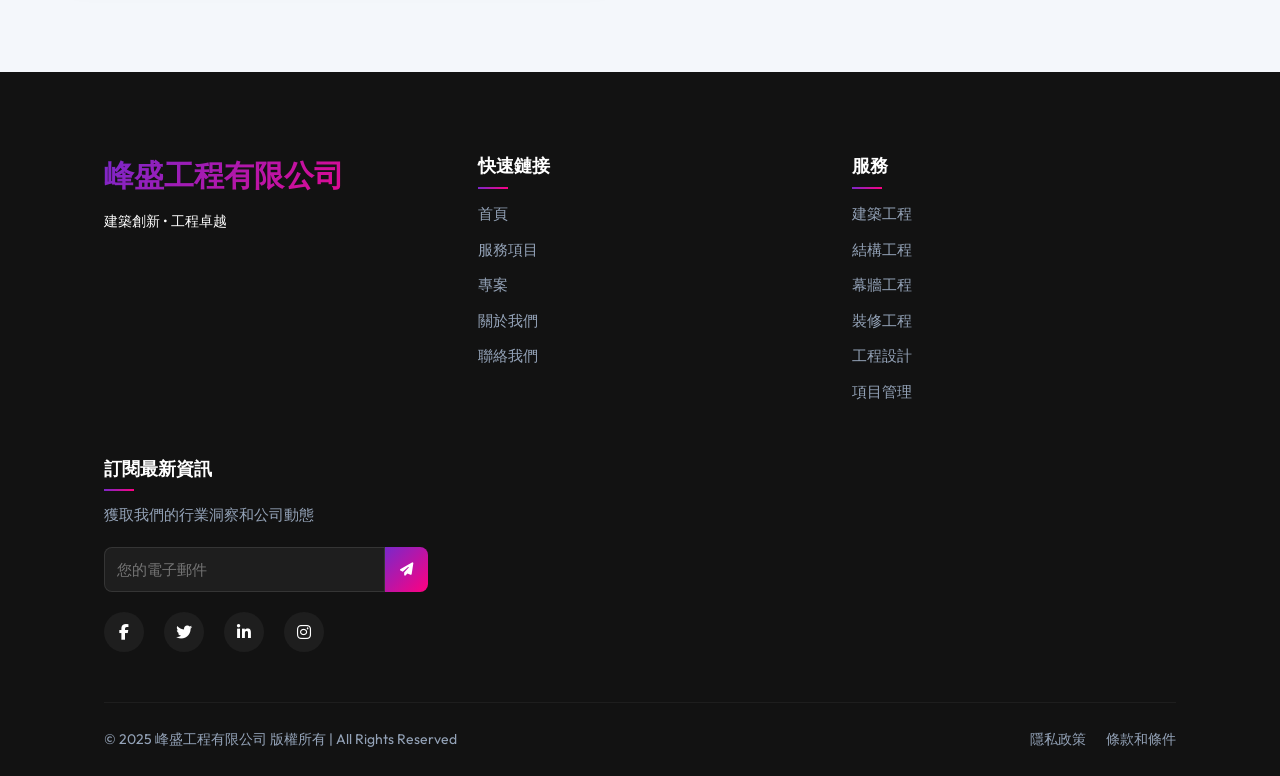
==== commit 036c70d1: "Update index.html" ====
--- a/index.html
+++ b/index.html
@@ -233,7 +233,7 @@
                             <img src="images/OP1.jpg" alt="商業中心專案">
                             <div class="project-overlay">
                                 <div class="project-details">
-                                    <h3>香港-港島區商業中心</h3>
+                                    <h3>香港-港島甲級區商業大廈</h3>
                                     <p>甲級商業大廈裝修 | 2025年完成</p>
                                     <a href="HK-Commercial.html" class="project-link">查看詳情</a>
                                 </div>
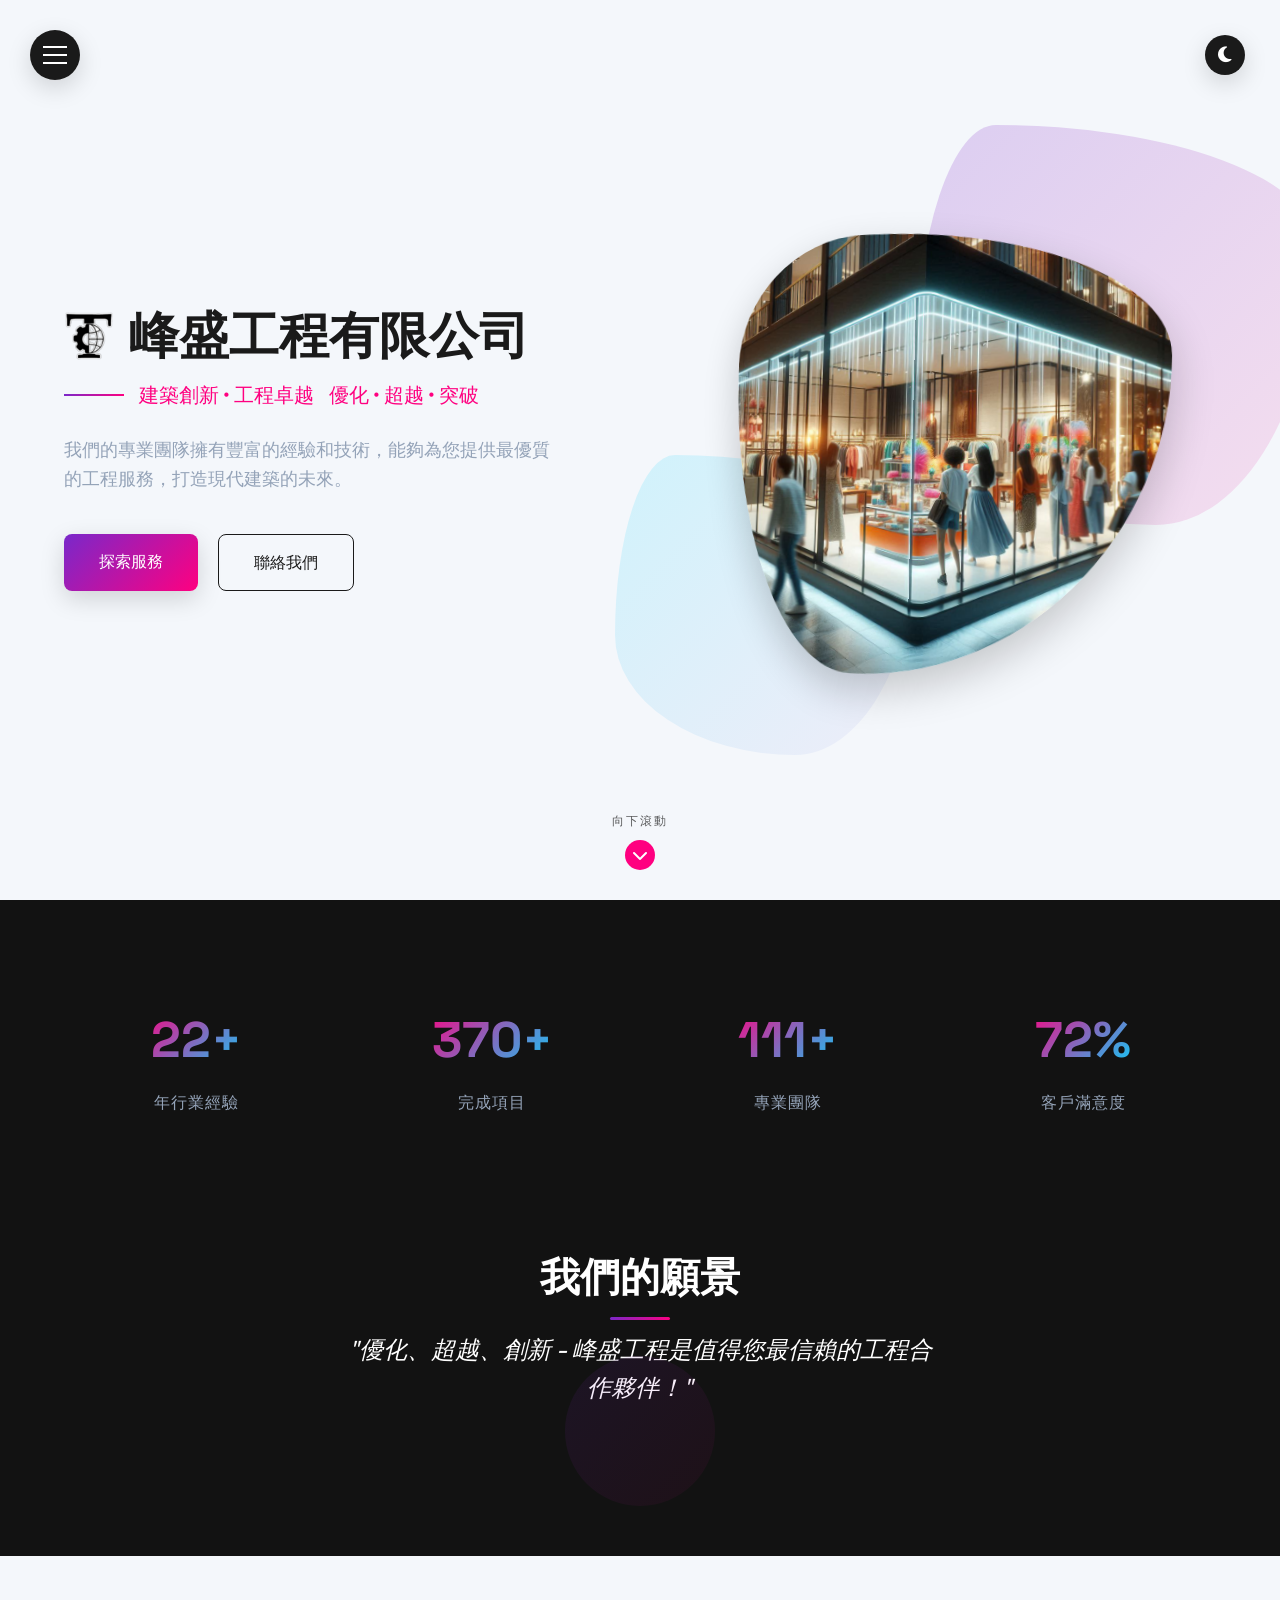
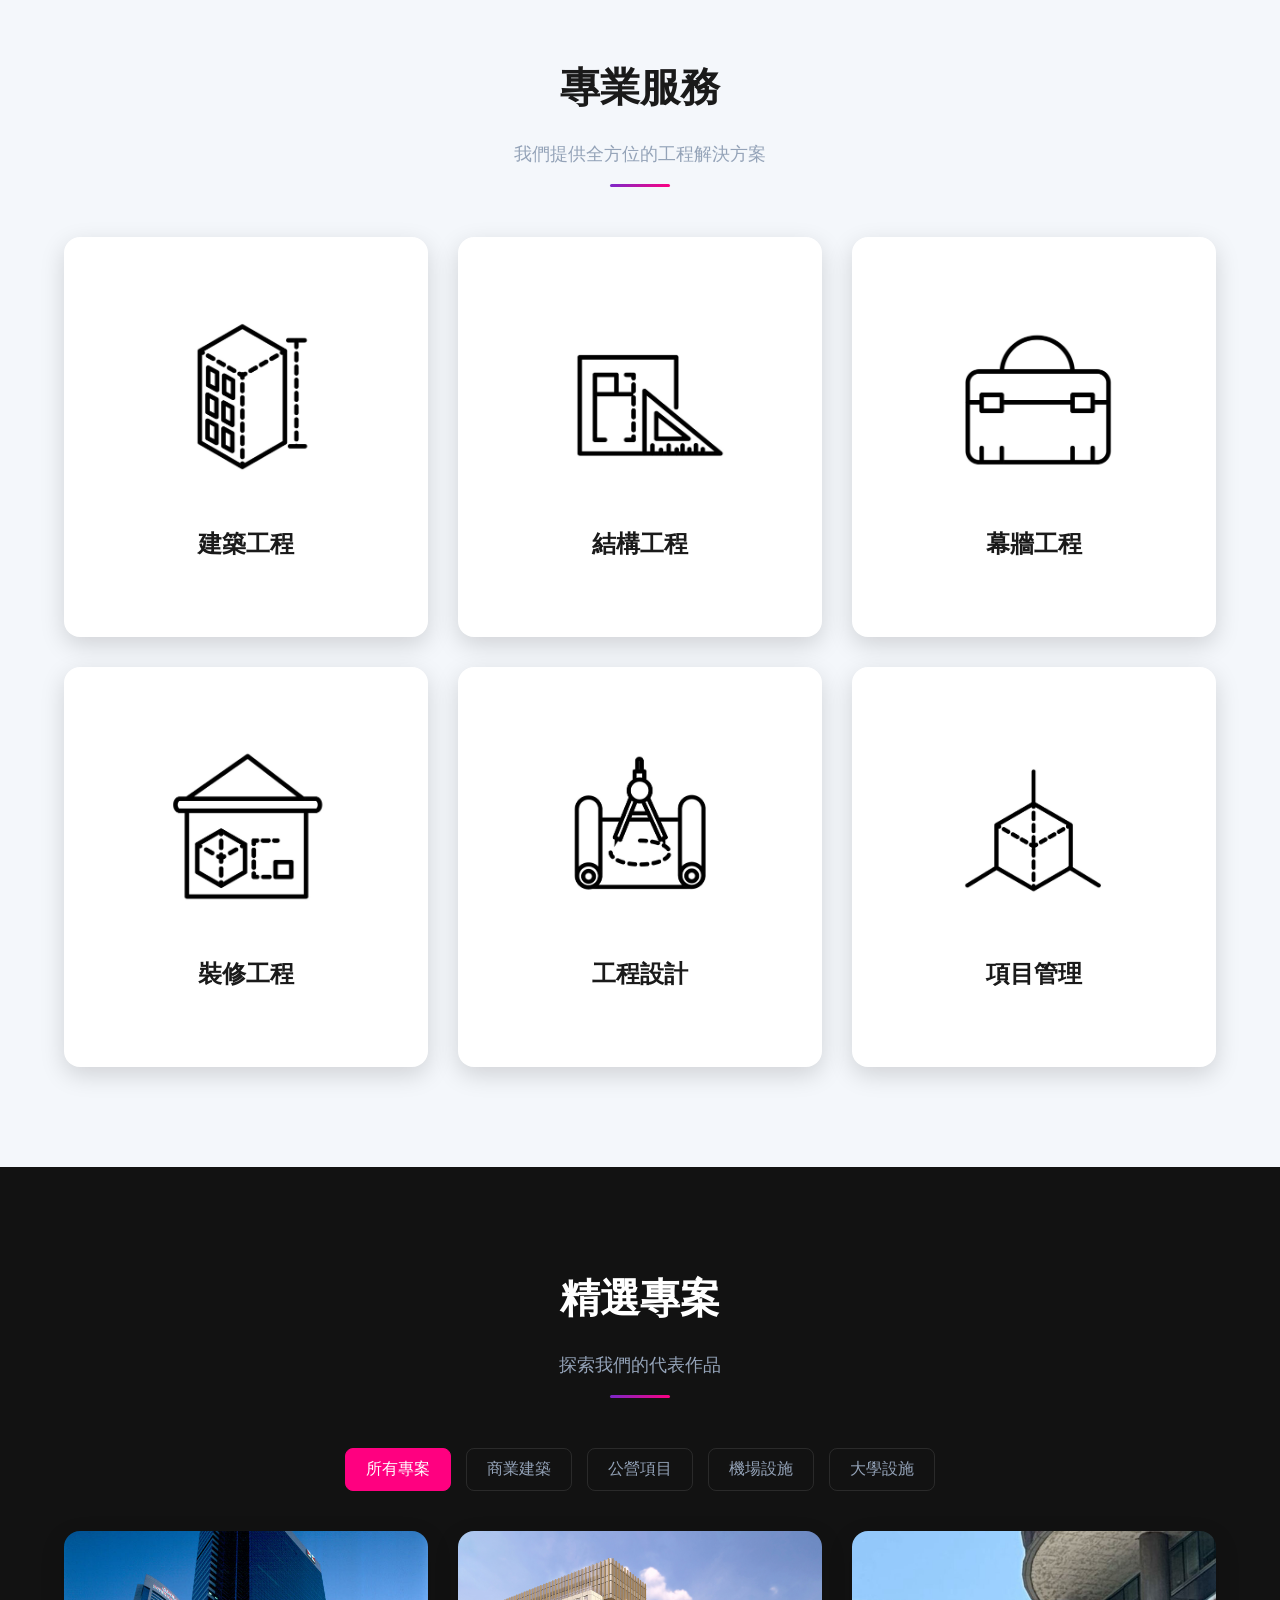
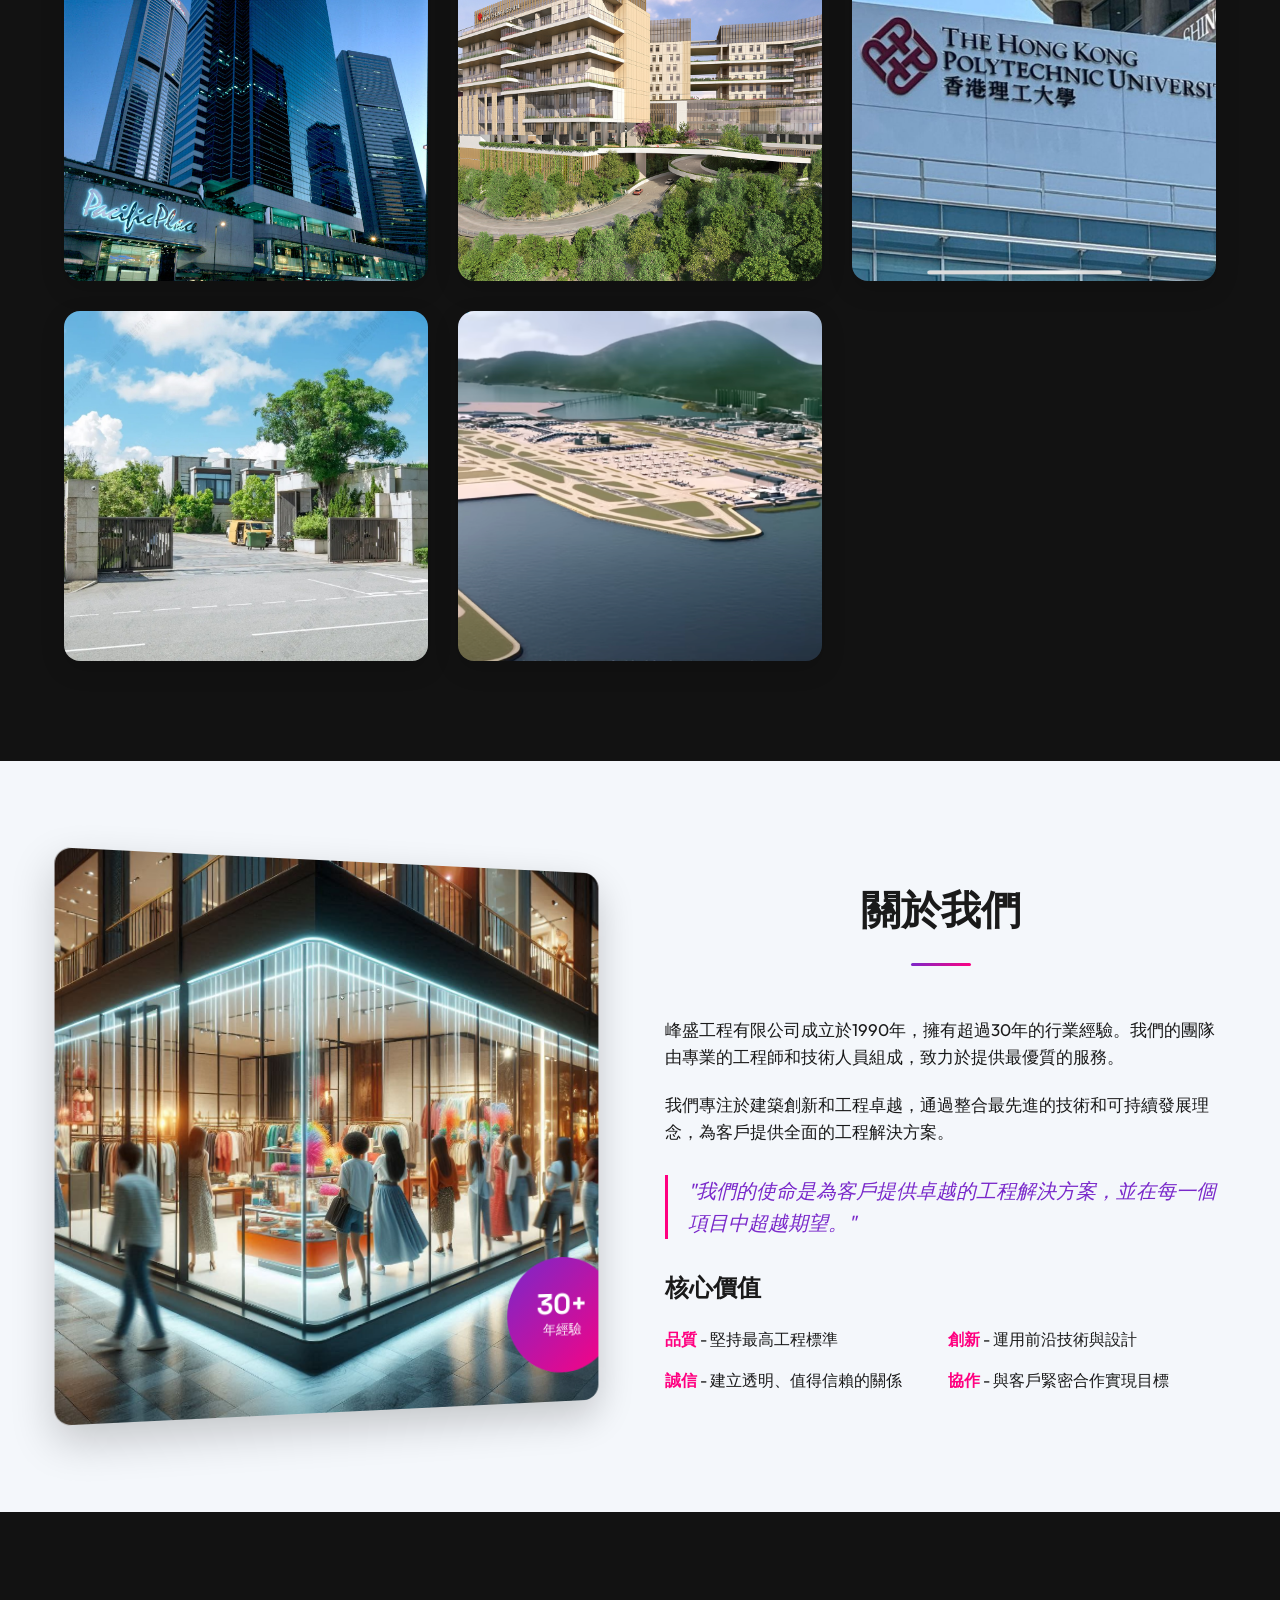
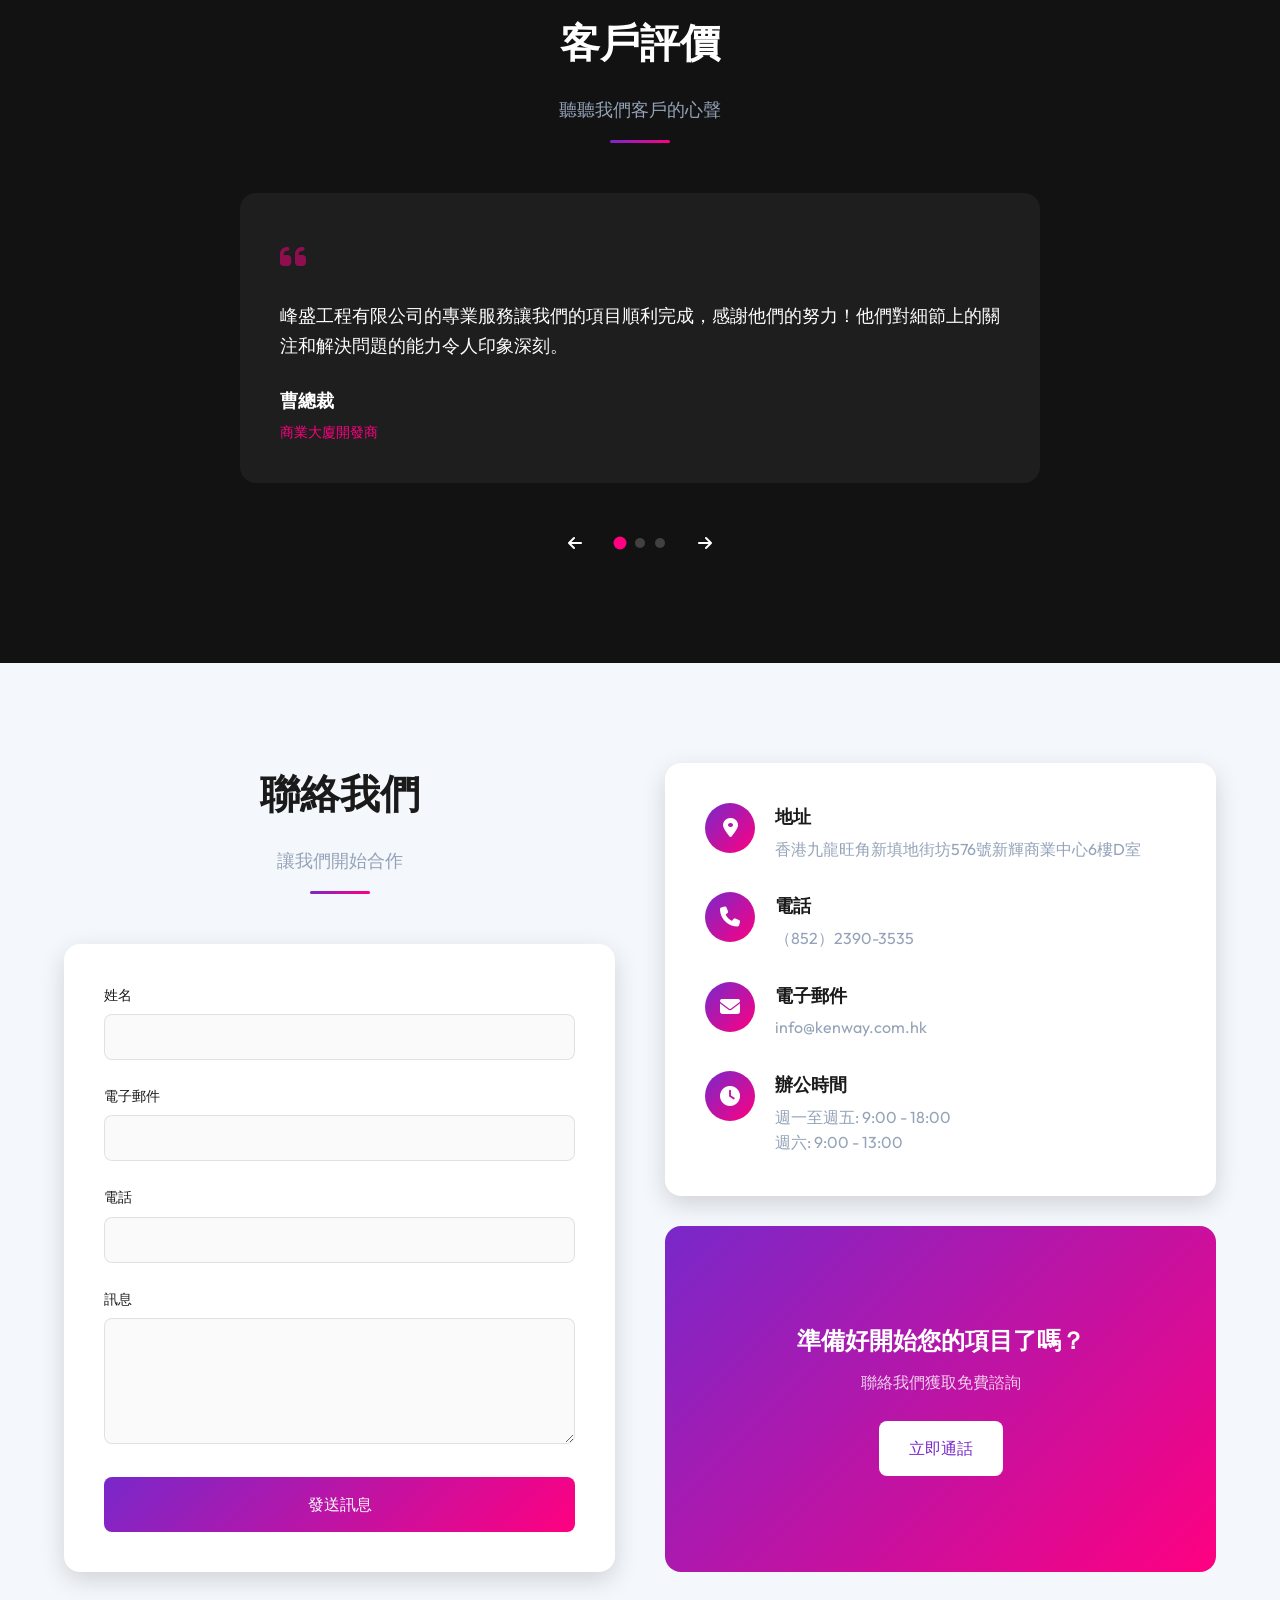
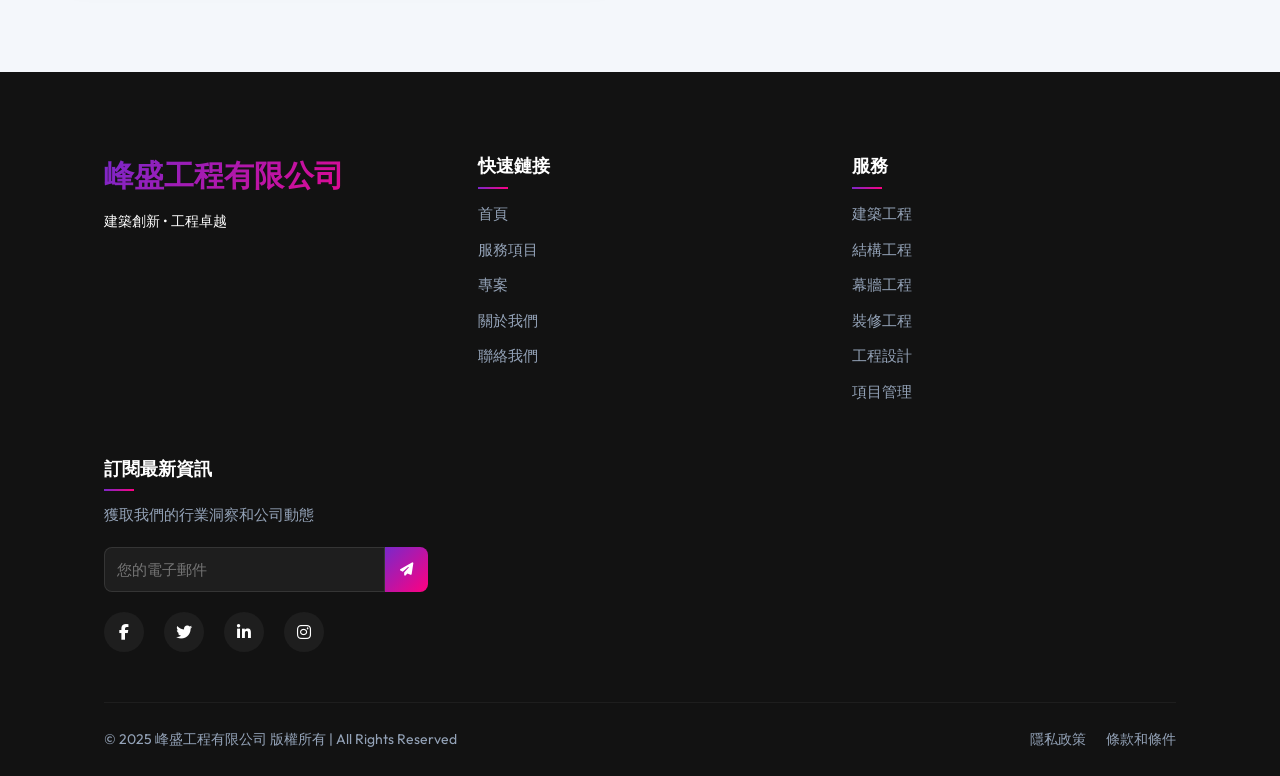
==== commit 0bf29c6d: "Update index.html" ====
--- a/index.html
+++ b/index.html
@@ -350,7 +350,7 @@
                         <p class="testimonial-text">峰盛工程有限公司的專業服務讓我們的項目順利完成，感謝他們的努力！他們對細節上的關注和解決問題的能力令人印象深刻。</p>
                         <div class="testimonial-author">
                             <div class="author-info">
-                                <h4>王總裁</h4>
+                                <h4>曹總裁</h4>
                                 <p>商業大廈開發商</p>
                             </div>
                         </div>
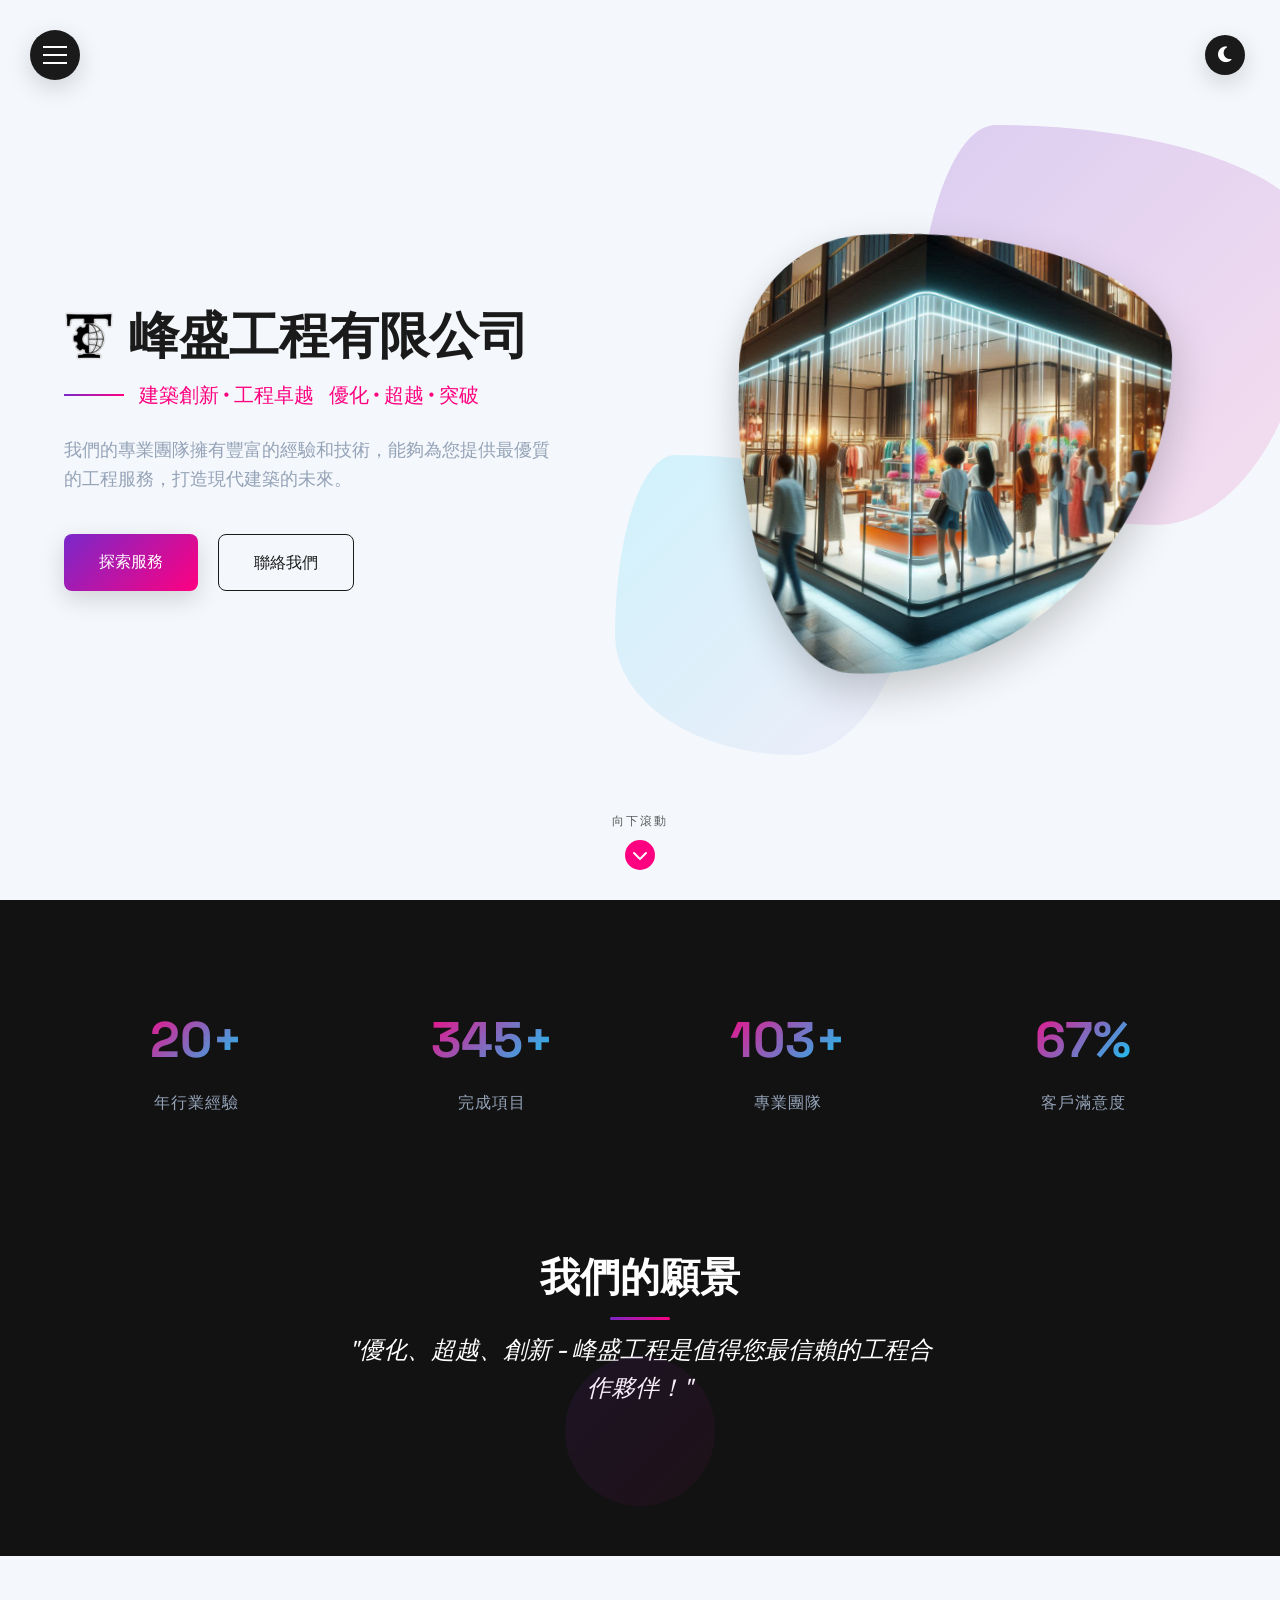
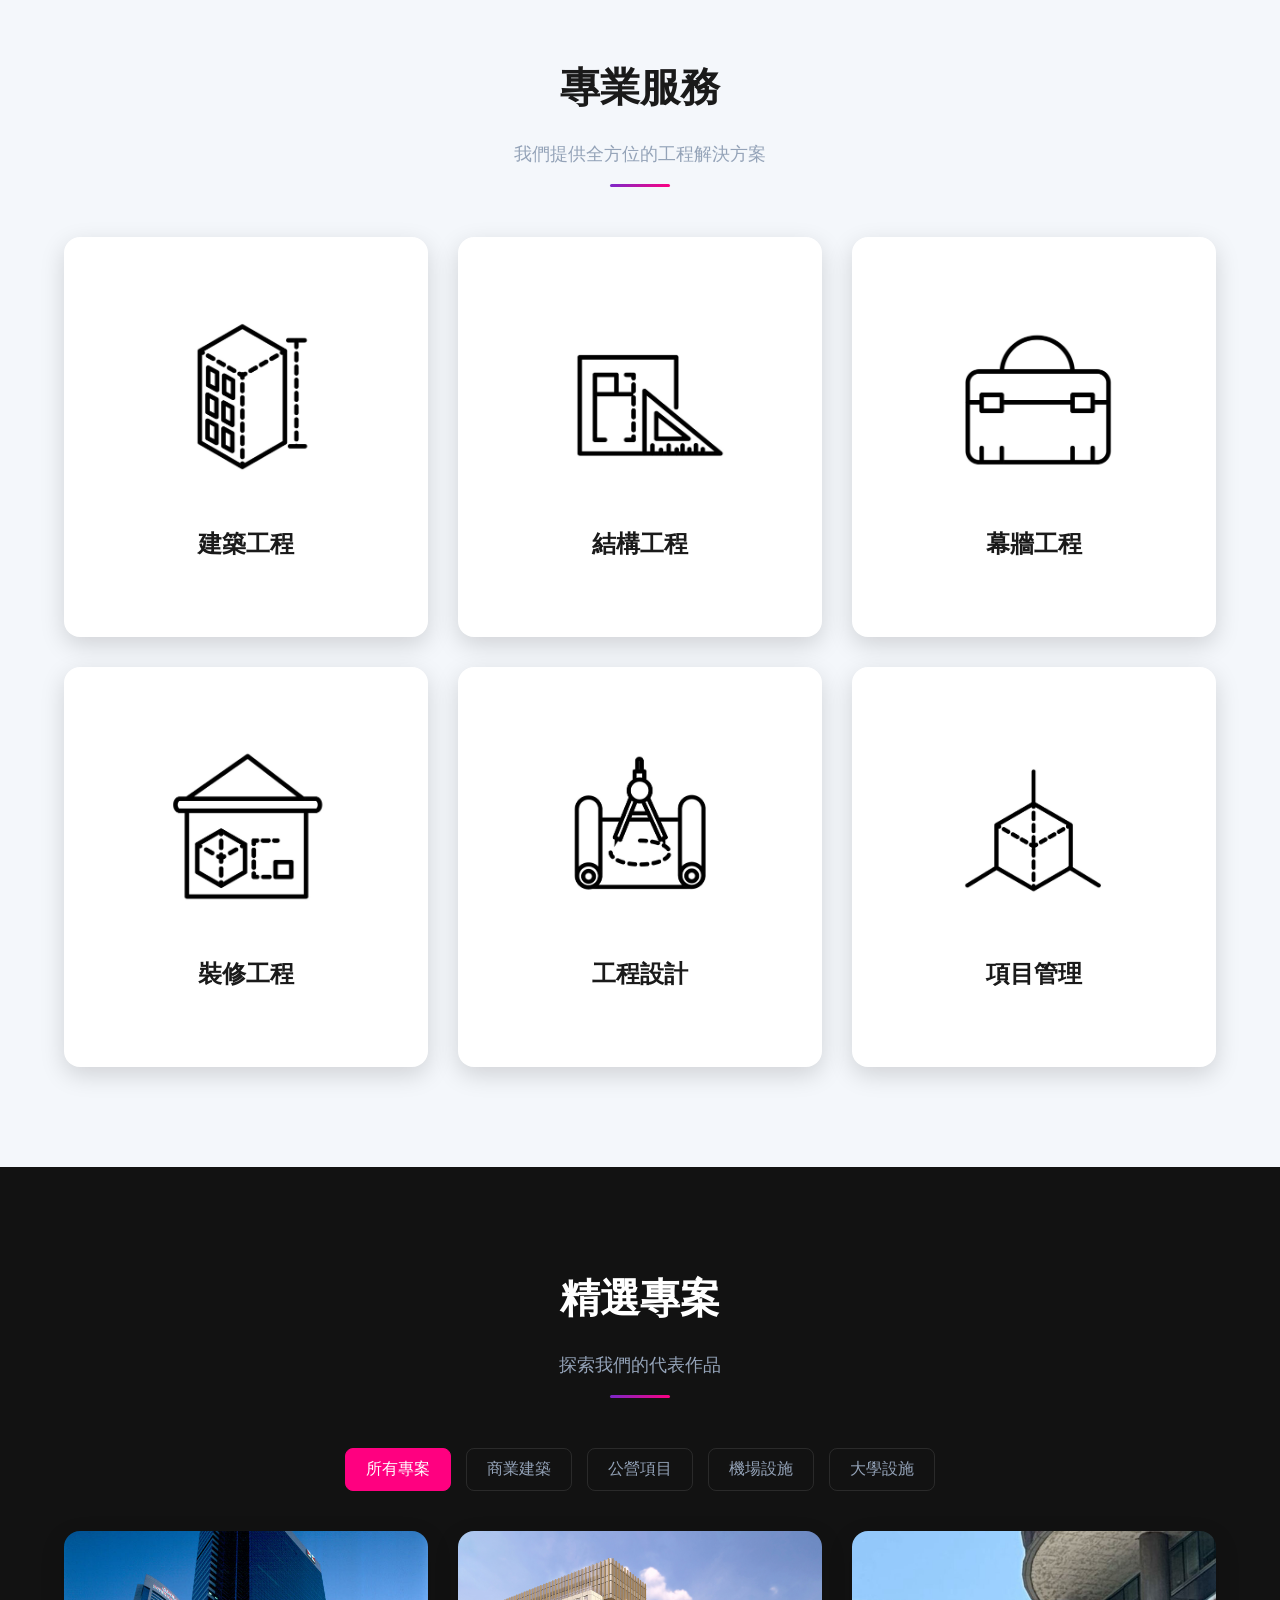
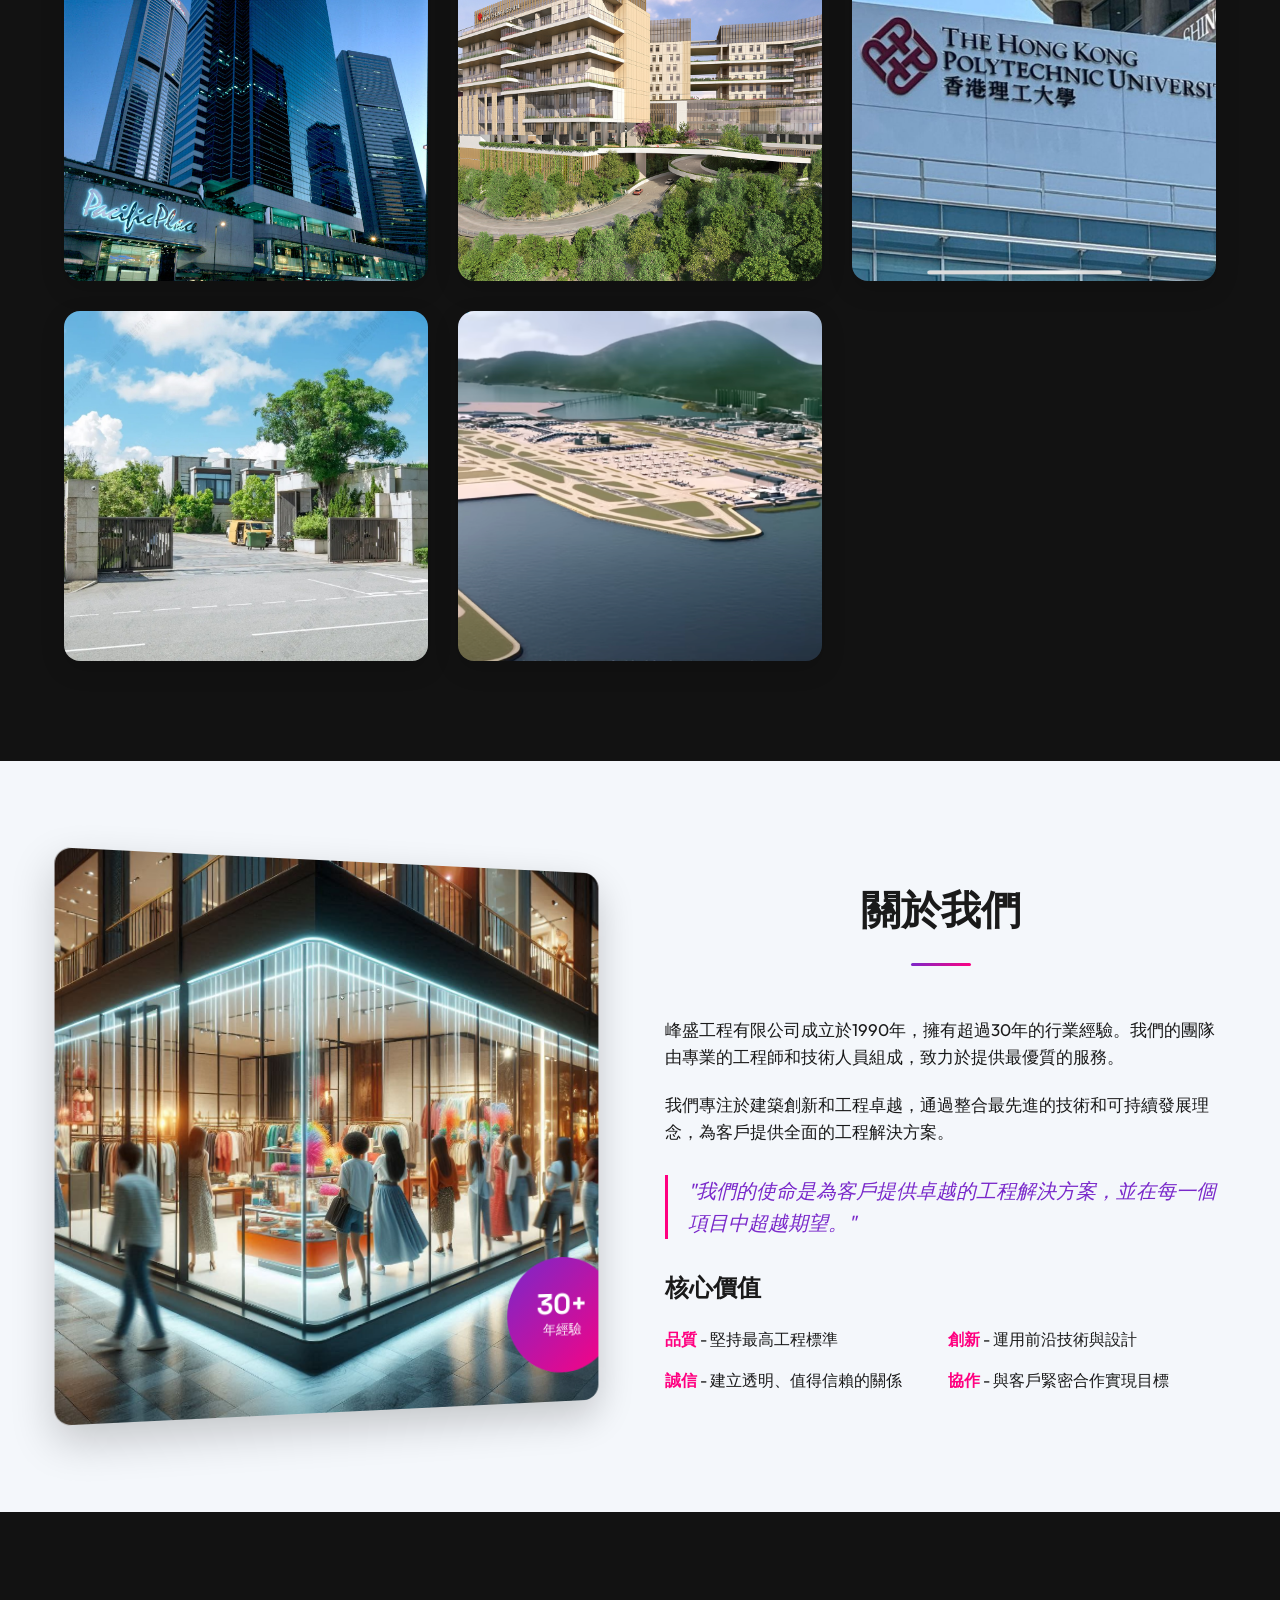
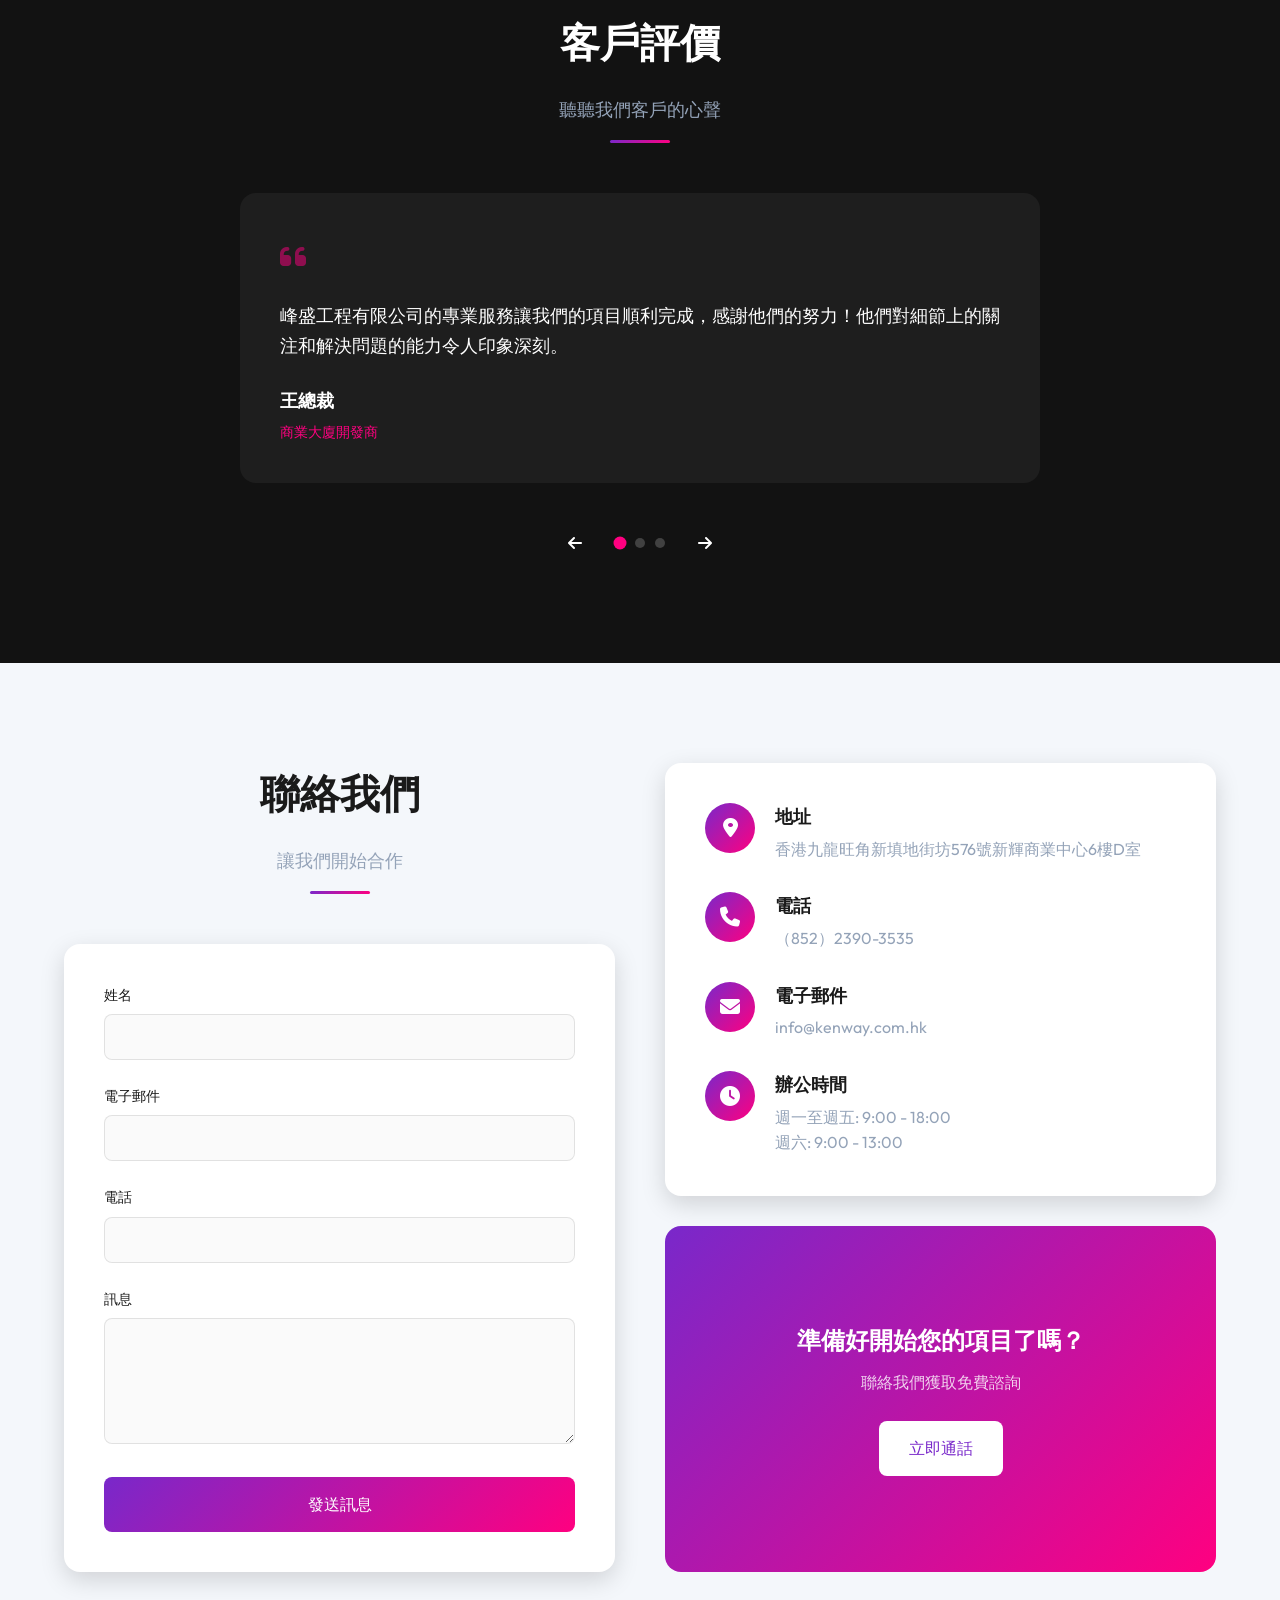
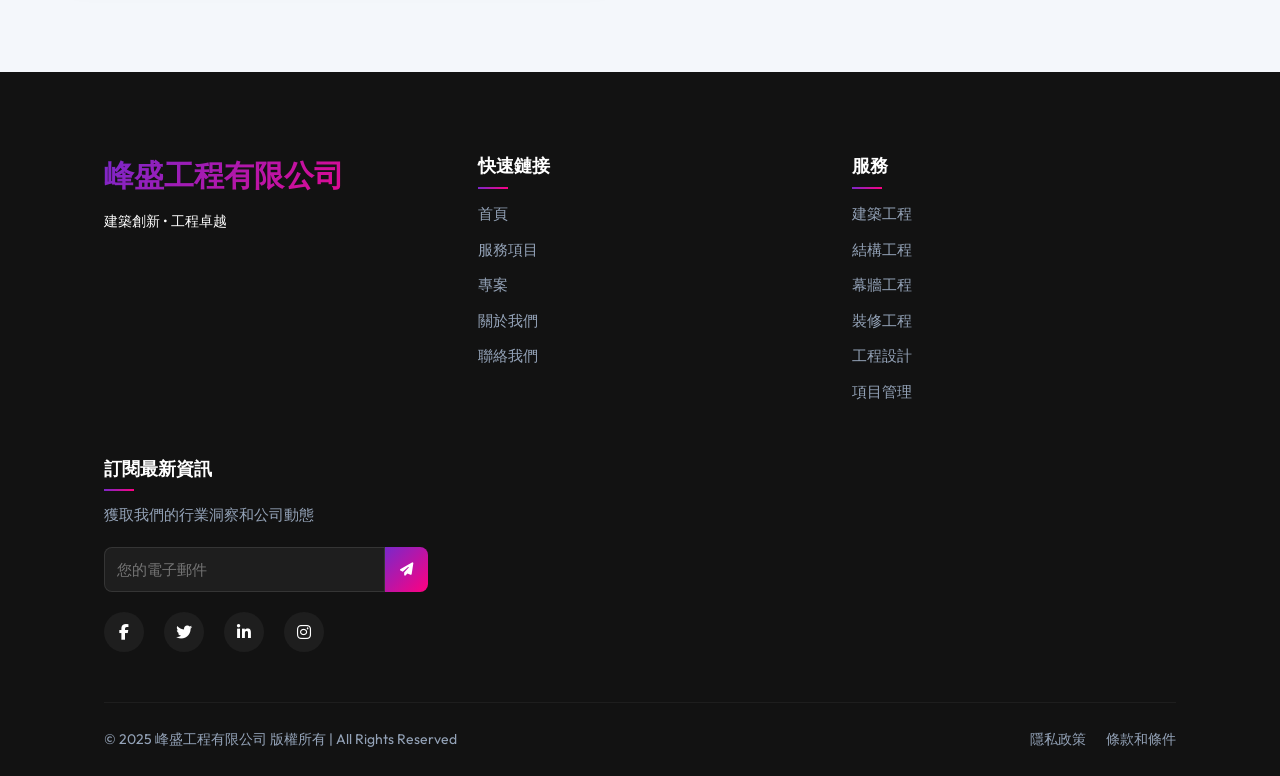
==== commit a435db04: "Add files via upload" ====
--- a/index.html
+++ b/index.html
@@ -38,7 +38,7 @@
         </div>
         <div class="nav-menu">
             <div class="nav-brand">
-                <div class="logo">峰盛工程有限公司</div>
+                <div class="logo">峰盛</div>
                 <div class="logo-text">TOP CHANCE ENGINEERING</div>
             </div>
             <nav>
@@ -233,7 +233,7 @@
                             <img src="images/OP1.jpg" alt="商業中心專案">
                             <div class="project-overlay">
                                 <div class="project-details">
-                                    <h3>香港-港島甲級區商業大廈</h3>
+                                    <h3>香港-港島區商業中心</h3>
                                     <p>甲級商業大廈裝修 | 2025年完成</p>
                                     <a href="HK-Commercial.html" class="project-link">查看詳情</a>
                                 </div>
@@ -350,7 +350,7 @@
                         <p class="testimonial-text">峰盛工程有限公司的專業服務讓我們的項目順利完成，感謝他們的努力！他們對細節上的關注和解決問題的能力令人印象深刻。</p>
                         <div class="testimonial-author">
                             <div class="author-info">
-                                <h4>曹總裁</h4>
+                                <h4>王總裁</h4>
                                 <p>商業大廈開發商</p>
                             </div>
                         </div>
@@ -529,8 +529,8 @@
             <div class="footer-bottom">
                 <p>&copy; 2025 峰盛工程有限公司 版權所有 | All Rights Reserved</p>
                 <div class="footer-legal">
-                    <a href="#">隱私政策</a>
-                    <a href="#">條款和條件</a>
+                    <a href="privacy-policy.html">隱私政策</a>
+                    <a href="terms-conditions.html">條款和條件</a>
                 </div>
             </div>
         </div>
@@ -556,4 +556,4 @@
         });
     </script>
 </body>
-</html>
+</html>
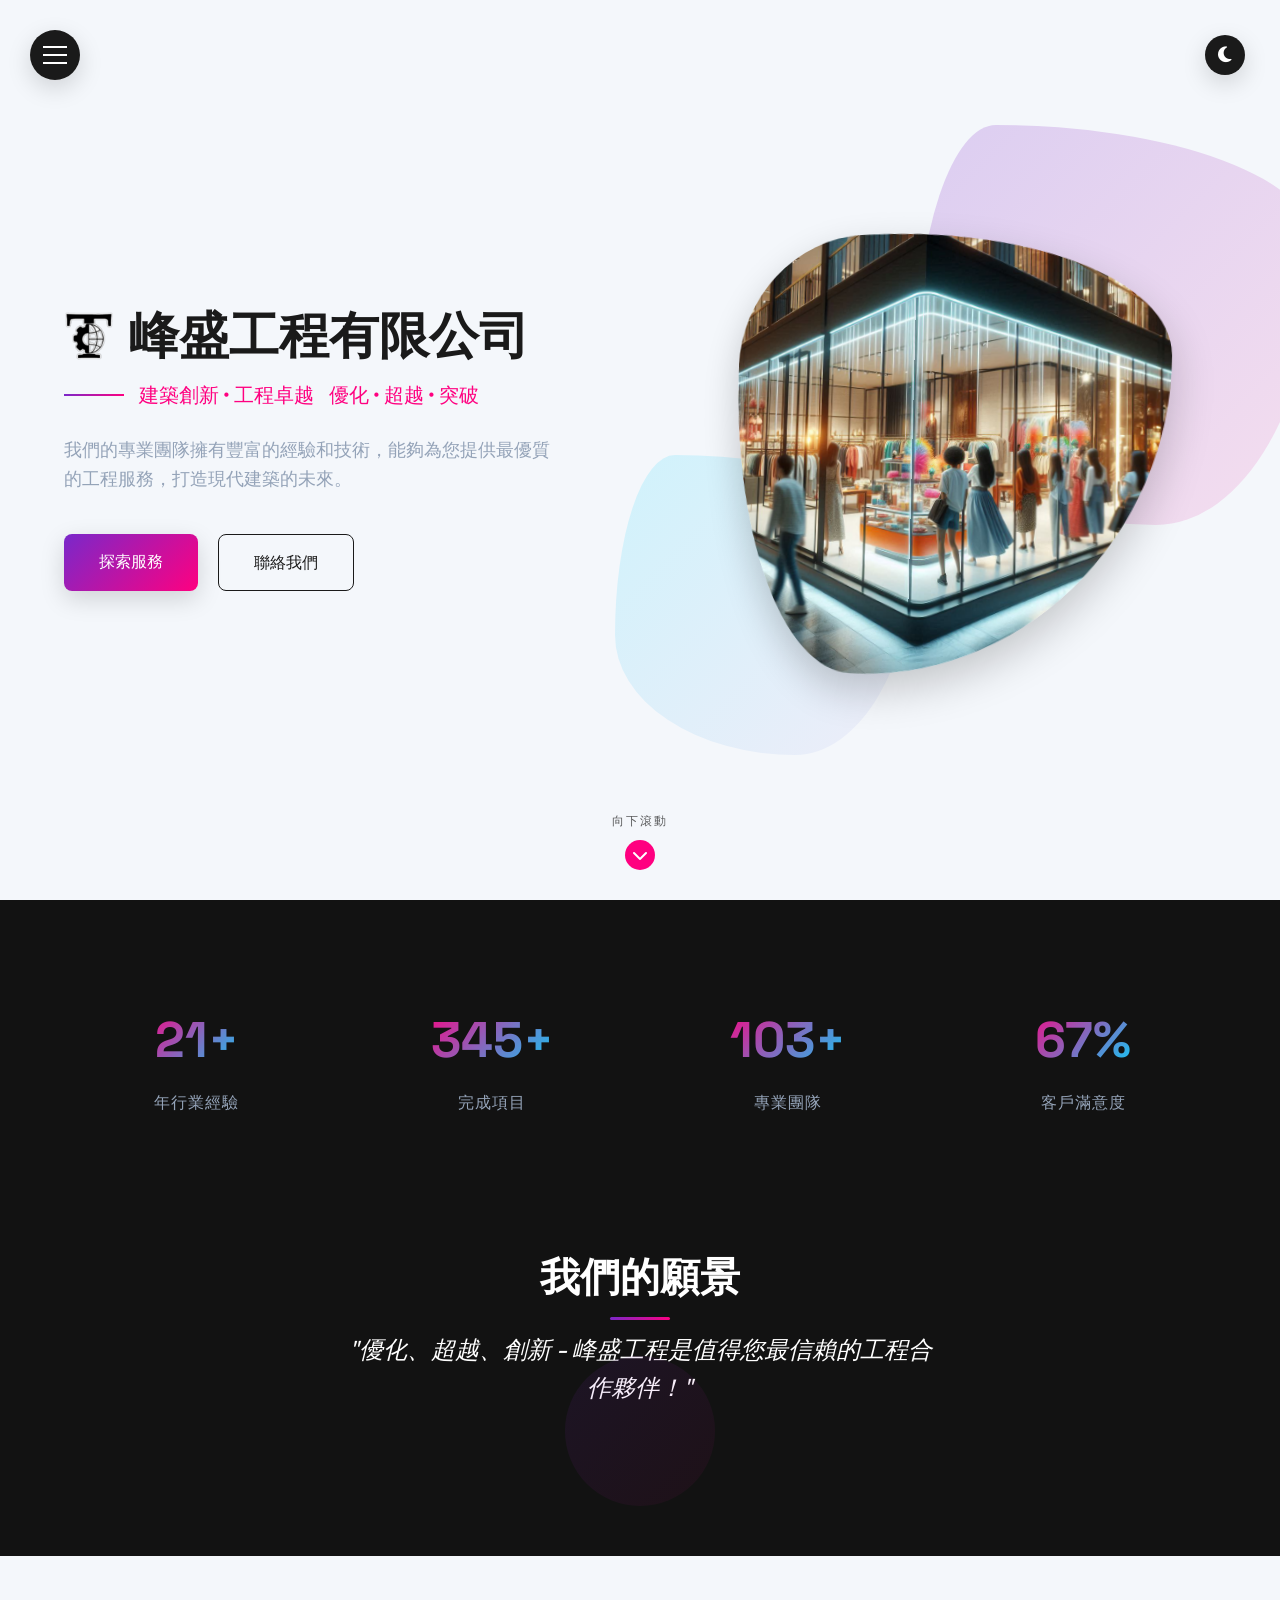
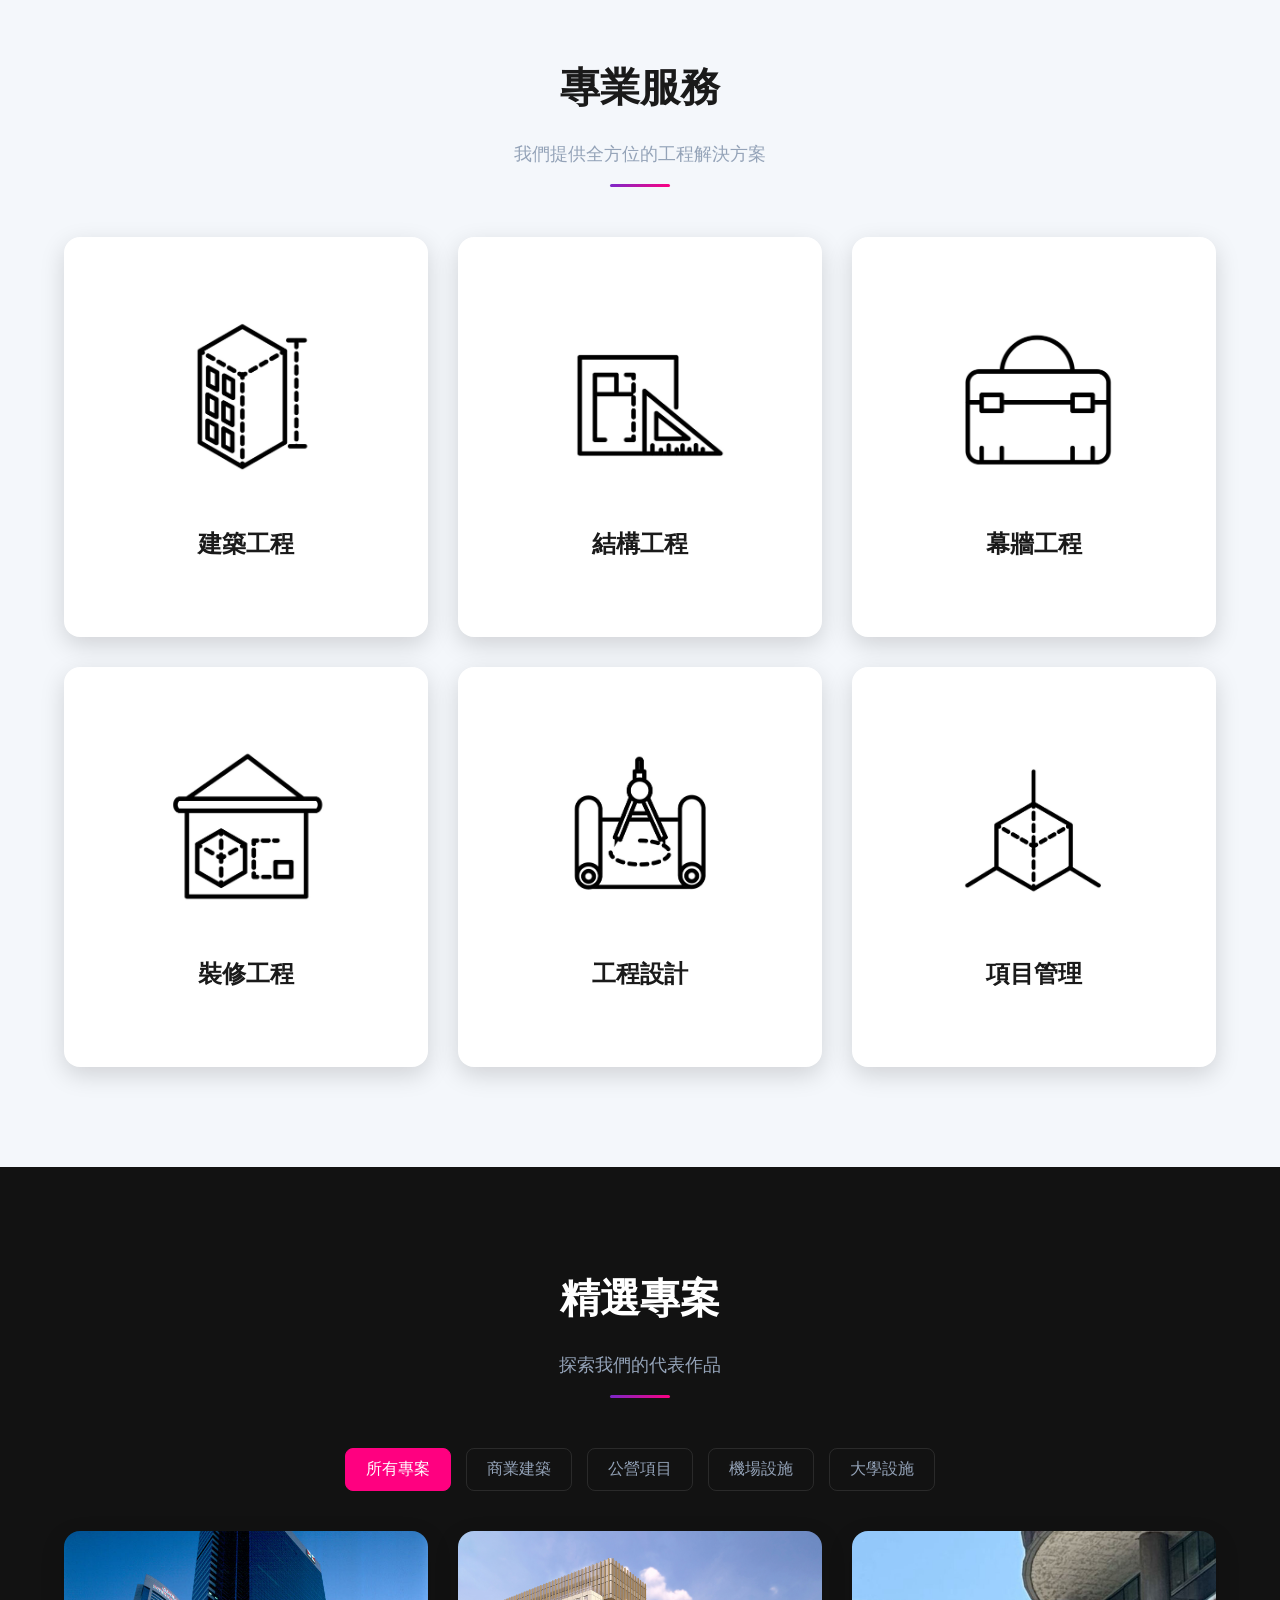
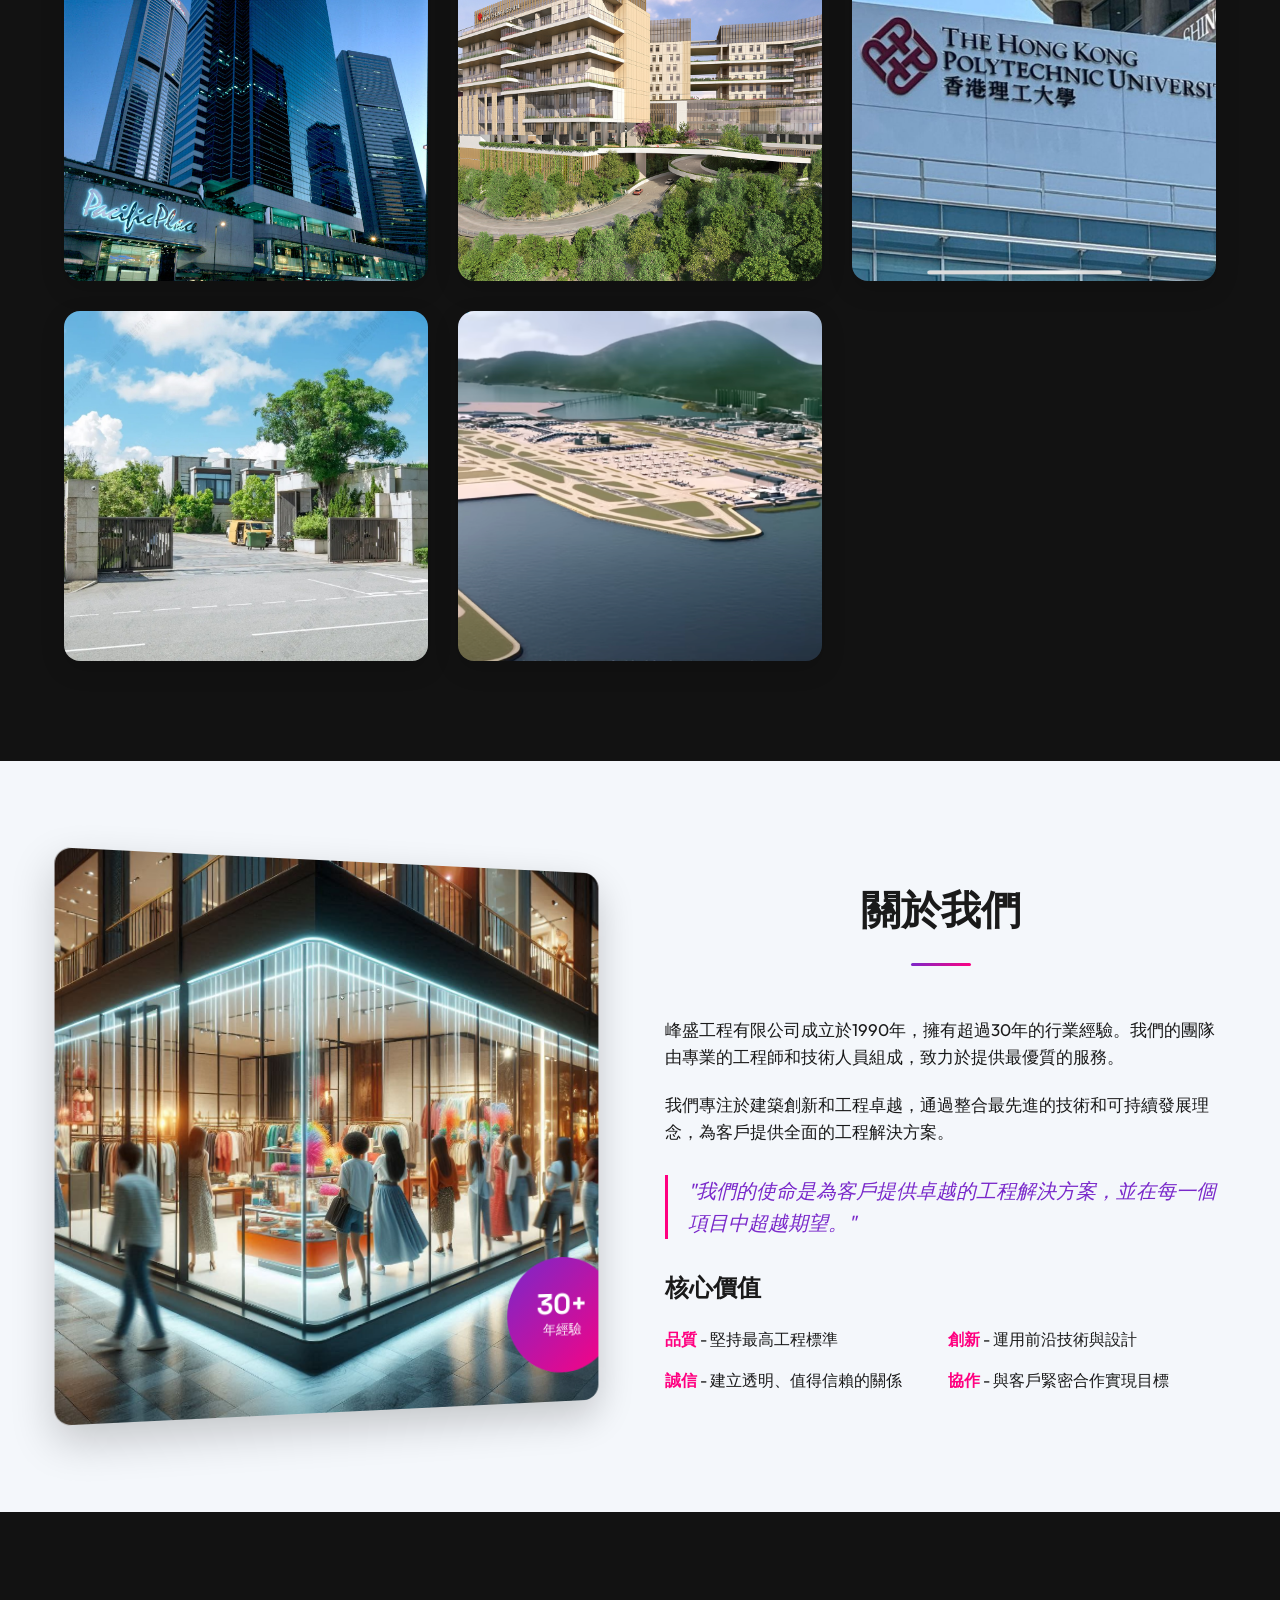
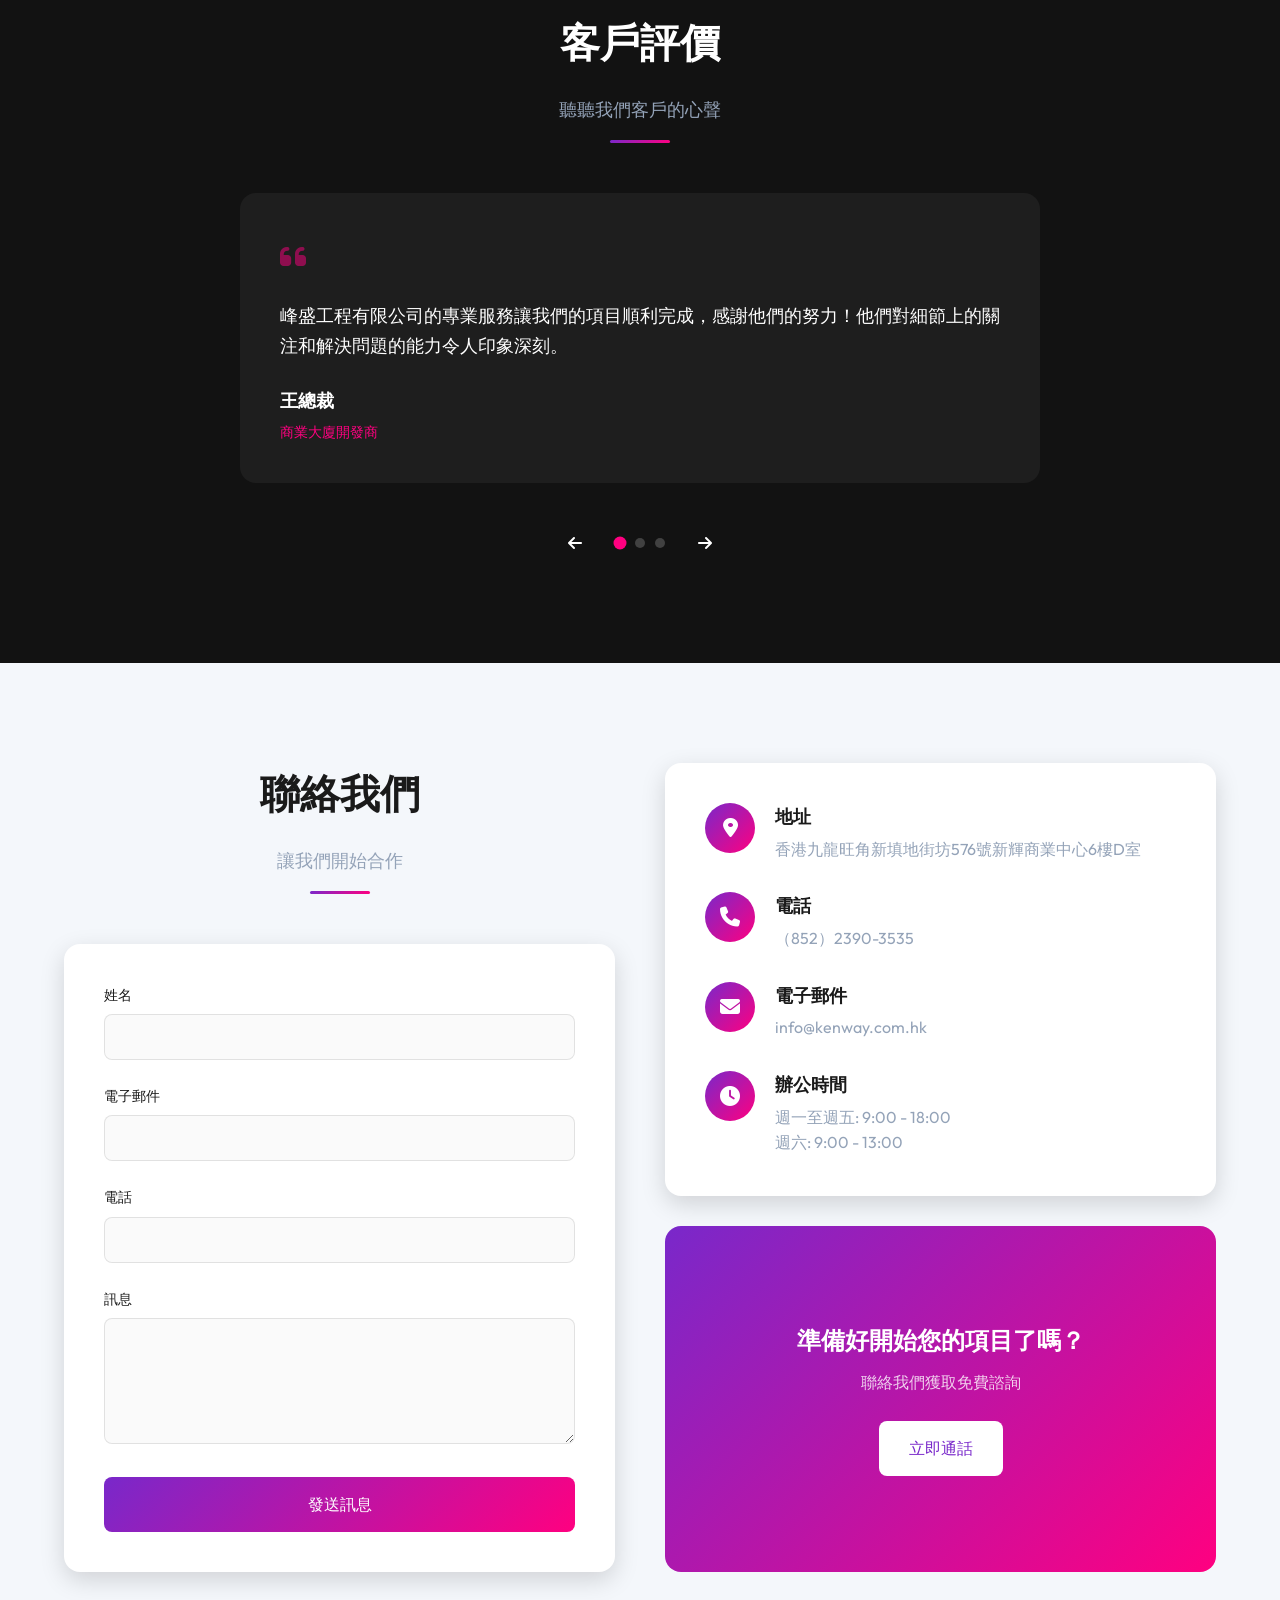
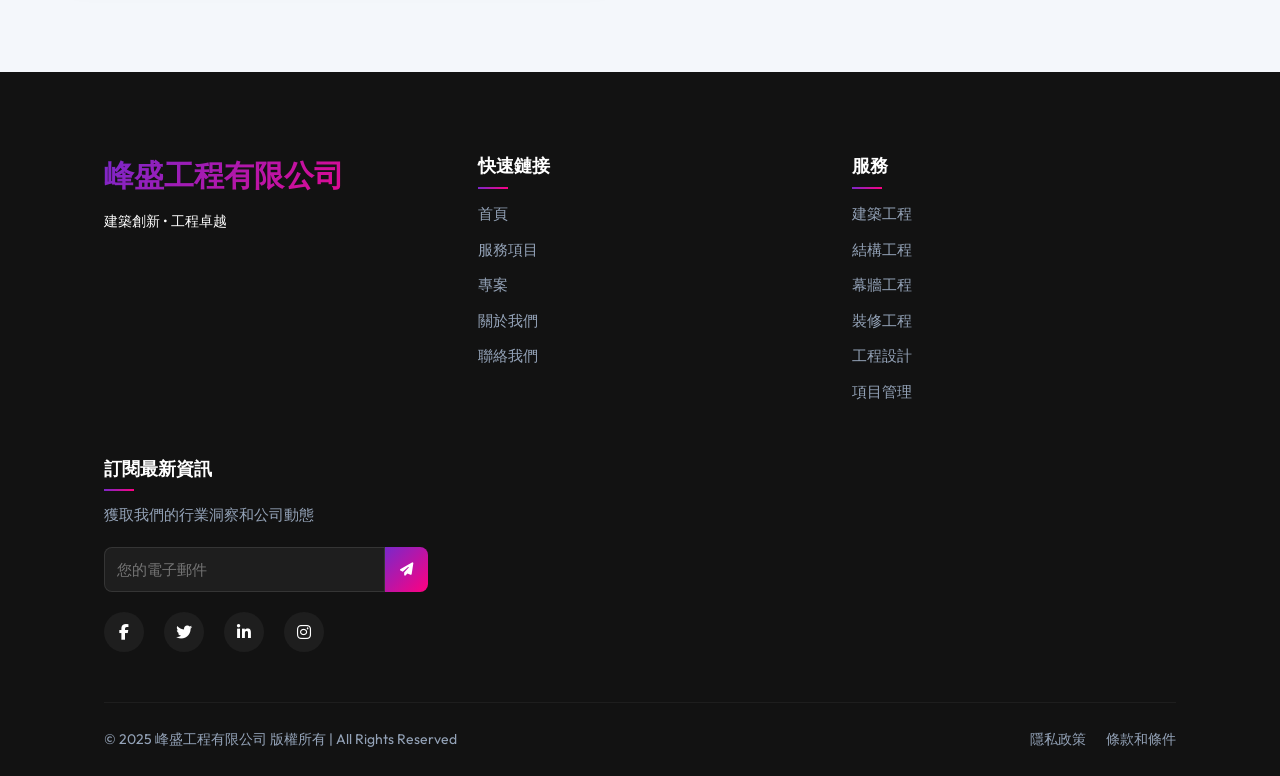
==== commit e8e8fdc9: "Add files via upload" ====
--- a/index.html
+++ b/index.html
@@ -38,7 +38,7 @@
         </div>
         <div class="nav-menu">
             <div class="nav-brand">
-                <div class="logo">峰盛</div>
+                <div class="logo">峰盛工程有限公司</div>
                 <div class="logo-text">TOP CHANCE ENGINEERING</div>
             </div>
             <nav>
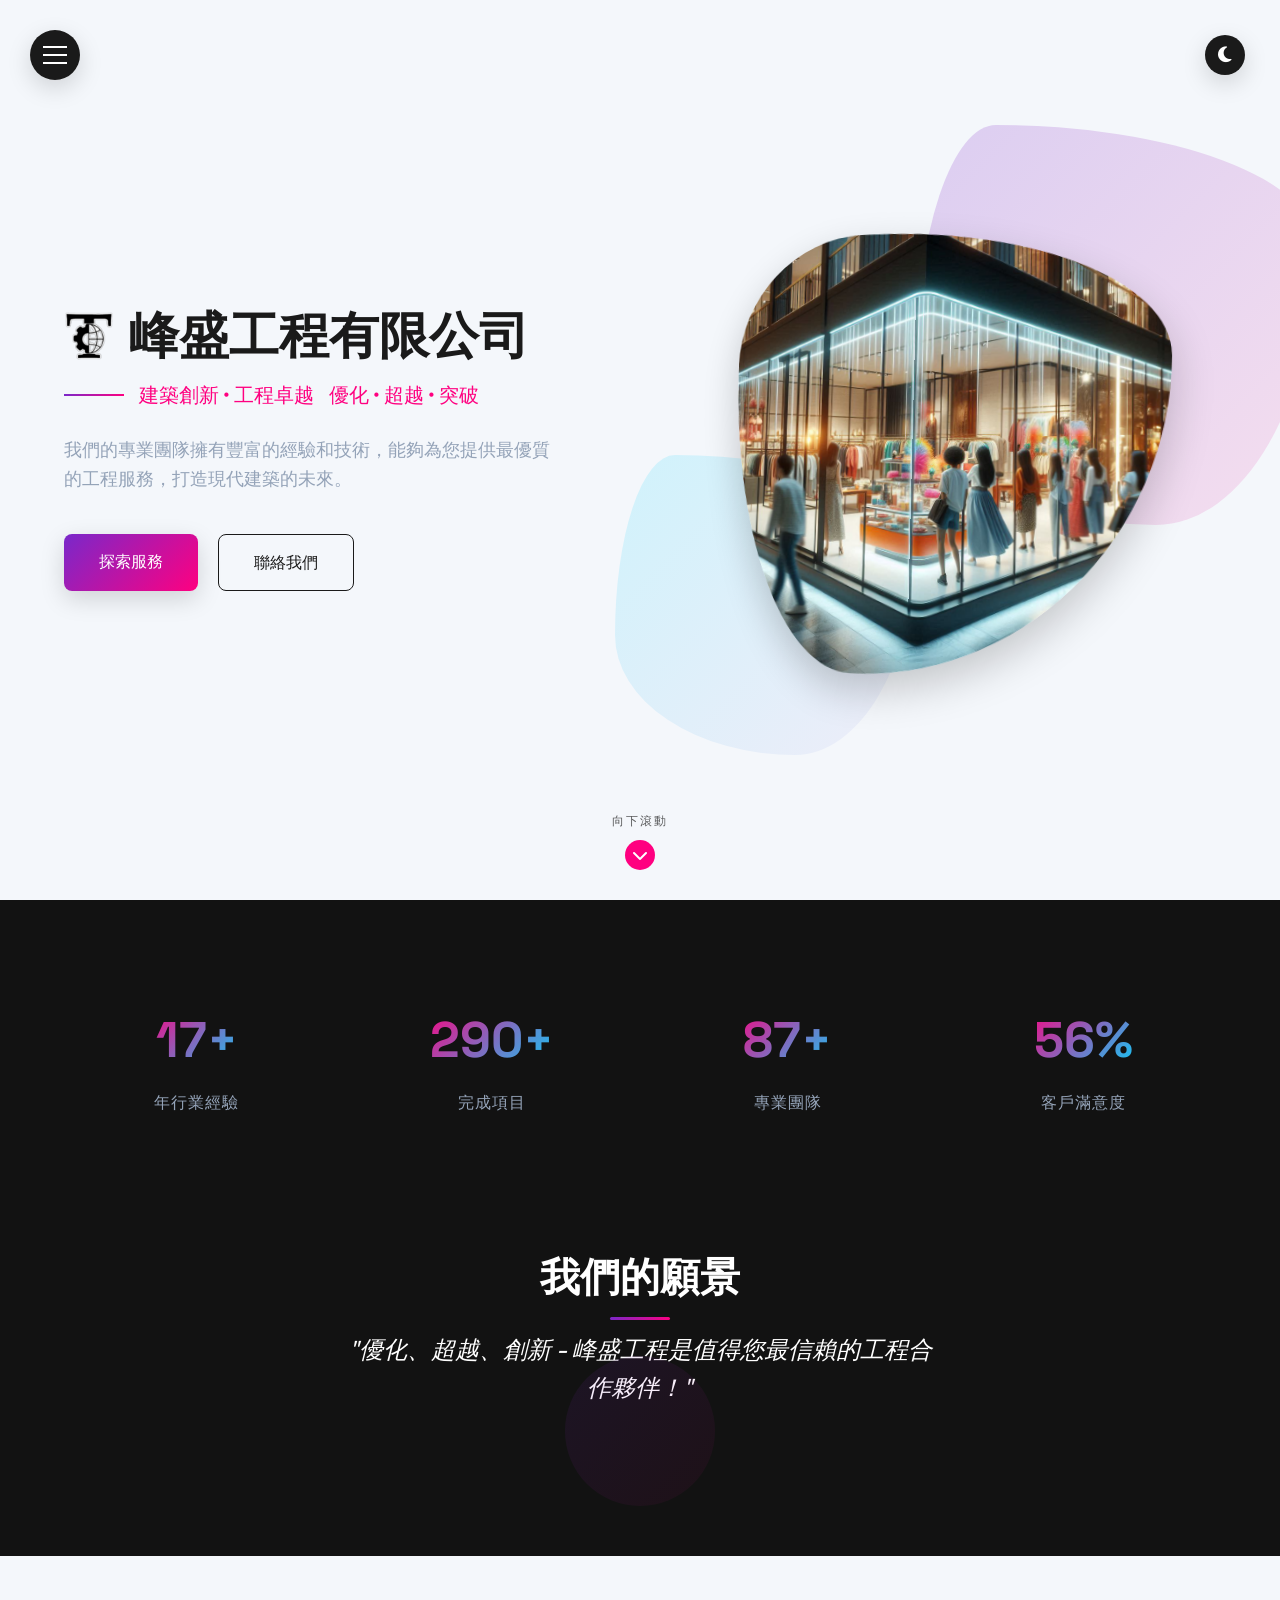
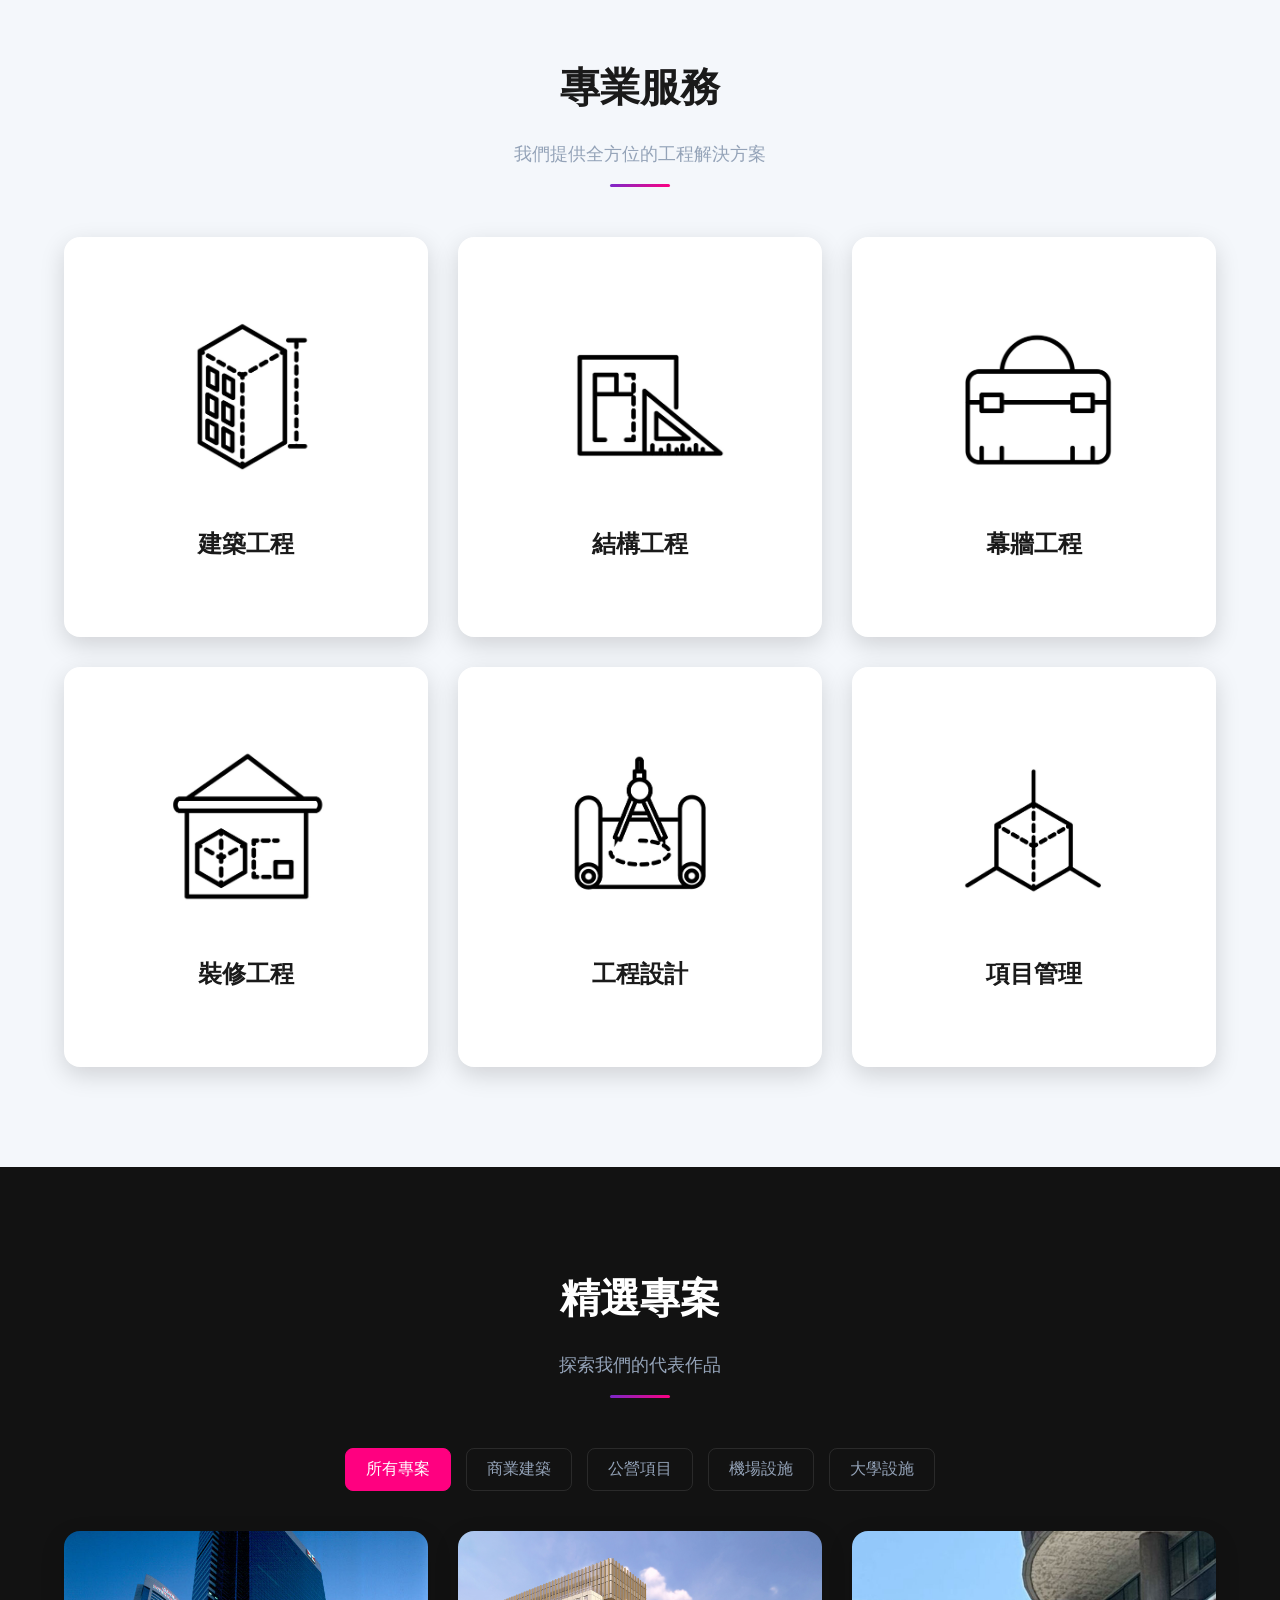
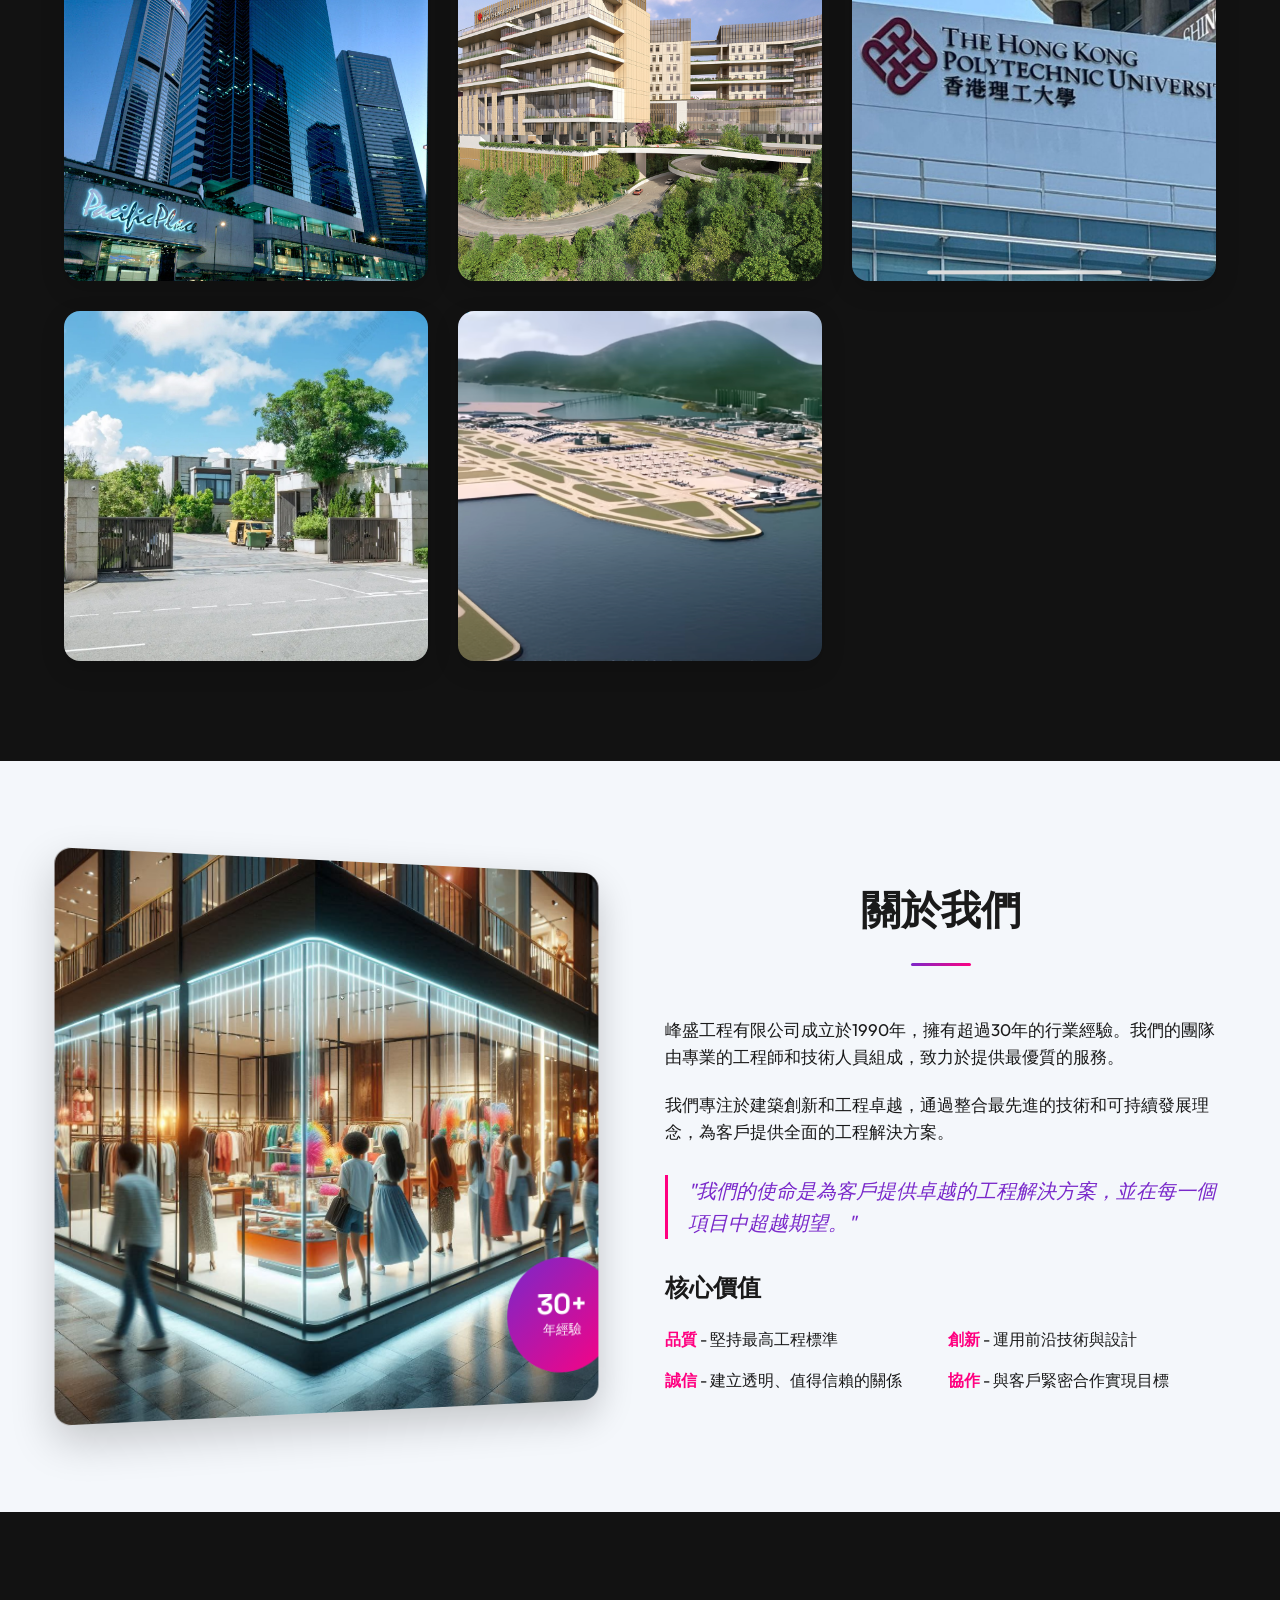
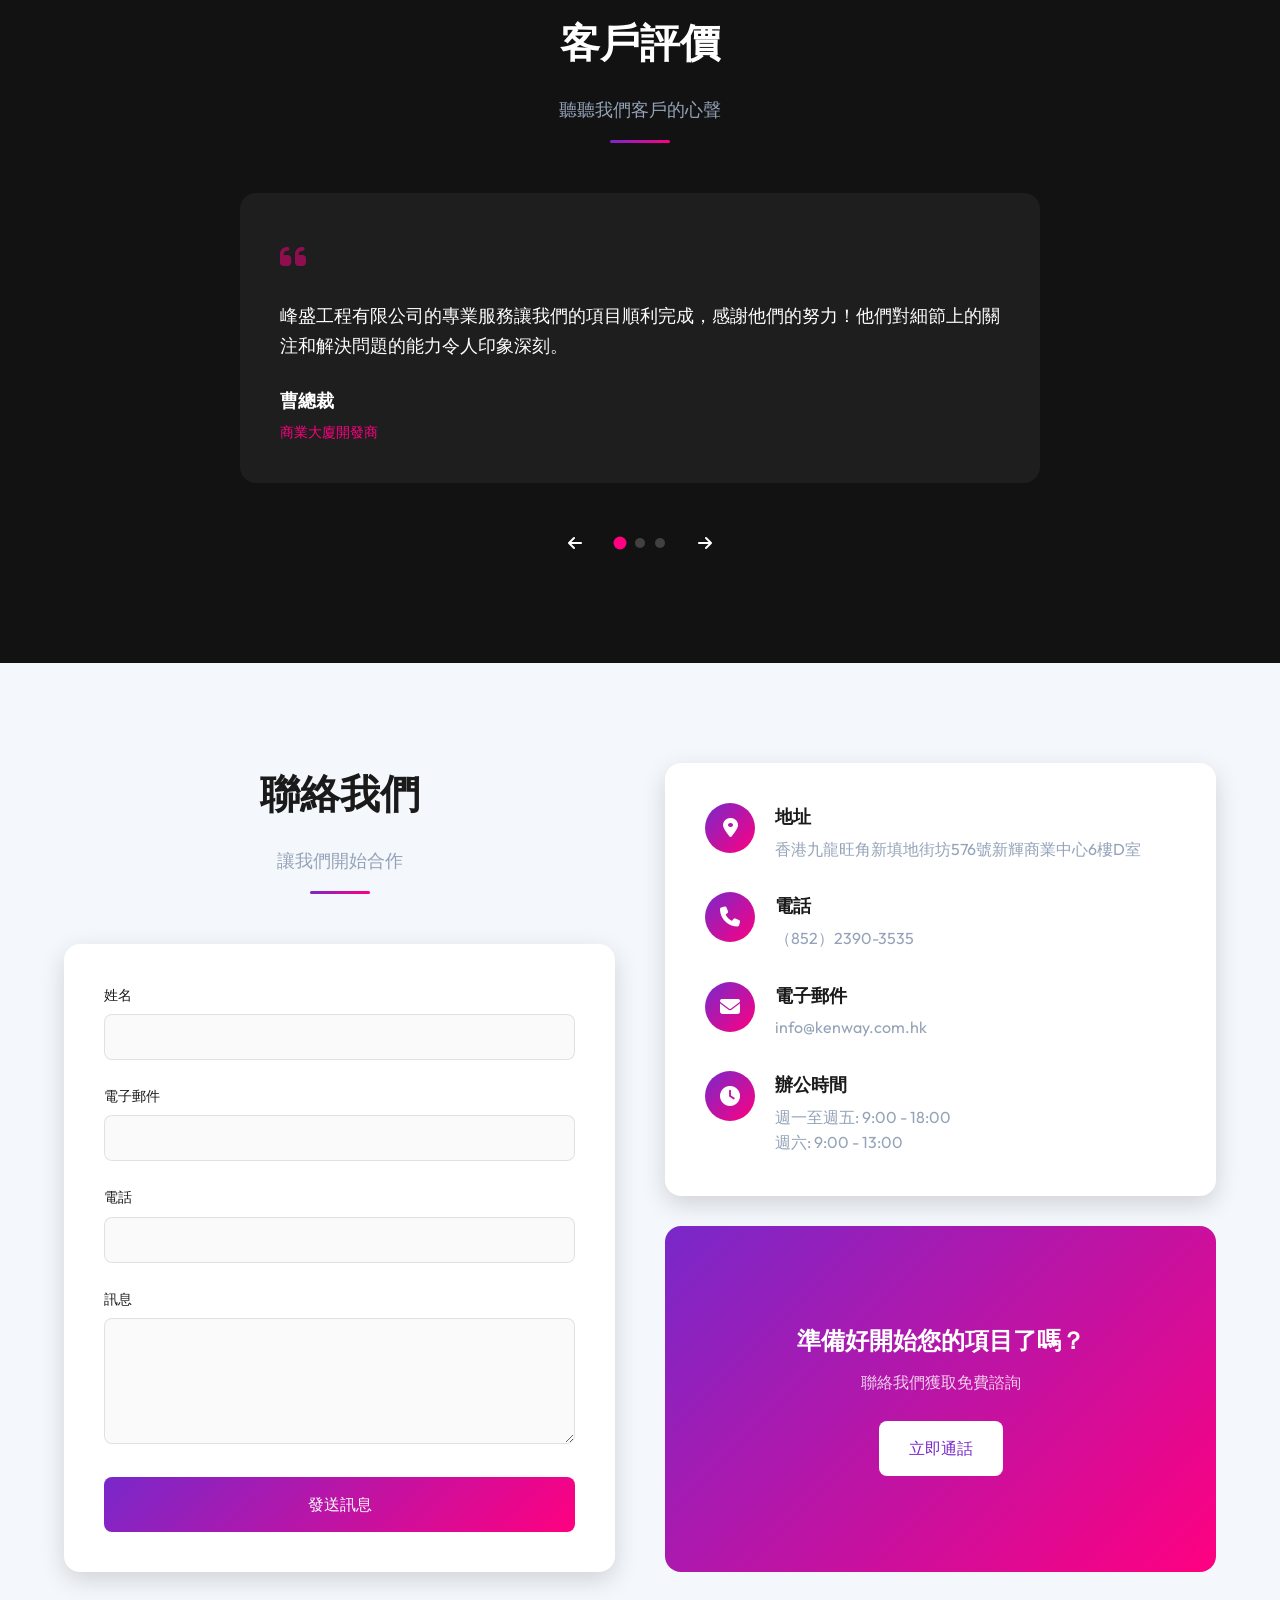
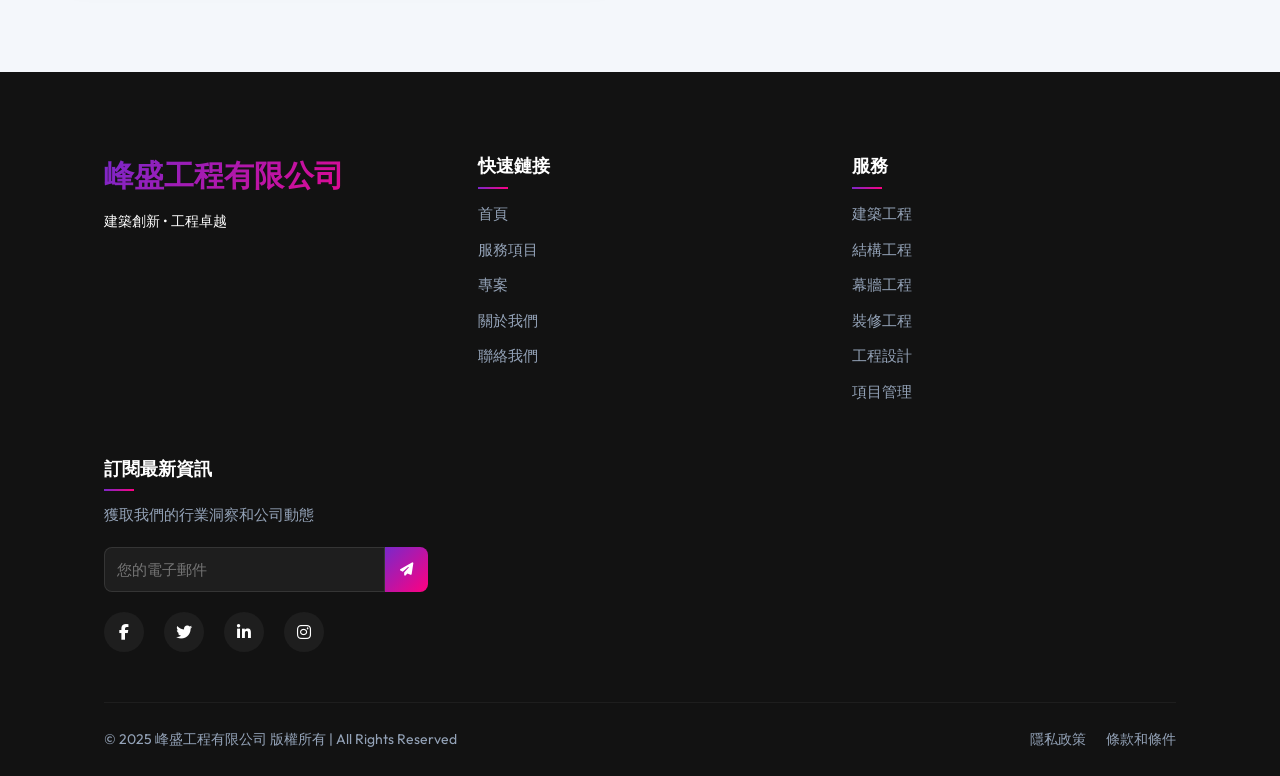
==== commit 3eb7b8ca: "Add files via upload" ====
--- a/index.html
+++ b/index.html
@@ -350,7 +350,7 @@
                         <p class="testimonial-text">峰盛工程有限公司的專業服務讓我們的項目順利完成，感謝他們的努力！他們對細節上的關注和解決問題的能力令人印象深刻。</p>
                         <div class="testimonial-author">
                             <div class="author-info">
-                                <h4>王總裁</h4>
+                                <h4>曹總裁</h4>
                                 <p>商業大廈開發商</p>
                             </div>
                         </div>
